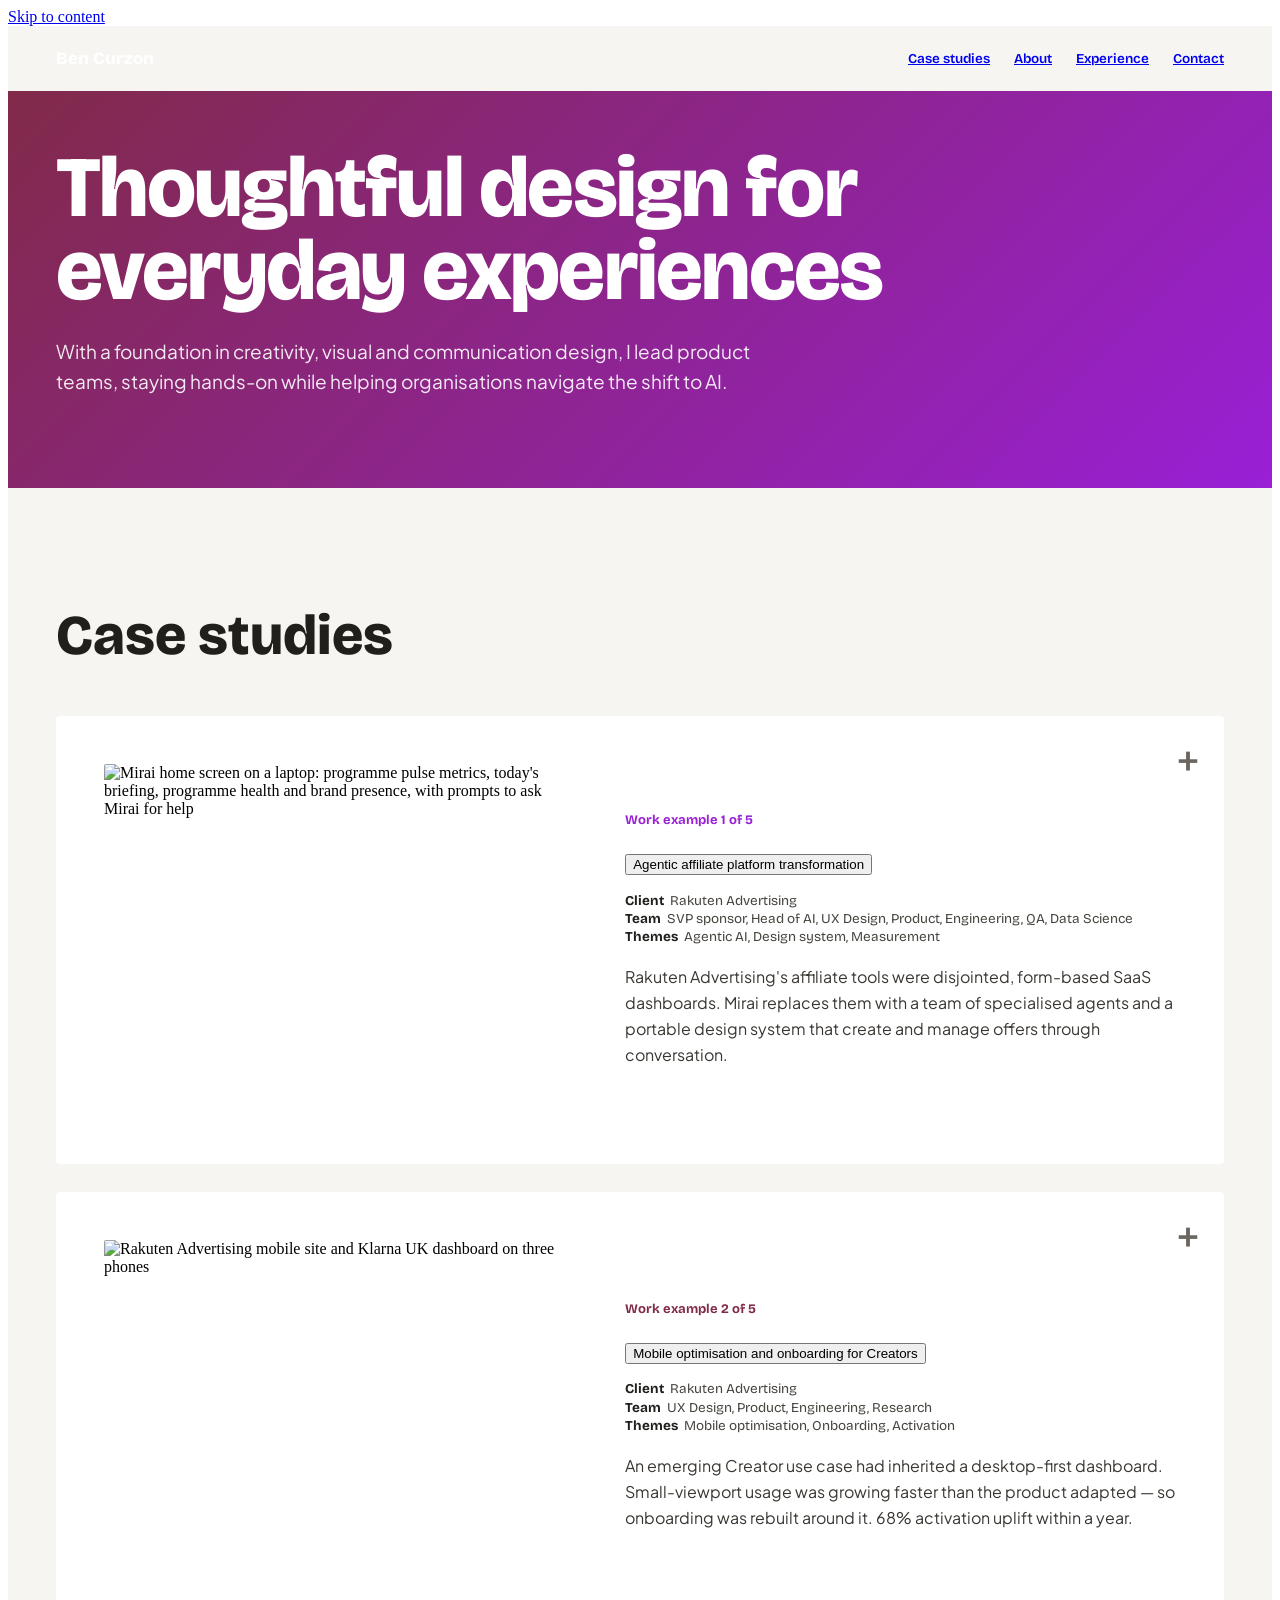
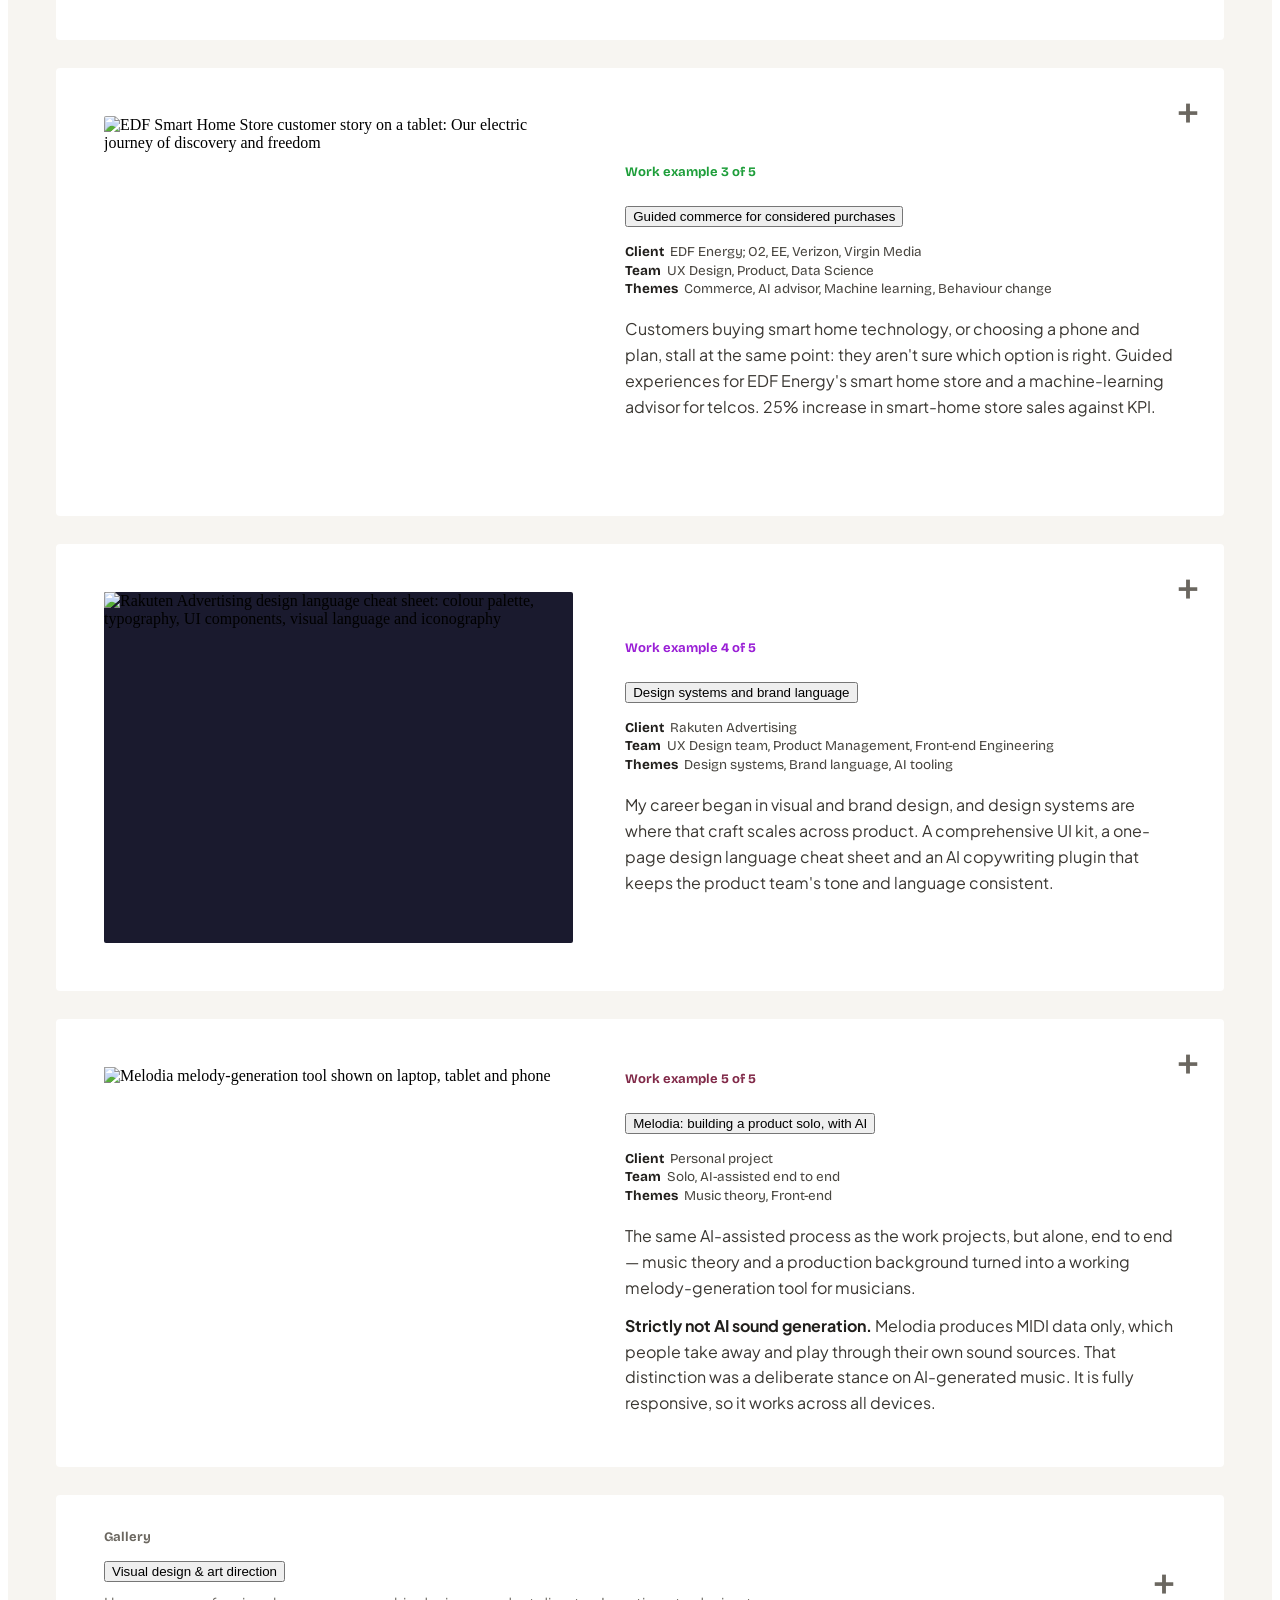
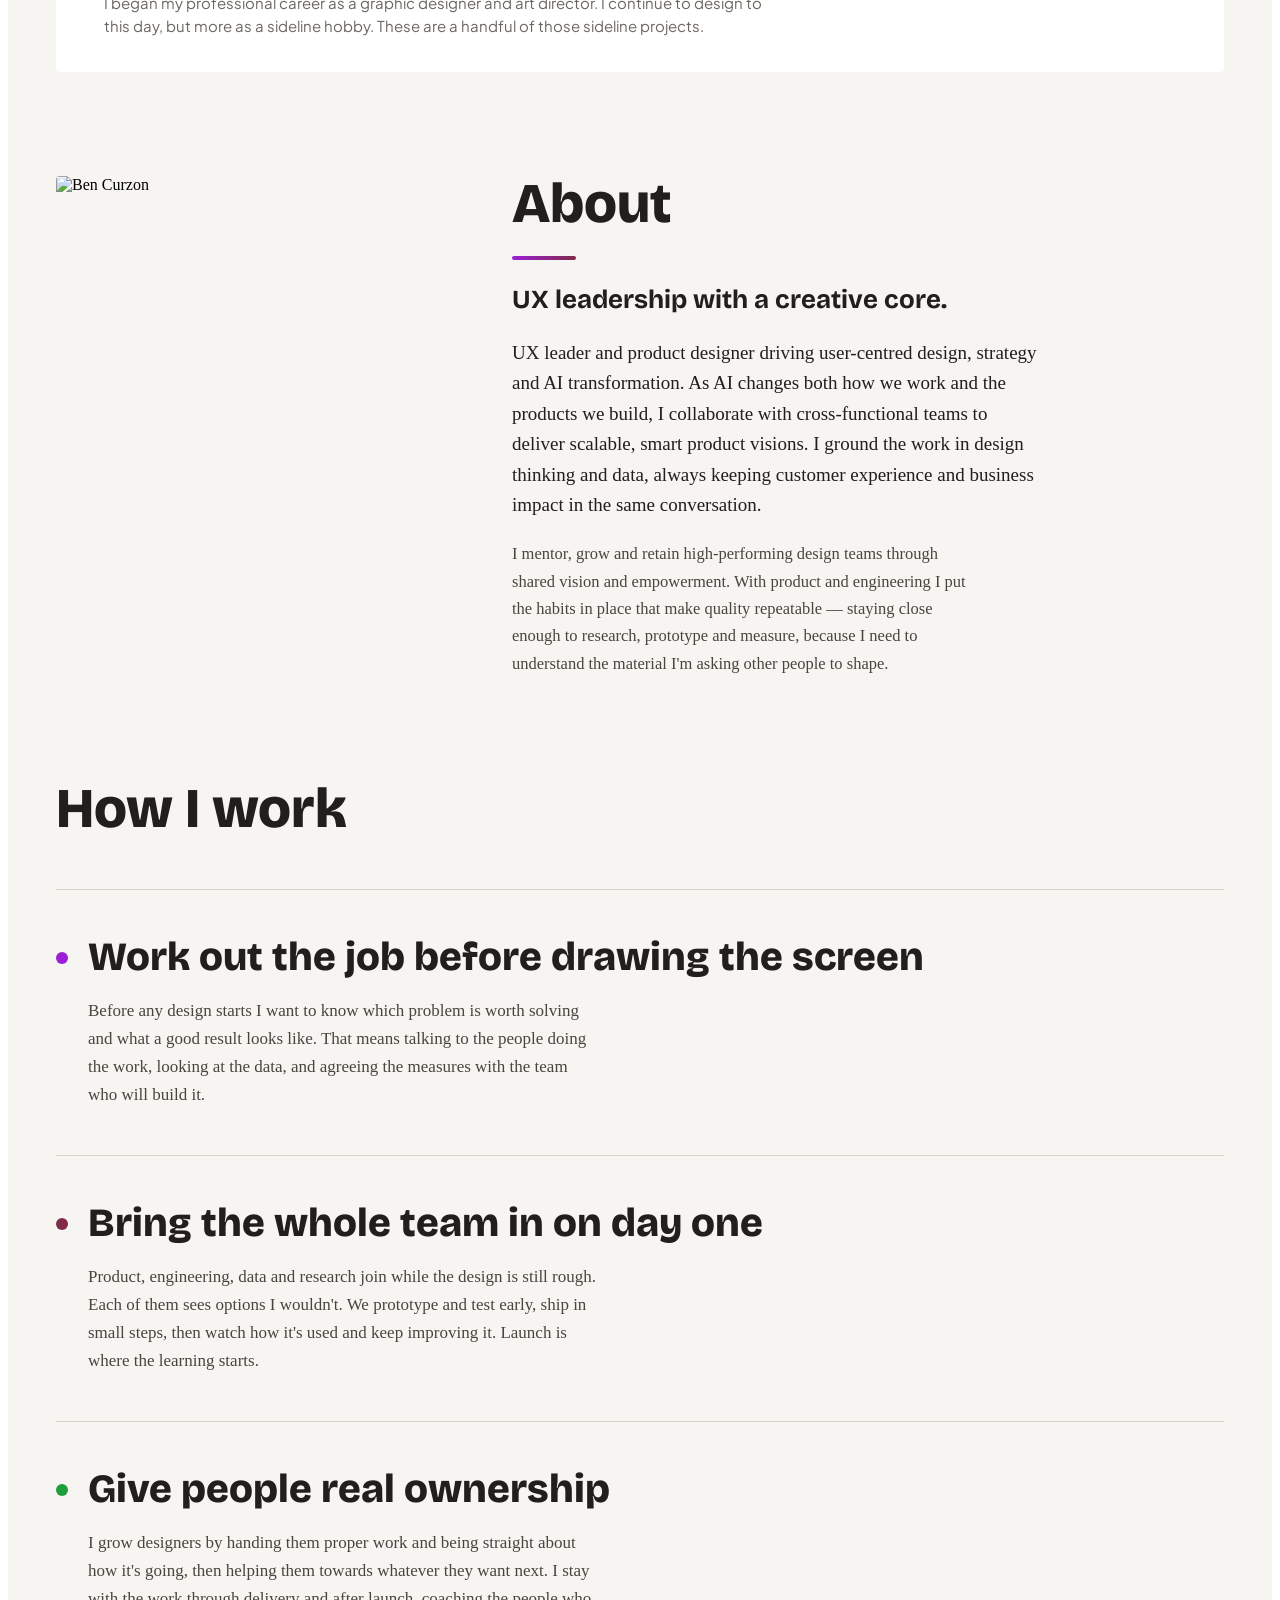
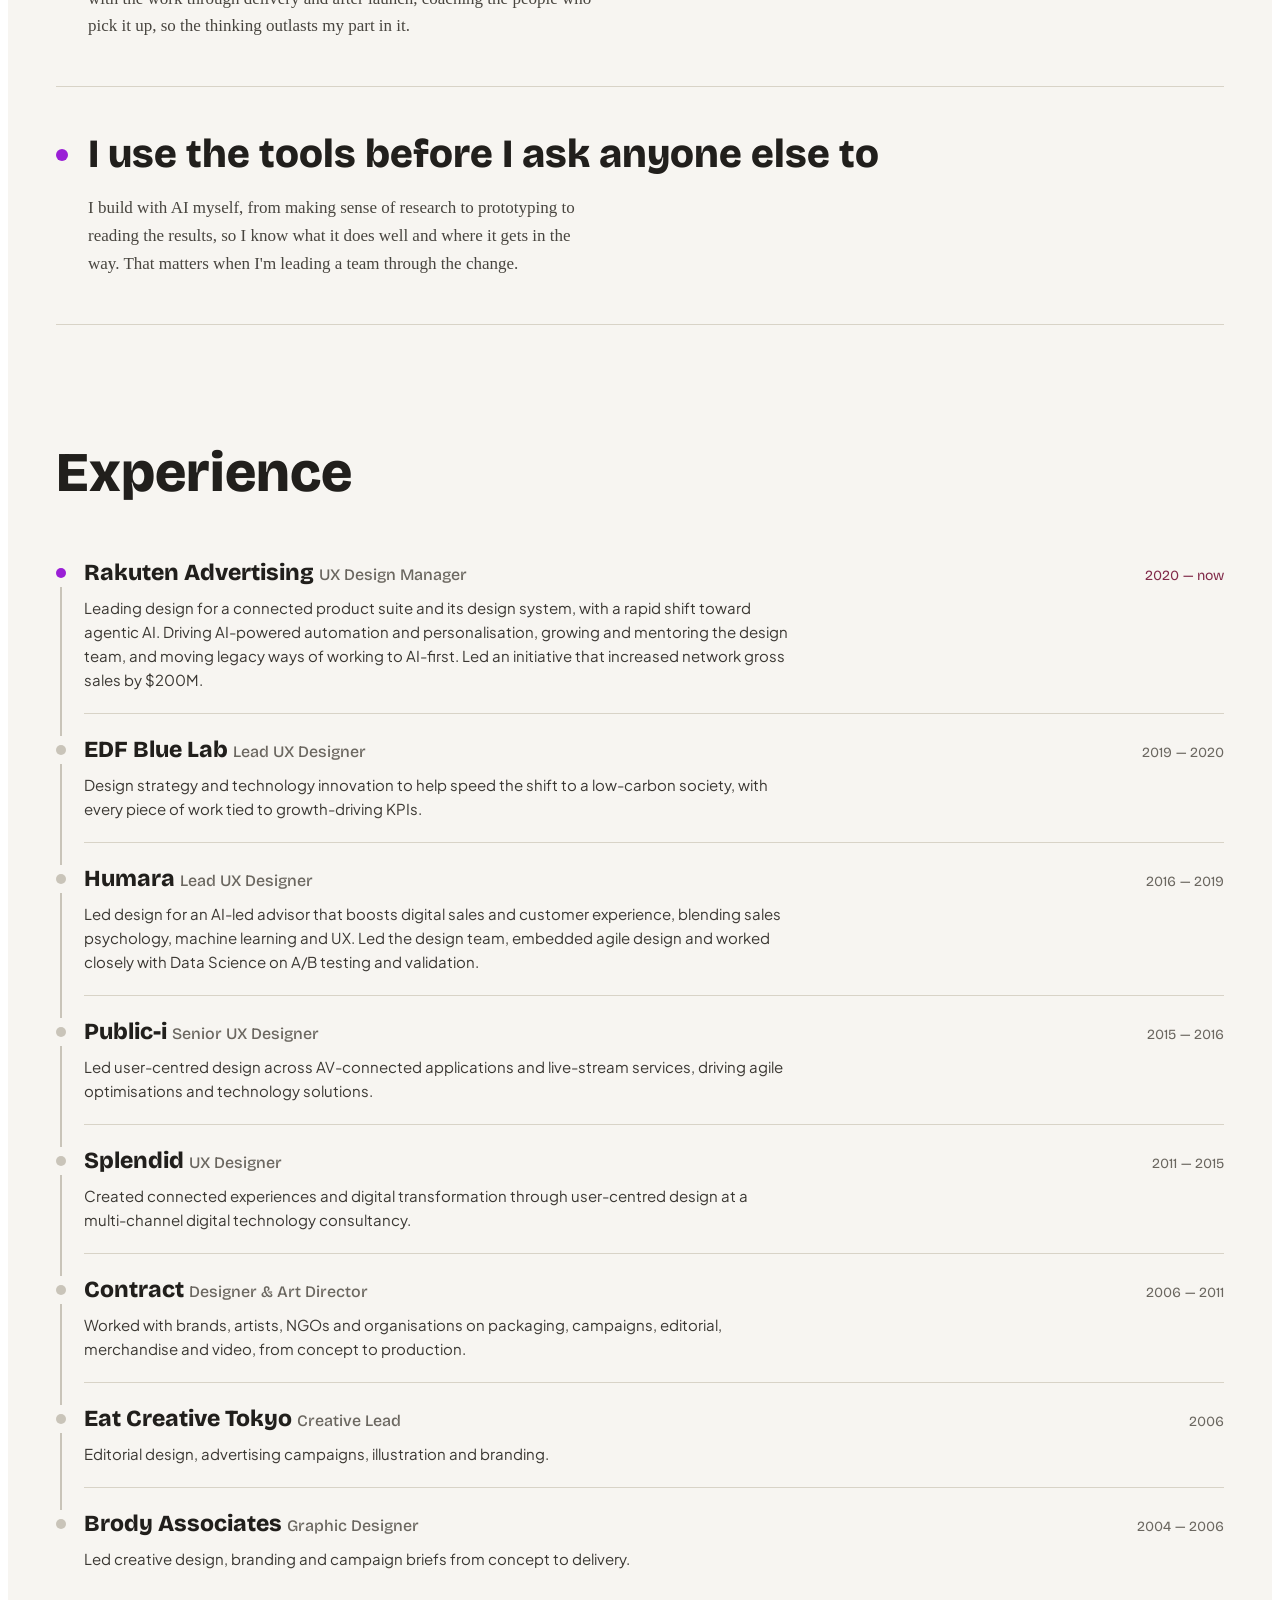
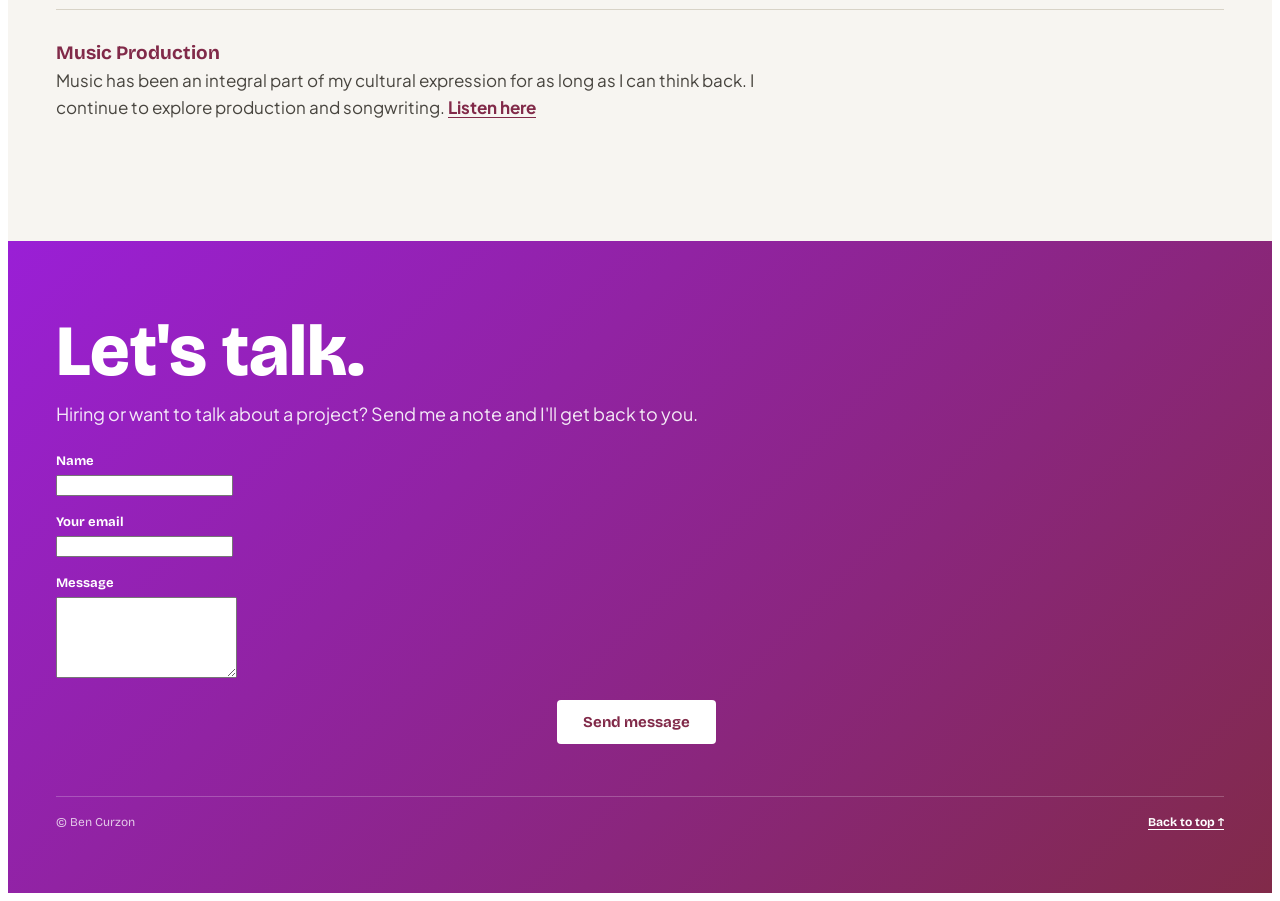
==== public/index.html @ 7ebad566 "Add Back to top link in footer Co-Authored-By: Claude Sonnet 5.5 <noreply@anthropic.com> Claude-Sess" ====
<!doctype html>
<html lang="en-GB">
<head>
<meta charset="utf-8">
<meta name="viewport" content="width=device-width, initial-scale=1">
<title>Ben Curzon | UX leadership and product design</title>
<meta name="description" content="Ben Curzon is a UX leader and product designer driving user-centred design, strategy and AI transformation. Case studies, experience and contact.">
<link rel="canonical" href="https://bencurzon.com/">
<meta name="theme-color" content="#812A49">
<meta property="og:type" content="website">
<meta property="og:title" content="Ben Curzon | UX leadership and product design">
<meta property="og:description" content="Ben Curzon is a UX leader and product designer driving user-centred design, strategy and AI transformation. Case studies, experience and contact.">
<meta property="og:url" content="https://bencurzon.com/">
<meta name="twitter:card" content="summary">
<link rel="icon" href="/favicon.svg" type="image/svg+xml">
<link rel="preconnect" href="https://fonts.googleapis.com">
<link rel="preconnect" href="https://fonts.gstatic.com" crossorigin>
<link rel="stylesheet" href="https://fonts.googleapis.com/css2?family=Bricolage+Grotesque:opsz,wght@12..96,500..800&amp;family=Plus+Jakarta+Sans:ital,wght@0,400..800;1,400..700&amp;display=swap">
<link rel="stylesheet" href="/css/site.css?v=20261026b">
<script src="/js/site.js?v=20261026b" defer></script>
</head>
<body id="top">
<a class="skip" href="#main">Skip to content</a>
<div style="background:#F7F5F1;">

  <!-- ============ HERO — saturated field ============ -->
  <div class="site-nav" id="site-nav">
    <div class="gx" style="display:flex; align-items:center; justify-content:space-between; gap:20px; padding:22px 48px; flex-wrap:wrap;">
      <a href="#top" class="brand" style="font-family:'Bricolage Grotesque',sans-serif; font-weight:800; font-size:17px; color:#FFFFFF; text-decoration:none;">Ben Curzon</a>
      <nav class="navlinks" aria-label="Primary" style="display:flex; gap:24px; font-family:'Bricolage Grotesque',sans-serif; font-weight:600; font-size:13.5px; color:rgba(255,255,255,0.82);">
        <a href="#case-studies">Case studies</a><a href="#about">About</a><a href="#experience">Experience</a><a href="#contact">Contact</a>
      </nav>
    </div>
  </div>
  <header class="hero" style="background:linear-gradient(135deg,#812A49 0%,#9A1FD6 100%); color:#F7F5F1;">
    <div class="gx hero-b" style="padding:56px 48px 72px;">
      <h1 class="h1r" style="font-family:'Bricolage Grotesque', sans-serif; font-weight:800; font-size:clamp(42px,7vw,86px); line-height:0.96; letter-spacing:-0.02em; margin:0; color:#FFFFFF; max-width:16ch;">Thoughtful design for everyday experiences</h1>
      <p style="font-family:'Plus Jakarta Sans', system-ui, sans-serif; font-size:19px; line-height:1.6; color:rgba(255,255,255,0.9); margin-top:24px; max-width:52ch;">With a foundation in creativity, visual and communication design, I lead product teams, staying hands-on while helping organisations navigate the shift to AI.</p>
    </div>
  </header>

  <main id="main">
  <!-- ============ WORK — image-led accordions ============ -->
  <div id="case-studies" class="gx sec" style="padding:120px 48px 0;">
    <div style="display:flex; align-items:baseline; justify-content:space-between; gap:20px; flex-wrap:wrap;">
      <h2 style="font-family:'Bricolage Grotesque',sans-serif; font-weight:800; font-size:clamp(32px,5vw,56px); margin:0; color:#211F1C; line-height:1;">Case studies</h2>
      
    </div>

    <div style="display:flex; flex-direction:column; gap:28px; margin-top:52px;">

      <!-- ===== 01 MIRAI (open) ===== -->
      <div style="background:#FFFFFF; border-radius:4px;">
        <div class="cs-head" style="padding:48px; display:grid; position:relative; grid-template-columns:minmax(0,0.92fr) minmax(0,1.08fr); gap:52px; align-items:center;">
          <div style="aspect-ratio:4/3; background:#FFFFFF; border-radius:2px; display:flex; align-items:center; justify-content:center; box-sizing:border-box; overflow:hidden;">
            <img src="/images/mirai-home-screen-on-a-laptop-programme-pulse-metrics-to.webp" width="2000" height="1429" loading="lazy" decoding="async" alt="Mirai home screen on a laptop: programme pulse metrics, today's briefing, programme health and brand presence, with prompts to ask Mirai for help" style="width:100%; height:100%; object-fit:contain; display:block;">
          </div>
          <div>
            <div class="cs-icon" aria-hidden="true" style="position:absolute; top:20px; right:24px; font-family:'Bricolage Grotesque',sans-serif; font-weight:400; font-size:48px; line-height:1; color:#6B6760;">+</div>
            <div style="font-family:'Bricolage Grotesque',sans-serif; font-weight:700; font-size:13px; color:#9A1FD6;">Work example 1 of 5</div>
            <h3 style="font-family:'Bricolage Grotesque',sans-serif; font-weight:800; font-size:clamp(24px,3vw,34px); line-height:1.05; margin:12px 0 0; color:#211F1C; max-width:22ch;"><button type="button" class="acc-btn" aria-expanded="false" aria-controls="cs-body-1">Agentic affiliate platform transformation</button></h3>
            <div style="margin-top:16px; font-family:'Bricolage Grotesque',sans-serif; font-size:13.5px; line-height:1.35; color:#48453F;">
              <div><span style="font-weight:700; color:#211F1C;">Client</span> &nbsp;Rakuten Advertising</div>
              <div><span style="font-weight:700; color:#211F1C;">Team</span> &nbsp;SVP sponsor, Head of AI, UX Design, Product, Engineering, QA, Data Science</div>
              <div><span style="font-weight:700; color:#211F1C;">Themes</span> &nbsp;Agentic AI, Design system, Measurement</div>
            </div>
            <p style="font-family:'Plus Jakarta Sans', system-ui, sans-serif; font-size:16px; line-height:1.62; color:#3A3732; margin:18px 0 0; max-width:52ch;">Rakuten Advertising's affiliate tools were disjointed, form-based SaaS dashboards. Mirai replaces them with a team of specialised agents and a portable design system that create and manage offers through conversation.</p>
          </div>
        </div>

        <div class="cs-panel" id="cs-body-1" hidden>
          <div class="cs-body" style="padding:0 48px 48px;">
            <div style="padding:32px 0; border-top:1px solid #E7E3DA;">
              <div class="cs-row" style="display:grid; grid-template-columns:minmax(0,0.92fr) minmax(0,1.08fr); gap:52px;">
                <div style="font-family:'Bricolage Grotesque',sans-serif; font-weight:700; font-size:13px; line-height:1.4; color:#9A1FD6;">Problem framing</div>
                <p style="font-family:'Plus Jakarta Sans', system-ui, sans-serif; font-size:16px; line-height:1.62; color:#3A3732; margin:0; max-width:56ch;">Disjointed SaaS dashboards built around static, form-based tasks and disparate data. The real work wasn't a chatbot — it was rethinking the tasks themselves.</p>
              </div>
            </div>
            <div style="padding:32px 0; border-top:1px solid #E7E3DA;">
              <div class="cs-row" style="display:grid; grid-template-columns:minmax(0,0.92fr) minmax(0,1.08fr); gap:52px;">
                <div style="font-family:'Bricolage Grotesque',sans-serif; font-weight:700; font-size:13px; line-height:1.4; color:#9A1FD6;">Role &amp; team</div>
                <p style="font-family:'Plus Jakarta Sans', system-ui, sans-serif; font-size:16px; line-height:1.62; color:#3A3732; margin:0; max-width:56ch;">UX Design Manager, leading vision and design direction with an SVP sponsor, Product, Engineering and QA — and Data Science on the MCP endpoints behind each agent.</p>
              </div>
            </div>
            <div style="padding:32px 0; border-top:1px solid #E7E3DA;">
              <div class="cs-row" style="display:grid; grid-template-columns:minmax(0,0.92fr) minmax(0,1.08fr); gap:52px;">
                <div style="font-family:'Bricolage Grotesque',sans-serif; font-weight:700; font-size:13px; line-height:1.4; color:#9A1FD6;">Approach</div>
                <p style="font-family:'Plus Jakarta Sans', system-ui, sans-serif; font-size:16px; line-height:1.62; color:#3A3732; margin:0; max-width:56ch;">Interviews and data defined the tasks worth automating. Agent endpoints were validated with Data Science before design. A portable, MCP-based design system was built alongside — now the test-bed for every AI application the business builds next.</p>
              </div>
            </div>
            <div style="padding:32px 0; border-top:1px solid #E7E3DA;">
              <div class="cs-row" style="display:grid; grid-template-columns:minmax(0,0.92fr) minmax(0,1.08fr); gap:52px;">
                <div style="font-family:'Bricolage Grotesque',sans-serif; font-weight:700; font-size:13px; line-height:1.4; color:#9A1FD6;">Mapping the conversation</div>
                <div>
                  <p style="font-family:'Plus Jakarta Sans', system-ui, sans-serif; font-size:16px; line-height:1.62; color:#3A3732; margin:0; max-width:56ch;">Before any screens, I mapped how a conversation with an agent should unfold: what it asks, the choices a person makes, and where an edit loops back. Early flows like these kept design, product and engineering aligned on the whole exchange.</p>
                  <div class="cs-pair" style="display:grid; grid-template-columns:1fr 1fr; gap:12px; margin-top:24px;">
                    <img data-zoom="41" role="button" tabindex="0" aria-haspopup="dialog" src="/images/early-conversation-flow-map-for-creating-an-offer-the-ag.webp" width="3200" height="1360" loading="lazy" decoding="async" alt="Early conversation flow map for creating an offer: the agent's questions, the person's responses, branching choices and an edit loop, ending in launch" style="cursor:zoom-in; width:100%; height:auto; display:block; border-radius:2px; border:1px solid #E7E3DA;">
                    <img data-zoom="42" role="button" tabindex="0" aria-haspopup="dialog" src="/images/early-flow-map-for-assigning-an-offer-with-two-scenarios.webp" width="3200" height="1385" loading="lazy" decoding="async" alt="Early flow map for assigning an offer, with two scenarios, the agent's follow-up questions, offer preview cards and edit paths" style="cursor:zoom-in; width:100%; height:auto; display:block; border-radius:2px; border:1px solid #E7E3DA;">
                  </div>
                  <div style="font-family:'Plus Jakarta Sans', system-ui, sans-serif; font-size:12.5px; line-height:1.5; color:#6B6760; margin-top:8px;">Early conversation flow maps. Click to enlarge.</div>
                </div>
              </div>
            </div>
            <div style="padding:32px 0; border-top:1px solid #E7E3DA;">
              <div class="cs-row" style="display:grid; grid-template-columns:minmax(0,0.92fr) minmax(0,1.08fr); gap:52px;">
                <div style="font-family:'Bricolage Grotesque',sans-serif; font-weight:700; font-size:13px; line-height:1.4; color:#9A1FD6;">Beyond the text reply</div>
                <div>
                  <p style="font-family:'Plus Jakarta Sans', system-ui, sans-serif; font-size:16px; line-height:1.62; color:#3A3732; margin:0; max-width:56ch;">A key design question was what an agent's answer looks like when words aren't enough. Alongside text, agents can return small interactive cards inside the conversation — a performance chart, or an offer preview with action buttons — so people can act on an answer, not just read it.</p>
                  <svg class="flow-h" viewBox="0 0 600 96" role="img" aria-label="Flow: you ask in plain language, a specialist agent picks up the task, it returns an interactive card, and you act on it in the chat" style="display:block; width:100%; height:auto; margin-top:28px;">
                    <defs>
                      <marker id="mArrow" viewBox="0 0 10 10" refX="9" refY="5" markerWidth="7" markerHeight="7" orient="auto-start-reverse"><path d="M 0 0 L 10 5 L 0 10 z" fill="#6B6760"/></marker>
                    </defs>
                    <rect x="2" y="16" width="120" height="56" rx="8" fill="#FFFFFF" stroke="#812A49" stroke-width="2"/>
                    <text x="62" y="42" text-anchor="middle" font-family="Bricolage Grotesque, sans-serif" font-weight="700" font-size="14" fill="#812A49">You ask</text>
                    <text x="62" y="60" text-anchor="middle" font-family="Plus Jakarta Sans, sans-serif" font-size="11.5" fill="#5E5A53">in plain language</text>
                    <line x1="124" y1="44" x2="156" y2="44" stroke="#6B6760" stroke-width="2" marker-end="url(#mArrow)"/>
                    <rect x="158" y="16" width="136" height="56" rx="8" fill="#FFFFFF" stroke="#9A1FD6" stroke-width="2"/>
                    <text x="226" y="42" text-anchor="middle" font-family="Bricolage Grotesque, sans-serif" font-weight="700" font-size="14" fill="#9A1FD6">Specialist agent</text>
                    <text x="226" y="60" text-anchor="middle" font-family="Plus Jakarta Sans, sans-serif" font-size="11.5" fill="#5E5A53">picks up the task</text>
                    <line x1="296" y1="44" x2="328" y2="44" stroke="#6B6760" stroke-width="2" marker-end="url(#mArrow)"/>
                    <rect x="330" y="16" width="136" height="56" rx="8" fill="#FFFFFF" stroke="#9A1FD6" stroke-width="2"/>
                    <text x="398" y="42" text-anchor="middle" font-family="Bricolage Grotesque, sans-serif" font-weight="700" font-size="14" fill="#9A1FD6">Interactive card</text>
                    <text x="398" y="60" text-anchor="middle" font-family="Plus Jakarta Sans, sans-serif" font-size="11.5" fill="#5E5A53">chart, preview, buttons</text>
                    <line x1="468" y1="44" x2="500" y2="44" stroke="#6B6760" stroke-width="2" marker-end="url(#mArrow)"/>
                    <rect x="502" y="16" width="96" height="56" rx="28" fill="#FFFFFF" stroke="#1E9E3A" stroke-width="2"/>
                    <text x="550" y="42" text-anchor="middle" font-family="Bricolage Grotesque, sans-serif" font-weight="700" font-size="14" fill="#177A2D">You act</text>
                    <text x="550" y="60" text-anchor="middle" font-family="Plus Jakarta Sans, sans-serif" font-size="11.5" fill="#5E5A53">in the chat</text>
                  </svg>
                  <svg class="flow-v" viewBox="0 0 280 322" role="img" aria-label="Flow: you ask in plain language, a specialist agent picks up the task, it returns an interactive card, and you act on it in the chat" style="width:100%; max-width:320px; height:auto; margin-top:28px;">
                    <defs>
                      <marker id="mArrow2" viewBox="0 0 10 10" refX="9" refY="5" markerWidth="7" markerHeight="7" orient="auto-start-reverse"><path d="M 0 0 L 10 5 L 0 10 z" fill="#6B6760"/></marker>
                    </defs>
                    <rect x="20" y="2" width="240" height="56" rx="8" fill="#FFFFFF" stroke="#812A49" stroke-width="2"/>
                    <text x="140" y="28" text-anchor="middle" font-family="Bricolage Grotesque, sans-serif" font-weight="700" font-size="14" fill="#812A49">You ask</text>
                    <text x="140" y="46" text-anchor="middle" font-family="Plus Jakarta Sans, sans-serif" font-size="12" fill="#5E5A53">in plain language</text>
                    <line x1="140" y1="60" x2="140" y2="86" stroke="#6B6760" stroke-width="2" marker-end="url(#mArrow2)"/>
                    <rect x="20" y="88" width="240" height="56" rx="8" fill="#FFFFFF" stroke="#9A1FD6" stroke-width="2"/>
                    <text x="140" y="114" text-anchor="middle" font-family="Bricolage Grotesque, sans-serif" font-weight="700" font-size="14" fill="#9A1FD6">Specialist agent</text>
                    <text x="140" y="132" text-anchor="middle" font-family="Plus Jakarta Sans, sans-serif" font-size="12" fill="#5E5A53">picks up the task</text>
                    <line x1="140" y1="146" x2="140" y2="172" stroke="#6B6760" stroke-width="2" marker-end="url(#mArrow2)"/>
                    <rect x="20" y="174" width="240" height="56" rx="8" fill="#FFFFFF" stroke="#9A1FD6" stroke-width="2"/>
                    <text x="140" y="200" text-anchor="middle" font-family="Bricolage Grotesque, sans-serif" font-weight="700" font-size="14" fill="#9A1FD6">Interactive card</text>
                    <text x="140" y="218" text-anchor="middle" font-family="Plus Jakarta Sans, sans-serif" font-size="12" fill="#5E5A53">chart, preview, buttons</text>
                    <line x1="140" y1="232" x2="140" y2="258" stroke="#6B6760" stroke-width="2" marker-end="url(#mArrow2)"/>
                    <rect x="20" y="260" width="240" height="56" rx="28" fill="#FFFFFF" stroke="#1E9E3A" stroke-width="2"/>
                    <text x="140" y="286" text-anchor="middle" font-family="Bricolage Grotesque, sans-serif" font-weight="700" font-size="14" fill="#177A2D">You act</text>
                    <text x="140" y="304" text-anchor="middle" font-family="Plus Jakarta Sans, sans-serif" font-size="12" fill="#5E5A53">in the chat</text>
                  </svg>
                  <div style="display:grid; grid-template-columns:repeat(auto-fit,minmax(170px,1fr)); gap:20px; margin-top:28px;">
                    <div style="border-top:2px solid #9A1FD6; padding-top:12px;">
                      <div style="font-family:'Bricolage Grotesque',sans-serif; font-weight:700; font-size:15px; line-height:1.25; color:#211F1C;">Text isn't always the answer</div>
                      <p style="font-family:'Plus Jakarta Sans', system-ui, sans-serif; font-size:14px; line-height:1.55; color:#48453F; margin:6px 0 0;">Some answers are clearer as a chart or a preview than as a paragraph.</p>
                    </div>
                    <div style="border-top:2px solid #9A1FD6; padding-top:12px;">
                      <div style="font-family:'Bricolage Grotesque',sans-serif; font-weight:700; font-size:15px; line-height:1.25; color:#211F1C;">Designed once, used anywhere</div>
                      <p style="font-family:'Plus Jakarta Sans', system-ui, sans-serif; font-size:14px; line-height:1.55; color:#48453F; margin:6px 0 0;">Built on an open standard, so a card works wherever the conversation happens.</p>
                    </div>
                    <div style="border-top:2px solid #9A1FD6; padding-top:12px;">
                      <div style="font-family:'Bricolage Grotesque',sans-serif; font-weight:700; font-size:15px; line-height:1.25; color:#211F1C;">Chat and dashboards are different jobs</div>
                      <p style="font-family:'Plus Jakarta Sans', system-ui, sans-serif; font-size:14px; line-height:1.55; color:#48453F; margin:6px 0 0;">Conversation serves the moment; always-on views are a separate surface.</p>
                    </div>
                  </div>
                </div>
              </div>
            </div>
            <div style="padding:32px 0; border-top:1px solid #E7E3DA;">
              <div class="cs-row" style="display:grid; grid-template-columns:minmax(0,0.92fr) minmax(0,1.08fr); gap:52px;">
                <div style="font-family:'Bricolage Grotesque',sans-serif; font-weight:700; font-size:13px; line-height:1.4; color:#9A1FD6;">Result</div>
                <div>
                  <div class="stats" style="display:flex; gap:32px; flex-wrap:wrap; max-width:56ch;">
                    <div><div style="font-family:'Bricolage Grotesque',sans-serif; font-weight:800; font-size:clamp(28px,3.4vw,40px); color:#9A1FD6; line-height:1;">$200M</div><div style="font-family:'Bricolage Grotesque',sans-serif; font-size:13.5px; color:#48453F; margin-top:6px;">gross-sales initiative led</div></div>
                    <div class="vdiv" style="width:1px; background:#E7E3DA;"></div>
                    <div><div style="font-family:'Bricolage Grotesque',sans-serif; font-weight:800; font-size:clamp(28px,3.4vw,40px); color:#9A1FD6; line-height:1;">93%</div><div style="font-family:'Bricolage Grotesque',sans-serif; font-size:13.5px; color:#48453F; margin-top:6px;">task time improvement</div></div>
                    <div class="vdiv" style="width:1px; background:#E7E3DA;"></div>
                    <div><div style="font-family:'Bricolage Grotesque',sans-serif; font-weight:800; font-size:clamp(28px,3.4vw,40px); color:#9A1FD6; line-height:1;">68%</div><div style="font-family:'Bricolage Grotesque',sans-serif; font-size:13.5px; color:#48453F; margin-top:6px;">activation uplift</div></div>
                  </div>
                  <p style="font-family:'Plus Jakarta Sans', system-ui, sans-serif; font-size:16px; line-height:1.62; color:#3A3732; margin:24px 0 0; max-width:56ch;">93% faster offer creation. The design system is now the shared foundation for AI across the business, and the wider initiative contributed to a $200M increase in network gross sales.</p>
                </div>
              </div>
            </div>
            <div style="padding:32px 0 0; border-top:1px solid #E7E3DA;">
              <div class="cs-pair" style="display:grid; grid-template-columns:1fr 1fr; gap:16px;">
                <div style="aspect-ratio:16/10; background:#F4F5F8; border:1px solid #E7E3DA; border-radius:2px; overflow:hidden;">
                  <img data-zoom="45" role="button" tabindex="0" aria-haspopup="dialog" src="/images/mirai-clickthrough.gif" width="1000" height="625" loading="lazy" decoding="async" alt="Looping screen recording of Mirai: reviewing pending partner applications with approve and decline actions, then asking for creator recommendations and inviting them from interactive cards in the chat" style="cursor:zoom-in; width:100%; height:100%; object-fit:contain; display:block;">
                </div>
                <div style="aspect-ratio:16/10; background:#FFFFFF; border:1px solid #E7E3DA; border-radius:2px; overflow:hidden;">
                  <img data-zoom="46" role="button" tabindex="0" aria-haspopup="dialog" src="/images/mirai-on-a-laptop-five-pending-partner-applications-show.webp" width="2000" height="1429" loading="lazy" decoding="async" alt="Mirai on a laptop: five pending partner applications shown as cards, each with an assessment, commission control and approve or decline buttons" style="cursor:zoom-in; width:100%; height:100%; object-fit:contain; display:block;">
                </div>
              </div>
            </div>
          </div>
        </div>
      </div>

      <!-- ===== 02 CREATORS (collapsed) ===== -->
      <div style="background:#FFFFFF; border-radius:4px;">
        <div class="cs-head" style="padding:48px; display:grid; position:relative; grid-template-columns:minmax(0,0.92fr) minmax(0,1.08fr); gap:52px; align-items:center;">
          <div style="aspect-ratio:4/3; background:#FFFFFF; border-radius:2px; display:flex; align-items:center; justify-content:center; box-sizing:border-box; overflow:hidden;">
            <img src="/images/rakuten-advertising-mobile-site-and-klarna-uk-dashboard.webp" width="2000" height="1418" loading="lazy" decoding="async" alt="Rakuten Advertising mobile site and Klarna UK dashboard on three phones" style="width:100%; height:100%; object-fit:contain; display:block;">
          </div>
          <div>
            <div class="cs-icon" aria-hidden="true" style="position:absolute; top:20px; right:24px; font-family:'Bricolage Grotesque',sans-serif; font-weight:400; font-size:48px; line-height:1; color:#6B6760;">+</div>
            <div style="font-family:'Bricolage Grotesque',sans-serif; font-weight:700; font-size:13px; color:#812A49;">Work example 2 of 5</div>
            <h3 style="font-family:'Bricolage Grotesque',sans-serif; font-weight:800; font-size:clamp(24px,3vw,34px); line-height:1.05; margin:12px 0 0; color:#211F1C; max-width:24ch;"><button type="button" class="acc-btn" aria-expanded="false" aria-controls="cs-body-2">Mobile optimisation and onboarding for Creators</button></h3>
            <div style="margin-top:16px; font-family:'Bricolage Grotesque',sans-serif; font-size:13.5px; line-height:1.35; color:#48453F;">
              <div><span style="font-weight:700; color:#211F1C;">Client</span> &nbsp;Rakuten Advertising</div>
              <div><span style="font-weight:700; color:#211F1C;">Team</span> &nbsp;UX Design, Product, Engineering, Research</div>
              <div><span style="font-weight:700; color:#211F1C;">Themes</span> &nbsp;Mobile optimisation, Onboarding, Activation</div>
            </div>
            <p style="font-family:'Plus Jakarta Sans', system-ui, sans-serif; font-size:16px; line-height:1.62; color:#3A3732; margin:18px 0 0; max-width:52ch;">An emerging Creator use case had inherited a desktop-first dashboard. Small-viewport usage was growing faster than the product adapted — so onboarding was rebuilt around it. 68% activation uplift within a year.</p>
          </div>
        </div>
        <div class="cs-panel" id="cs-body-2" hidden>
          <div class="cs-body" style="padding:0 48px 48px;">
            <div style="padding:32px 0; border-top:1px solid #E7E3DA;">
              <div class="cs-row" style="display:grid; grid-template-columns:minmax(0,0.92fr) minmax(0,1.08fr); gap:52px;">
                <div style="font-family:'Bricolage Grotesque',sans-serif; font-weight:700; font-size:13px; line-height:1.4; color:#812A49;">Approach</div>
                <p style="font-family:'Plus Jakarta Sans', system-ui, sans-serif; font-size:16px; line-height:1.62; color:#3A3732; margin:0; max-width:56ch;">Generative research with the Creator segment, data analysis and journey mapping; technical validation alongside design so the journey was buildable; hands-on flows, prototyping and usability testing as requirements evolved.</p>
              </div>
            </div>
            <div style="padding:32px 0; border-top:1px solid #E7E3DA;">
              <div class="cs-row" style="display:grid; grid-template-columns:minmax(0,0.92fr) minmax(0,1.08fr); gap:52px;">
                <div style="font-family:'Bricolage Grotesque',sans-serif; font-weight:700; font-size:13px; line-height:1.4; color:#812A49;">Result</div>
                <p style="font-family:'Plus Jakarta Sans', system-ui, sans-serif; font-size:16px; line-height:1.62; color:#3A3732; margin:0; max-width:56ch;">68% activation uplift within a year of launch. As features kept evolving I stayed on as knowledge guardian, coaching other designers so the approach held up past launch.</p>
              </div>
            </div>
            <div style="padding:32px 0; border-top:1px solid #E7E3DA;">
              <div class="cs-row" style="display:grid; grid-template-columns:minmax(0,0.92fr) minmax(0,1.08fr); gap:52px;">
                <div style="font-family:'Bricolage Grotesque',sans-serif; font-weight:700; font-size:13px; line-height:1.4; color:#812A49;">The dashboard, rebuilt for small screens</div>
                <p style="font-family:'Plus Jakarta Sans', system-ui, sans-serif; font-size:16px; line-height:1.62; color:#3A3732; margin:0; max-width:56ch;">A growing Influencer and Creator user base was reaching the platform on their phones, but the dashboard had been designed desktop-first. I reworked it for compact viewports so the numbers a Creator checks most, such as sales, commission and campaign performance, lead each screen. Cards, charts and lists were redesigned to fit a narrow screen rather than simply shrunk to it.</p>
              </div>
              <div style="margin-top:28px;">
                <img data-zoom="28" role="button" tabindex="0" aria-haspopup="dialog" src="/images/the-platform-dashboard-redesigned-for-a-compact-mobile-v.webp" width="2200" height="870" loading="lazy" decoding="async" alt="The platform dashboard redesigned for a compact mobile viewport: performance metrics, charts, advertiser lists and campaign programmes" style="cursor:zoom-in; width:100%; height:auto; display:block; border-radius:2px; border:1px solid #E7E3DA;">
              </div>
            </div>
            <div style="padding:32px 0; border-top:1px solid #E7E3DA;">
              <div class="cs-row" style="display:grid; grid-template-columns:minmax(0,0.92fr) minmax(0,1.08fr); gap:52px;">
                <div style="font-family:'Bricolage Grotesque',sans-serif; font-weight:700; font-size:13px; line-height:1.4; color:#812A49;">Onboarding, rebuilt to match</div>
                <div style="max-width:56ch;">
                  <p style="font-family:'Plus Jakarta Sans', system-ui, sans-serif; font-size:16px; line-height:1.62; color:#3A3732; margin:0; max-width:none;">New Creators now start on the same mobile-first footing, with a short step-by-step flow for business set-up, business model and social channels.</p>
                  <img data-zoom="27" role="button" tabindex="0" aria-haspopup="dialog" src="/images/redesigned-onboarding-flow-business-set-up-business-mode.webp" width="2000" height="1324" loading="lazy" decoding="async" alt="Redesigned onboarding flow: business set-up, business model and social channels screens on mobile" style="cursor:zoom-in; width:100%; height:auto; display:block; margin-top:24px; border-radius:2px; border:1px solid #E7E3DA;">
                  <div style="font-family:'Bricolage Grotesque',sans-serif; font-weight:700; font-size:13px; line-height:1.4; color:#812A49; margin-top:32px;">Planning the journey</div>
                  <p style="font-family:'Plus Jakarta Sans', system-ui, sans-serif; font-size:16px; line-height:1.62; color:#3A3732; margin:8px 0 0; max-width:none;">Before any screens were polished, I mapped how onboarding would connect with an Influencer Marketing Platform: from an advertiser inviting an influencer, through registration and verification, to the first offer and a shared link. Flows like this kept design, product and engineering aligned on the whole journey.</p>
                  <img data-zoom="40" role="button" tabindex="0" aria-haspopup="dialog" src="/images/work-in-progress-user-flow-an-advertiser-invites-an-infl.webp" width="2200" height="960" loading="lazy" decoding="async" alt="Work-in-progress user flow: an advertiser invites an influencer, who registers, verifies, accepts an offer, completes onboarding and posts a link" style="cursor:zoom-in; width:100%; height:auto; display:block; margin-top:24px; border-radius:2px; border:1px solid #E7E3DA;">
                  <div style="font-family:'Plus Jakarta Sans', system-ui, sans-serif; font-size:12.5px; line-height:1.5; color:#6B6760; margin-top:8px;">Influencer invite flow, work in progress. Click to enlarge.</div>
                </div>
              </div>
            </div>
          </div>
        </div>
      </div>

      <!-- ===== 03 GUIDED (collapsed) ===== -->
      <div style="background:#FFFFFF; border-radius:4px;">
        <div class="cs-head" style="padding:48px; display:grid; position:relative; grid-template-columns:minmax(0,0.92fr) minmax(0,1.08fr); gap:52px; align-items:center;">
          <div style="aspect-ratio:4/3; background:#FFFFFF; border-radius:2px; display:flex; align-items:center; justify-content:center; box-sizing:border-box; overflow:hidden;">
            <img src="/images/edf-smart-home-store-customer-story-on-a-tablet-our-elec.webp" width="2200" height="1854" loading="lazy" decoding="async" alt="EDF Smart Home Store customer story on a tablet: Our electric journey of discovery and freedom" style="width:100%; height:100%; object-fit:contain; display:block;">
          </div>
          <div>
            <div class="cs-icon" aria-hidden="true" style="position:absolute; top:20px; right:24px; font-family:'Bricolage Grotesque',sans-serif; font-weight:400; font-size:48px; line-height:1; color:#6B6760;">+</div>
            <div style="font-family:'Bricolage Grotesque',sans-serif; font-weight:700; font-size:13px; color:#1E9E3A;">Work example 3 of 5</div>
            <h3 style="font-family:'Bricolage Grotesque',sans-serif; font-weight:800; font-size:clamp(24px,3vw,34px); line-height:1.05; margin:12px 0 0; color:#211F1C; max-width:24ch;"><button type="button" class="acc-btn" aria-expanded="false" aria-controls="cs-body-3">Guided commerce for considered purchases</button></h3>
            <div style="margin-top:16px; font-family:'Bricolage Grotesque',sans-serif; font-size:13.5px; line-height:1.35; color:#48453F;">
              <div><span style="font-weight:700; color:#211F1C;">Client</span> &nbsp;EDF Energy; O2, EE, Verizon, Virgin Media</div>
              <div><span style="font-weight:700; color:#211F1C;">Team</span> &nbsp;UX Design, Product, Data Science</div>
              <div><span style="font-weight:700; color:#211F1C;">Themes</span> &nbsp;Commerce, AI advisor, Machine learning, Behaviour change</div>
            </div>
            <p style="font-family:'Plus Jakarta Sans', system-ui, sans-serif; font-size:16px; line-height:1.62; color:#3A3732; margin:18px 0 0; max-width:52ch;">Customers buying smart home technology, or choosing a phone and plan, stall at the same point: they aren't sure which option is right. Guided experiences for EDF Energy's smart home store and a machine-learning advisor for telcos. 25% increase in smart-home store sales against KPI.</p>
          </div>
        </div>
        <div class="cs-panel" id="cs-body-3" hidden>
          <div class="cs-body" style="padding:0 48px 48px;">
            <div style="padding:32px 0; border-top:1px solid #E7E3DA;">
              <div class="cs-row" style="display:grid; grid-template-columns:minmax(0,0.92fr) minmax(0,1.08fr); gap:52px;">
                <div style="font-family:'Bricolage Grotesque',sans-serif; font-weight:700; font-size:13px; line-height:1.4; color:#1E9E3A;">The challenge</div>
                <p style="font-family:'Plus Jakarta Sans', system-ui, sans-serif; font-size:16px; line-height:1.62; color:#3A3732; margin:0; max-width:56ch;">Considered purchases stall at the same point: the customer isn't sure which option is right for them, and a product grid or a page of generic advice doesn't resolve that. Two commerce platforms in two markets, one approach: guide people to a confident choice.</p>
              </div>
            </div>
            <div style="padding:32px 0; border-top:1px solid #E7E3DA;">
              <div class="cs-row" style="display:grid; grid-template-columns:minmax(0,0.92fr) minmax(0,1.08fr); gap:52px;">
                <div style="font-family:'Bricolage Grotesque',sans-serif; font-weight:700; font-size:13px; line-height:1.4; color:#1E9E3A;">EDF Energy: smart home store</div>
                <p style="font-family:'Plus Jakarta Sans', system-ui, sans-serif; font-size:16px; line-height:1.62; color:#3A3732; margin:0; max-width:56ch;">The goal was to increase sales of smart home technology, helping energy customers use energy more economically and take steps towards a low-carbon future. The barrier to heat pumps and smart thermostats wasn't awareness; generic advice doesn't change habits. I mapped real user needs and barriers with the PM throughout, designed modular tips and product recommendations tailored by usage and context, and prototyped and tested behaviour nudges and savings insights directly with users. The result was a 25% increase in smart-home store sales against KPI.</p>
              </div>
              <div style="margin-top:28px;">
                <div class="cs-row" style="display:grid; grid-template-columns:minmax(0,0.92fr) minmax(0,1.08fr); gap:52px;">
                <div></div>
                <div>
                <div style="display:grid; grid-template-columns:1fr 1fr; gap:12px; max-width:56ch; font-family:'Plus Jakarta Sans', system-ui, sans-serif; font-size:16px;">
                  <img data-zoom="43" role="button" tabindex="0" aria-haspopup="dialog" src="/images/value-proposition-canvas-workshop-edf-smart-home-store-v.webp" width="1250" height="703" loading="lazy" decoding="async" alt="Value proposition canvas workshop: EDF Smart Home Store value proposition mapped against the Energy Savers customer segment" style="cursor:zoom-in; grid-column:1 / -1; width:100%; height:auto; aspect-ratio:16/9; object-fit:contain; background:#F4F2EC; display:block; border-radius:2px; border:1px solid #E7E3DA;">
                  <img data-zoom="31" role="button" tabindex="0" aria-haspopup="dialog" src="/images/edf-smart-home-store-research-analytics-review-hypothesi.webp" width="1800" height="1350" loading="lazy" decoding="async" alt="EDF smart home store research: analytics review, hypothesis and blockers to energy efficiency" style="cursor:zoom-in; width:100%; height:auto; aspect-ratio:4/3; object-fit:contain; background:#F4F2EC; display:block; border-radius:2px; border:1px solid #E7E3DA;">
                  <img data-zoom="32" role="button" tabindex="0" aria-haspopup="dialog" src="/images/workshop-whiteboards-store-audit-concept-ideas-and-compe.webp" width="1800" height="1350" loading="lazy" decoding="async" alt="Workshop whiteboards: store audit, concept ideas and competitor analysis" style="cursor:zoom-in; width:100%; height:auto; aspect-ratio:4/3; object-fit:contain; background:#F4F2EC; display:block; border-radius:2px; border:1px solid #E7E3DA;">
                  <img data-zoom="33" role="button" tabindex="0" aria-haspopup="dialog" src="/images/concept-ideas-and-header-copy-with-early-store-wireframe.webp" width="1800" height="1350" loading="lazy" decoding="async" alt="Concept ideas and header copy, with early store wireframes" style="cursor:zoom-in; width:100%; height:auto; aspect-ratio:4/3; object-fit:contain; background:#F4F2EC; display:block; border-radius:2px; border:1px solid #E7E3DA;">
                  <img data-zoom="34" role="button" tabindex="0" aria-haspopup="dialog" src="/images/the-conversations-modular-mobile-and-a-b-optimised-conte.webp" width="1800" height="2399" loading="lazy" decoding="async" alt="The conversations: modular, mobile and A/B optimised content" style="cursor:zoom-in; width:100%; height:auto; aspect-ratio:4/3; object-fit:contain; background:#F4F2EC; display:block; border-radius:2px; border:1px solid #E7E3DA;">
                </div>
                <div style="font-family:'Plus Jakarta Sans', system-ui, sans-serif; font-size:13px; line-height:1.5; color:#6B6760; margin:12px 0 0;">Research, hypotheses and concept workshops</div>
                </div>
                </div>
                <div class="cs-row" style="display:grid; grid-template-columns:minmax(0,0.92fr) minmax(0,1.08fr); gap:52px; margin-top:32px;">
                  <div></div>
                  <div style="max-width:56ch; font-family:'Plus Jakarta Sans', system-ui, sans-serif; font-size:16px;">
                    <img data-zoom="44" role="button" tabindex="0" aria-haspopup="dialog" src="/images/full-edf-smart-home-store-page-on-a-tablet-customer-stor.webp" width="1305" height="3583" loading="lazy" decoding="async" alt="Full EDF Smart Home Store page on a tablet: customer story, related products, and savings by category with before and after costs" style="cursor:zoom-in; width:100%; height:auto; display:block;">
                    <div style="font-family:'Plus Jakarta Sans', system-ui, sans-serif; font-size:13px; line-height:1.5; color:#6B6760; margin:12px 0 0;">The full page: customer story, related products and savings by category</div>
                  </div>
                </div>
              </div>
            </div>
            <div style="padding:32px 0; border-top:1px solid #E7E3DA;">
              <div class="cs-row" style="display:grid; grid-template-columns:minmax(0,0.92fr) minmax(0,1.08fr); gap:52px;">
                <div style="font-family:'Bricolage Grotesque',sans-serif; font-weight:700; font-size:13px; line-height:1.4; color:#1E9E3A;">AI Advisor for telcos</div>
                <p style="font-family:'Plus Jakarta Sans', system-ui, sans-serif; font-size:16px; line-height:1.62; color:#3A3732; margin:0; max-width:56ch;">For telco companies including O2, EE, Verizon and Virgin Media, I designed an AI advisor that helps customers choose the best phone and plan for their needs, using machine learning to improve its recommendations. The work ran from research, workshops, ideation and usability testing through to technical validation, in close partnership with Data Science on A/B tests that challenged the design hypotheses. I introduced agile design while managing a small team, with the assistant supported across native and web.</p>
              </div>
              <div style="margin-top:28px;">
                <div class="cs-row" style="display:grid; grid-template-columns:minmax(0,0.92fr) minmax(0,1.08fr); gap:52px;">
                  <div></div>
                  <div style="max-width:56ch; font-family:'Plus Jakarta Sans', system-ui, sans-serif; font-size:16px;">
                    <img data-zoom="29" role="button" tabindex="0" aria-haspopup="dialog" src="/images/early-sketches-of-the-ai-advisor-conversational-flow-on.webp" width="1440" height="590" loading="lazy" decoding="async" alt="Early sketches of the AI advisor conversational flow on mobile" style="cursor:zoom-in; width:100%; height:auto; display:block; border-radius:2px; border:1px solid #E7E3DA;">
                    <div style="font-family:'Plus Jakarta Sans', system-ui, sans-serif; font-size:13px; line-height:1.5; color:#6B6760; margin:12px 0 0;">Early sketches of the conversational flow</div>
                  </div>
                </div>
                <div style="display:grid; grid-template-columns:1fr; gap:16px; margin-top:32px;">
                  <img data-zoom="30" role="button" tabindex="0" aria-haspopup="dialog" src="/images/help-me-choose-the-guided-phone-and-plan-journey-for-tel.webp" width="1440" height="810" loading="lazy" decoding="async" alt="Help me choose: the guided phone and plan journey for telco retail" style="cursor:zoom-in; width:100%; height:auto; display:block;">
                </div>
                <div style="font-family:'Plus Jakarta Sans', system-ui, sans-serif; font-size:13px; line-height:1.5; color:#6B6760; margin:12px 0 0;">The Help me choose guided journey</div>
              </div>
            </div>
          </div>
        </div>
      </div>

      <!-- ===== 04 DESIGN (collapsed) ===== -->
      <div style="background:#FFFFFF; border-radius:4px;">
        <div class="cs-head" style="padding:48px; display:grid; position:relative; grid-template-columns:minmax(0,0.92fr) minmax(0,1.08fr); gap:52px; align-items:center;">
          <div style="aspect-ratio:4/3; background:#1A1A2E; border-radius:2px; overflow:hidden; box-sizing:border-box;">
            <img src="/images/rakuten-advertising-design-language-cheat-sheet-colour-p.webp" width="1600" height="1200" loading="lazy" decoding="async" alt="Rakuten Advertising design language cheat sheet: colour palette, typography, UI components, visual language and iconography" style="width:100%; height:100%; object-fit:cover; object-position:top; display:block;">
          </div>
          <div>
            <div class="cs-icon" aria-hidden="true" style="position:absolute; top:20px; right:24px; font-family:'Bricolage Grotesque',sans-serif; font-weight:400; font-size:48px; line-height:1; color:#6B6760;">+</div>
            <div style="font-family:'Bricolage Grotesque',sans-serif; font-weight:700; font-size:13px; color:#9A1FD6;">Work example 4 of 5</div>
            <h3 style="font-family:'Bricolage Grotesque',sans-serif; font-weight:800; font-size:clamp(24px,3vw,34px); line-height:1.05; margin:12px 0 0; color:#211F1C; max-width:24ch;"><button type="button" class="acc-btn" aria-expanded="false" aria-controls="cs-body-4">Design systems and brand language</button></h3>
            <div style="margin-top:16px; font-family:'Bricolage Grotesque',sans-serif; font-size:13.5px; line-height:1.35; color:#48453F;">
              <div><span style="font-weight:700; color:#211F1C;">Client</span> &nbsp;Rakuten Advertising</div>
              <div><span style="font-weight:700; color:#211F1C;">Team</span> &nbsp;UX Design team, Product Management, Front-end Engineering</div>
              <div><span style="font-weight:700; color:#211F1C;">Themes</span> &nbsp;Design systems, Brand language, AI tooling</div>
            </div>
            <p style="font-family:'Plus Jakarta Sans', system-ui, sans-serif; font-size:16px; line-height:1.62; color:#3A3732; margin:18px 0 0; max-width:52ch;">My career began in visual and brand design, and design systems are where that craft scales across product. A comprehensive UI kit, a one-page design language cheat sheet and an AI copywriting plugin that keeps the product team's tone and language consistent.</p>
          </div>
        </div>
        <div class="cs-panel" id="cs-body-4" hidden>
          <div class="cs-body" style="padding:0 48px 48px;">
            <div style="padding:32px 0; border-top:1px solid #E7E3DA;">
              <div class="cs-row" style="display:grid; grid-template-columns:minmax(0,0.92fr) minmax(0,1.08fr); gap:52px;">
                <div style="font-family:'Bricolage Grotesque',sans-serif; font-weight:700; font-size:13px; line-height:1.4; color:#9A1FD6;">The design system</div>
                <p style="font-family:'Plus Jakarta Sans', system-ui, sans-serif; font-size:16px; line-height:1.62; color:#3A3732; margin:0; max-width:56ch;">The Blueprints UI kit is a comprehensive library: typography, colour and icons, form inputs, buttons and cards, application headers and footers, modals, tables and list views, alerts and status tags, and a responsive grid with breakpoints from 360px to 1920px. It underpins both Blueprints Web and Blueprints Agentic. I inherited it as a single-product library. Working with and guiding a team of designers and engineers, we scaled it into the enterprise source of truth, in code and in design. One source of truth. My Product team own the governance, the React and Figma parity and the accessibility standards, plus the contribution process that lets teams extend it without fragmenting it.</p>
              </div>
              <div style="margin-top:28px;">
                <img data-zoom="37" role="button" tabindex="0" aria-haspopup="dialog" src="/images/rakuten-blueprints-ui-kit-typography-colour-icons-form-i.webp" width="2200" height="1323" loading="lazy" decoding="async" alt="Rakuten Blueprints UI kit: typography, colour, icons, form inputs, buttons, cards, headers, modals, tables, alerts and grid breakpoints" style="cursor:zoom-in; width:100%; height:auto; display:block; border-radius:2px; border:1px solid #E7E3DA;">
              </div>
            </div>
            <div style="padding:32px 0; border-top:1px solid #E7E3DA;">
              <div class="cs-row" style="display:grid; grid-template-columns:minmax(0,0.92fr) minmax(0,1.08fr); gap:52px;">
                <div style="font-family:'Bricolage Grotesque',sans-serif; font-weight:700; font-size:13px; line-height:1.4; color:#9A1FD6;">Brand language</div>
                <p style="font-family:'Plus Jakarta Sans', system-ui, sans-serif; font-size:16px; line-height:1.62; color:#3A3732; margin:0; max-width:56ch;">A reduced, one-page cheat sheet distils the system to its essentials: colour palette, typography, core components, visual language and iconography, anchored in three words: Bold. Dimensional. Direct. It gives teams a quick reference without opening the full library.</p>
              </div>
              <div style="margin-top:28px;">
                <div class="cs-row" style="display:grid; grid-template-columns:minmax(0,0.92fr) minmax(0,1.08fr); gap:52px;">
                  <div class="cs-spacer"></div>
                  <img data-zoom="38" role="button" tabindex="0" aria-haspopup="dialog" src="/images/rakuten-advertising-design-language-cheat-sheet-colour-p-2.webp" width="1800" height="2074" loading="lazy" decoding="async" alt="Rakuten Advertising design language cheat sheet: colour palette, typography, UI components, visual language and iconography" style="cursor:zoom-in; width:100%; height:auto; display:block; border-radius:2px; border:1px solid #E7E3DA;">
                </div>
              </div>
            </div>
            <div style="padding:32px 0; border-top:1px solid #E7E3DA;">
              <div class="cs-row" style="display:grid; grid-template-columns:minmax(0,0.92fr) minmax(0,1.08fr); gap:52px;">
                <div style="font-family:'Bricolage Grotesque',sans-serif; font-weight:700; font-size:13px; line-height:1.4; color:#9A1FD6;">Copywriting Assistant</div>
                <p style="font-family:'Plus Jakarta Sans', system-ui, sans-serif; font-size:16px; line-height:1.62; color:#3A3732; margin:0; max-width:56ch;">An AI-powered Figma plugin I created for the product team, to keep tone and language consistent across the product. A Generate tab produces multiple copy options from a short description; a Scrutinise tab rewrites existing copy for tone, length and clarity, trained on Rakuten copy style. Any option can be applied straight to a text layer.</p>
              </div>
              <div style="margin-top:28px;">
                <img data-zoom="39" role="button" tabindex="0" aria-haspopup="dialog" src="/images/copywriting-assistant-figma-plugin-community-listing-and.webp" width="2200" height="978" loading="lazy" decoding="async" alt="Copywriting Assistant Figma plugin: community listing and the Generate and Scrutinise tabs" style="cursor:zoom-in; width:100%; height:auto; display:block; border-radius:2px; border:1px solid #E7E3DA;">
              </div>
            </div>
            <div style="padding:32px 0; border-top:1px solid #E7E3DA;">
              <div class="cs-row" style="display:grid; grid-template-columns:minmax(0,0.92fr) minmax(0,1.08fr); gap:52px;">
                <div style="font-family:'Bricolage Grotesque',sans-serif; font-weight:700; font-size:13px; line-height:1.4; color:#9A1FD6;">Result</div>
                <p style="font-family:'Plus Jakarta Sans', system-ui, sans-serif; font-size:16px; line-height:1.62; color:#3A3732; margin:0; max-width:56ch;">Met the Product team’s annual objective to unify content across the product.</p>
              </div>
            </div>
          </div>
        </div>
      </div>

<!-- ===== 05 MELODIA (collapsed) ===== -->
      <div style="background:#FFFFFF; border-radius:4px;">
        <div class="cs-head" style="padding:48px; display:grid; position:relative; grid-template-columns:minmax(0,0.92fr) minmax(0,1.08fr); gap:52px; align-items:center;">
          <div style="aspect-ratio:4/3; background:#FFFFFF; border-radius:2px; display:flex; align-items:center; justify-content:center; box-sizing:border-box;">
            <img src="/images/melodia-melody-generation-tool-shown-on-laptop-tablet-an.webp" width="2000" height="1294" loading="lazy" decoding="async" alt="Melodia melody-generation tool shown on laptop, tablet and phone" style="width:100%; height:100%; object-fit:contain; display:block;">
          </div>
          <div>
            <div class="cs-icon" aria-hidden="true" style="position:absolute; top:20px; right:24px; font-family:'Bricolage Grotesque',sans-serif; font-weight:400; font-size:48px; line-height:1; color:#6B6760;">+</div>
            <div style="font-family:'Bricolage Grotesque',sans-serif; font-weight:700; font-size:13px; color:#812A49;">Work example 5 of 5</div>
            <h3 style="font-family:'Bricolage Grotesque',sans-serif; font-weight:800; font-size:clamp(24px,3vw,34px); line-height:1.05; margin:12px 0 0; color:#211F1C; max-width:24ch;"><button type="button" class="acc-btn" aria-expanded="false" aria-controls="cs-body-5">Melodia: building a product solo, with AI</button></h3>
            <div style="margin-top:16px; font-family:'Bricolage Grotesque',sans-serif; font-size:13.5px; line-height:1.35; color:#48453F;">
              <div><span style="font-weight:700; color:#211F1C;">Client</span> &nbsp;Personal project</div>
              <div><span style="font-weight:700; color:#211F1C;">Team</span> &nbsp;Solo, AI-assisted end to end</div>
              <div><span style="font-weight:700; color:#211F1C;">Themes</span> &nbsp;Music theory, Front-end</div>
            </div>
            <p style="font-family:'Plus Jakarta Sans', system-ui, sans-serif; font-size:16px; line-height:1.62; color:#3A3732; margin:18px 0 0; max-width:52ch;">The same AI-assisted process as the work projects, but alone, end to end — music theory and a production background turned into a working melody-generation tool for musicians.</p>
            <p style="font-family:'Plus Jakarta Sans', system-ui, sans-serif; font-size:16px; line-height:1.62; color:#3A3732; margin:12px 0 0; max-width:52ch;"><strong style="font-weight:700; color:#211F1C;">Strictly not AI sound generation.</strong> Melodia produces MIDI data only, which people take away and play through their own sound sources. That distinction was a deliberate stance on AI-generated music. It is fully responsive, so it works across all devices.</p>
          </div>
        </div>
        <div class="cs-panel" id="cs-body-5" hidden>
          <div class="cs-body" style="padding:0 48px 48px;">
            <div style="padding:32px 0; border-top:1px solid #E7E3DA;">
              <div class="cs-row" style="display:grid; grid-template-columns:minmax(0,0.92fr) minmax(0,1.08fr); gap:52px;">
                <div style="font-family:'Bricolage Grotesque',sans-serif; font-weight:700; font-size:13px; line-height:1.4; color:#812A49;">How it's built</div>
                <p style="font-family:'Plus Jakarta Sans', system-ui, sans-serif; font-size:16px; line-height:1.62; color:#3A3732; margin:0; max-width:56ch;">MVP hardcoded against real music-theory rules plus a pool of AI-generated reference motifs. The output is purely MIDI data to use alongside the musician's own sound sources; no audio is generated, by AI or otherwise. Works fully offline, no server dependencies, fully responsive. Stack: React, TypeScript, Vite, Tailwind, Tone.js. Roadmap: AI motif generation, a payment gateway and affiliate links to sound sources.</p>
              </div>
              <div style="margin-top:28px;">
                <div style="display:grid; grid-template-columns:1fr 1fr; gap:16px;">
                  <img data-zoom="23" role="button" tabindex="0" aria-haspopup="dialog" src="/images/melodia-start-screen.webp" width="1728" height="1117" loading="lazy" decoding="async" alt="Melodia — start screen" style="cursor:zoom-in; width:100%; height:auto; display:block; border-radius:2px; border:1px solid #E7E3DA;">
                  <img data-zoom="26" role="button" tabindex="0" aria-haspopup="dialog" src="/images/melodia-midi-download.webp" width="1728" height="1117" loading="lazy" decoding="async" alt="Melodia — MIDI download" style="cursor:zoom-in; width:100%; height:auto; display:block; border-radius:2px; border:1px solid #E7E3DA;">
                  <img data-zoom="24" role="button" tabindex="0" aria-haspopup="dialog" src="/images/melodia-piano-roll-single-melody.webp" width="1728" height="1117" loading="lazy" decoding="async" alt="Melodia — piano-roll, single melody" style="cursor:zoom-in; width:100%; height:auto; display:block; border-radius:2px; border:1px solid #E7E3DA;">
                  <img data-zoom="25" role="button" tabindex="0" aria-haspopup="dialog" src="/images/melodia-counter-melody-voice.webp" width="1728" height="1117" loading="lazy" decoding="async" alt="Melodia — counter-melody voice" style="cursor:zoom-in; width:100%; height:auto; display:block; border-radius:2px; border:1px solid #E7E3DA;">
                </div>
              </div>
            </div>
          </div>
        </div>
      </div>

      <!-- ===== 06 VISUAL DESIGN GALLERY (secondary) ===== -->
      <div style="background:#FFFFFF; border-radius:4px;">
        <div class="cs-ghead" style="padding:34px 48px; display:flex; align-items:center; justify-content:space-between; gap:24px;">
          <div style="min-width:0;">
            <div style="font-family:'Bricolage Grotesque',sans-serif; font-weight:700; font-size:13px; color:#6B6760;">Gallery</div>
            <h3 style="font-family:'Bricolage Grotesque',sans-serif; font-weight:800; font-size:clamp(20px,2.4vw,27px); line-height:1.1; margin:8px 0 0; color:#211F1C;"><button type="button" class="acc-btn" aria-expanded="false" aria-controls="cs-body-6">Visual design &amp; art direction</button></h3>
            <p style="font-family:'Plus Jakarta Sans', system-ui, sans-serif; font-size:15px; line-height:1.55; color:#6B6760; margin:8px 0 0; max-width:62ch;">I began my professional career as a graphic designer and art director. I continue to design to this day, but more as a sideline hobby. These are a handful of those sideline projects.</p>
          </div>
          <div class="cs-gicon" aria-hidden="true" style="flex-shrink:0; font-family:'Bricolage Grotesque',sans-serif; font-weight:400; font-size:48px; line-height:1; color:#6B6760;">+</div>
        </div>
        <div class="cs-panel" id="cs-body-6" hidden>
          <div class="cs-body" style="padding:0 48px 48px;">
            <div style="display:flex; flex-wrap:wrap; gap:16px; align-items:flex-start;">
              <img data-zoom="6" role="button" tabindex="0" aria-haspopup="dialog" src="/images/muse-haarp-box-set.webp" width="1000" height="639" loading="lazy" decoding="async" alt="Muse — HAARP box set" class="gal-img" style="cursor:zoom-in; height:150px; width:auto; display:block; border-radius:2px;">
              <img data-zoom="7" role="button" tabindex="0" aria-haspopup="dialog" src="/images/muse-matt-dvd-sleeve.webp" width="1000" height="493" loading="lazy" decoding="async" alt="Muse — Matt DVD sleeve" class="gal-img" style="cursor:zoom-in; height:150px; width:auto; display:block; border-radius:2px;">
              <img data-zoom="3" role="button" tabindex="0" aria-haspopup="dialog" src="/images/muse-haarp-artwork-spread-chris.webp" width="1000" height="496" loading="lazy" decoding="async" alt="Muse — HAARP artwork spread, Chris" class="gal-img" style="cursor:zoom-in; height:150px; width:auto; display:block; border-radius:2px;">
              <img data-zoom="5" role="button" tabindex="0" aria-haspopup="dialog" src="/images/muse-dom-dvd-sleeve.webp" width="1000" height="494" loading="lazy" decoding="async" alt="Muse — Dom DVD sleeve" class="gal-img" style="cursor:zoom-in; height:150px; width:auto; display:block; border-radius:2px;">
              <img data-zoom="8" role="button" tabindex="0" aria-haspopup="dialog" src="/images/muse-live-at-rome-olympic-stadium-cover-mock.webp" width="1000" height="750" loading="lazy" decoding="async" alt="Muse — Live at Rome Olympic Stadium, cover mock" class="gal-img" style="cursor:zoom-in; height:150px; width:auto; display:block; border-radius:2px;">
              <img data-zoom="9" role="button" tabindex="0" aria-haspopup="dialog" src="/images/muse-the-resistance-tour-tickets-posters.webp" width="1000" height="551" loading="lazy" decoding="async" alt="Muse — The Resistance Tour, tickets &amp; posters" class="gal-img" style="cursor:zoom-in; height:150px; width:auto; display:block; border-radius:2px;">
              <img data-zoom="10" role="button" tabindex="0" aria-haspopup="dialog" src="/images/muse-the-resistance-tour-logo-treatment.webp" width="1000" height="770" loading="lazy" decoding="async" alt="Muse — The Resistance Tour, logo treatment" class="gal-img" style="cursor:zoom-in; height:150px; width:auto; display:block; border-radius:2px;">
              <img data-zoom="12" role="button" tabindex="0" aria-haspopup="dialog" src="/images/one-the-data-report-2010-press-conference.webp" width="610" height="279" loading="lazy" decoding="async" alt="ONE — The Data Report 2010, press conference" class="gal-img" style="cursor:zoom-in; height:150px; width:auto; display:block; border-radius:2px;">
              <img data-zoom="13" role="button" tabindex="0" aria-haspopup="dialog" src="/images/one-data-report-trade-investment-spread.webp" width="1000" height="354" loading="lazy" decoding="async" alt="ONE — Data Report, Trade &amp; Investment spread" class="gal-img" style="cursor:zoom-in; height:150px; width:auto; display:block; border-radius:2px;">
              <img data-zoom="14" role="button" tabindex="0" aria-haspopup="dialog" src="/images/one-data-report-health-spread.webp" width="1000" height="354" loading="lazy" decoding="async" alt="ONE — Data Report, Health spread" class="gal-img" style="cursor:zoom-in; height:150px; width:auto; display:block; border-radius:2px;">
              <img data-zoom="15" role="button" tabindex="0" aria-haspopup="dialog" src="/images/one-the-data-report-2010-cover.webp" width="1000" height="607" loading="lazy" decoding="async" alt="ONE — The Data Report 2010, cover" class="gal-img" style="cursor:zoom-in; height:150px; width:auto; display:block; border-radius:2px;">
              <img data-zoom="16" role="button" tabindex="0" aria-haspopup="dialog" src="/images/one-data-report-2010-cover-detail.webp" width="1000" height="780" loading="lazy" decoding="async" alt="ONE — Data Report 2010, cover detail" class="gal-img" style="cursor:zoom-in; height:150px; width:auto; display:block; border-radius:2px;">
              <img data-zoom="17" role="button" tabindex="0" aria-haspopup="dialog" src="/images/one-the-data-report-2009-press-conference.webp" width="735" height="560" loading="lazy" decoding="async" alt="ONE — The Data Report 2009, press conference" class="gal-img" style="cursor:zoom-in; height:150px; width:auto; display:block; border-radius:2px;">
              <img data-zoom="18" role="button" tabindex="0" aria-haspopup="dialog" src="/images/one-campaign-t-shirt.webp" width="735" height="560" loading="lazy" decoding="async" alt="ONE — campaign t-shirt" class="gal-img" style="cursor:zoom-in; height:150px; width:auto; display:block; border-radius:2px;">
              <img data-zoom="19" role="button" tabindex="0" aria-haspopup="dialog" src="/images/planet-mu-presents-club-night-posters.webp" width="1000" height="720" loading="lazy" decoding="async" alt="Planet Mu Presents — club night posters" class="gal-img" style="cursor:zoom-in; height:150px; width:auto; display:block; border-radius:2px;">
              <img data-zoom="20" role="button" tabindex="0" aria-haspopup="dialog" src="/images/planet-mu-20th-anniversary-tote-bags.webp" width="1000" height="742" loading="lazy" decoding="async" alt="Planet Mu — 20th anniversary tote bags" class="gal-img" style="cursor:zoom-in; height:150px; width:auto; display:block; border-radius:2px;">
              <img data-zoom="21" role="button" tabindex="0" aria-haspopup="dialog" src="/images/starkey-knob-twiddler-serato-pressing.webp" width="1000" height="600" loading="lazy" decoding="async" alt="Starkey — Knob Twiddler, Serato pressing" class="gal-img" style="cursor:zoom-in; height:150px; width:auto; display:block; border-radius:2px;">
              <img data-zoom="11" role="button" tabindex="0" aria-haspopup="dialog" src="/images/ziq-bilious-paths-vinyl.webp" width="1000" height="600" loading="lazy" decoding="async" alt="µ-Ziq — Bilious Paths, vinyl" class="gal-img" style="cursor:zoom-in; height:150px; width:auto; display:block; border-radius:2px;">
              <img data-zoom="1" role="button" tabindex="0" aria-haspopup="dialog" src="/images/ash-the-best-of-vinyl-package.webp" width="1000" height="600" loading="lazy" decoding="async" alt="Ash — The Best Of, vinyl package" class="gal-img" style="cursor:zoom-in; height:150px; width:auto; display:block; border-radius:2px;">
              <img data-zoom="2" role="button" tabindex="0" aria-haspopup="dialog" src="/images/ash-tour-t-shirt-designs.webp" width="1000" height="608" loading="lazy" decoding="async" alt="Ash — tour t-shirt designs" class="gal-img" style="cursor:zoom-in; height:150px; width:auto; display:block; border-radius:2px;">
              <img data-zoom="22" role="button" tabindex="0" aria-haspopup="dialog" src="/images/burned-as-witches-self-titled-vinyl-gatefold.webp" width="2200" height="1091" loading="lazy" decoding="async" alt="Burned As Witches — self-titled, vinyl gatefold" class="gal-img" style="cursor:zoom-in; height:150px; width:auto; display:block; border-radius:2px;">
            </div>
          </div>
        </div>
      </div>

    </div>
  </div>

  <!-- ============ ABOUT ============ -->
  <div id="about" class="gx sec" style="padding:104px 48px 0;">
    <div class="about-row" style="display:flex; gap:56px; align-items:flex-start; flex-wrap:wrap;">
      <div class="mw0" style="flex:1; min-width:240px; max-width:400px;">
        <img src="/images/ben-curzon-portrait.webp" width="966" height="1200" loading="lazy" decoding="async" alt="Ben Curzon" style="width:100%; height:auto; display:block; border-radius:4px;">
      </div>
      <div class="mw0" style="flex:1.5; min-width:320px;">
        <h2 style="font-family:'Bricolage Grotesque',sans-serif; font-weight:800; font-size:clamp(32px,5vw,56px); margin:0; color:#211F1C; line-height:1;">About</h2>
        <div style="height:4px; width:64px; border-radius:2px; background:linear-gradient(90deg,#9A1FD6,#812A49); margin-top:24px;"></div>
        <p style="font-family:'Bricolage Grotesque',sans-serif; font-weight:700; font-size:clamp(20px,2.4vw,26px); line-height:1.25; color:#211F1C; margin:24px 0 0; max-width:56ch;">UX leadership with a creative core.</p>
        <p style="font-size:19px; line-height:1.6; color:#211F1C; margin:22px 0 0; max-width:56ch;">UX leader and product designer driving user-centred design, strategy and AI transformation. As AI changes both how we work and the products we build, I collaborate with cross-functional teams to deliver scalable, smart product visions. I ground the work in design thinking and data, always keeping customer experience and business impact in the same conversation.</p>
        <p style="font-size:16.5px; line-height:1.66; color:#48453F; margin:20px 0 0; max-width:56ch;">I mentor, grow and retain high-performing design teams through shared vision and empowerment. With product and engineering I put the habits in place that make quality repeatable — staying close enough to research, prototype and measure, because I need to understand the material I'm asking other people to shape.</p>
      </div>
    </div>
  </div>

  <!-- ============ HOW I WORK — principles ============ -->
  <div class="gx sec" style="padding:104px 48px 0;">
    <h2 style="font-family:'Bricolage Grotesque',sans-serif; font-weight:800; font-size:clamp(32px,5vw,56px); margin:0; color:#211F1C; line-height:1;">How I work</h2>

    <div style="margin-top:52px;">
      <!-- principle 1 -->
      <div class="prow" style="padding:46px 0; border-top:1px solid #D8D3C7;">
        <div style="display:flex; gap:20px; align-items:flex-start;">
          <div style="width:12px; height:12px; border-radius:50%; background:#9A1FD6; flex-shrink:0; margin-top:16px;"></div>
          <p style="font-family:'Bricolage Grotesque',sans-serif; font-weight:800; font-size:clamp(24px,3.2vw,40px); line-height:1.08; color:#211F1C; margin:0;">Work out the job before drawing the screen</p>
        </div>
        <p style="font-size:17px; line-height:1.64; color:#48453F; margin:18px 0 0 32px; max-width:60ch;">Before any design starts I want to know which problem is worth solving and what a good result looks like. That means talking to the people doing the work, looking at the data, and agreeing the measures with the team who will build it.</p>
      </div>

      <!-- principle 2 -->
      <div class="prow" style="padding:46px 0; border-top:1px solid #D8D3C7;">
        <div style="display:flex; gap:20px; align-items:flex-start;">
          <div style="width:12px; height:12px; border-radius:50%; background:#812A49; flex-shrink:0; margin-top:16px;"></div>
          <p style="font-family:'Bricolage Grotesque',sans-serif; font-weight:800; font-size:clamp(24px,3.2vw,40px); line-height:1.08; color:#211F1C; margin:0;">Bring the whole team in on day one</p>
        </div>
        <p style="font-size:17px; line-height:1.64; color:#48453F; margin:18px 0 0 32px; max-width:60ch;">Product, engineering, data and research join while the design is still rough. Each of them sees options I wouldn't. We prototype and test early, ship in small steps, then watch how it's used and keep improving it. Launch is where the learning starts.</p>
      </div>

      <!-- principle 3 -->
      <div class="prow" style="padding:46px 0; border-top:1px solid #D8D3C7;">
        <div style="display:flex; gap:20px; align-items:flex-start;">
          <div style="width:12px; height:12px; border-radius:50%; background:#1E9E3A; flex-shrink:0; margin-top:16px;"></div>
          <p style="font-family:'Bricolage Grotesque',sans-serif; font-weight:800; font-size:clamp(24px,3.2vw,40px); line-height:1.08; color:#211F1C; margin:0;">Give people real ownership</p>
        </div>
        <p style="font-size:17px; line-height:1.64; color:#48453F; margin:18px 0 0 32px; max-width:60ch;">I grow designers by handing them proper work and being straight about how it's going, then helping them towards whatever they want next. I stay with the work through delivery and after launch, coaching the people who pick it up, so the thinking outlasts my part in it.</p>
      </div>

      <!-- principle 4 -->
      <div class="prow" style="padding:46px 0; border-top:1px solid #D8D3C7; border-bottom:1px solid #D8D3C7;">
        <div style="display:flex; gap:20px; align-items:flex-start;">
          <div style="width:12px; height:12px; border-radius:50%; background:#9A1FD6; flex-shrink:0; margin-top:16px;"></div>
          <p style="font-family:'Bricolage Grotesque',sans-serif; font-weight:800; font-size:clamp(24px,3.2vw,40px); line-height:1.08; color:#211F1C; margin:0;">I use the tools before I ask anyone else to</p>
        </div>
        <p style="font-size:17px; line-height:1.64; color:#48453F; margin:18px 0 0 32px; max-width:60ch;">I build with AI myself, from making sense of research to prototyping to reading the results, so I know what it does well and where it gets in the way. That matters when I'm leading a team through the change.</p>
      </div>
    </div>
  </div>

  <!-- ============ EXPERIENCE — bold rows ============ -->
  <div id="experience" class="gx sec" style="padding:120px 48px 0;">
    <h2 style="font-family:'Bricolage Grotesque',sans-serif; font-weight:800; font-size:clamp(32px,5vw,56px); margin:0 0 36px; color:#211F1C; line-height:1;">Experience</h2>
    <div style="position:relative; padding:22px 0;">
      <div aria-hidden="true" style="position:absolute; left:28px; right:0; bottom:0; height:1px; background:#D8D3C7;"></div>
      <div aria-hidden="true" style="position:absolute; left:4px; width:2px; background:#C9C4B9; top:50px; bottom:0;"></div>
      <div class="exp-head" style="display:flex; align-items:baseline; gap:18px; padding-left:28px;">
        <div style="position:absolute; left:0; top:31px; z-index:1; width:10px; height:10px; border-radius:50%; background:#9A1FD6;"></div>
        <div class="exp-title" style="font-family:'Bricolage Grotesque',sans-serif; font-weight:800; font-size:23px; color:#211F1C; flex:1;">Rakuten Advertising <span style="font-weight:500; font-size:16px; color:#6B6760;">UX Design Manager</span></div>
        <div style="font-family:'Bricolage Grotesque',sans-serif; font-size:14px; color:#812A49;">2020 — now</div>
      </div>
      <p style="font-family:'Plus Jakarta Sans', system-ui, sans-serif; font-size:15px; line-height:1.6; color:#3A3732; margin:10px 0 0 28px; max-width:64ch;">Leading design for a connected product suite and its design system, with a rapid shift toward agentic AI. Driving AI-powered automation and personalisation, growing and mentoring the design team, and moving legacy ways of working to AI-first. Led an initiative that increased network gross sales by $200M.</p>
    </div>
    <div style="position:relative; padding:22px 0;">
      <div aria-hidden="true" style="position:absolute; left:28px; right:0; bottom:0; height:1px; background:#D8D3C7;"></div>
      <div aria-hidden="true" style="position:absolute; left:4px; width:2px; background:#C9C4B9; top:0; height:22px;"></div>
      <div aria-hidden="true" style="position:absolute; left:4px; width:2px; background:#C9C4B9; top:50px; bottom:0;"></div>
      <div class="exp-head" style="display:flex; align-items:baseline; gap:18px; padding-left:28px;">
        <div style="position:absolute; left:0; top:31px; z-index:1; width:10px; height:10px; border-radius:50%; background:#C9C4B9;"></div>
        <div class="exp-title" style="font-family:'Bricolage Grotesque',sans-serif; font-weight:800; font-size:23px; color:#211F1C; flex:1;">EDF Blue Lab <span style="font-weight:500; font-size:16px; color:#6B6760;">Lead UX Designer</span></div>
        <div style="font-family:'Bricolage Grotesque',sans-serif; font-size:14px; color:#6B6760;">2019 — 2020</div>
      </div>
      <p style="font-family:'Plus Jakarta Sans', system-ui, sans-serif; font-size:15px; line-height:1.6; color:#3A3732; margin:10px 0 0 28px; max-width:64ch;">Design strategy and technology innovation to help speed the shift to a low-carbon society, with every piece of work tied to growth-driving KPIs.</p>
    </div>
    <div style="position:relative; padding:22px 0;">
      <div aria-hidden="true" style="position:absolute; left:28px; right:0; bottom:0; height:1px; background:#D8D3C7;"></div>
      <div aria-hidden="true" style="position:absolute; left:4px; width:2px; background:#C9C4B9; top:0; height:22px;"></div>
      <div aria-hidden="true" style="position:absolute; left:4px; width:2px; background:#C9C4B9; top:50px; bottom:0;"></div>
      <div class="exp-head" style="display:flex; align-items:baseline; gap:18px; padding-left:28px;">
        <div style="position:absolute; left:0; top:31px; z-index:1; width:10px; height:10px; border-radius:50%; background:#C9C4B9;"></div>
        <div class="exp-title" style="font-family:'Bricolage Grotesque',sans-serif; font-weight:800; font-size:23px; color:#211F1C; flex:1;">Humara <span style="font-weight:500; font-size:16px; color:#6B6760;">Lead UX Designer</span></div>
        <div style="font-family:'Bricolage Grotesque',sans-serif; font-size:14px; color:#6B6760;">2016 — 2019</div>
      </div>
      <p style="font-family:'Plus Jakarta Sans', system-ui, sans-serif; font-size:15px; line-height:1.6; color:#3A3732; margin:10px 0 0 28px; max-width:64ch;">Led design for an AI-led advisor that boosts digital sales and customer experience, blending sales psychology, machine learning and UX. Led the design team, embedded agile design and worked closely with Data Science on A/B testing and validation.</p>
    </div>
    <div style="position:relative; padding:22px 0;">
      <div aria-hidden="true" style="position:absolute; left:28px; right:0; bottom:0; height:1px; background:#D8D3C7;"></div>
      <div aria-hidden="true" style="position:absolute; left:4px; width:2px; background:#C9C4B9; top:0; height:22px;"></div>
      <div aria-hidden="true" style="position:absolute; left:4px; width:2px; background:#C9C4B9; top:50px; bottom:0;"></div>
      <div class="exp-head" style="display:flex; align-items:baseline; gap:18px; padding-left:28px;">
        <div style="position:absolute; left:0; top:31px; z-index:1; width:10px; height:10px; border-radius:50%; background:#C9C4B9;"></div>
        <div class="exp-title" style="font-family:'Bricolage Grotesque',sans-serif; font-weight:800; font-size:23px; color:#211F1C; flex:1;">Public-i <span style="font-weight:500; font-size:16px; color:#6B6760;">Senior UX Designer</span></div>
        <div style="font-family:'Bricolage Grotesque',sans-serif; font-size:14px; color:#6B6760;">2015 — 2016</div>
      </div>
      <p style="font-family:'Plus Jakarta Sans', system-ui, sans-serif; font-size:15px; line-height:1.6; color:#3A3732; margin:10px 0 0 28px; max-width:64ch;">Led user-centred design across AV-connected applications and live-stream services, driving agile optimisations and technology solutions.</p>
    </div>
    <div style="position:relative; padding:22px 0;">
      <div aria-hidden="true" style="position:absolute; left:28px; right:0; bottom:0; height:1px; background:#D8D3C7;"></div>
      <div aria-hidden="true" style="position:absolute; left:4px; width:2px; background:#C9C4B9; top:0; height:22px;"></div>
      <div aria-hidden="true" style="position:absolute; left:4px; width:2px; background:#C9C4B9; top:50px; bottom:0;"></div>
      <div class="exp-head" style="display:flex; align-items:baseline; gap:18px; padding-left:28px;">
        <div style="position:absolute; left:0; top:31px; z-index:1; width:10px; height:10px; border-radius:50%; background:#C9C4B9;"></div>
        <div class="exp-title" style="font-family:'Bricolage Grotesque',sans-serif; font-weight:800; font-size:23px; color:#211F1C; flex:1;">Splendid <span style="font-weight:500; font-size:16px; color:#6B6760;">UX Designer</span></div>
        <div style="font-family:'Bricolage Grotesque',sans-serif; font-size:14px; color:#6B6760;">2011 — 2015</div>
      </div>
      <p style="font-family:'Plus Jakarta Sans', system-ui, sans-serif; font-size:15px; line-height:1.6; color:#3A3732; margin:10px 0 0 28px; max-width:64ch;">Created connected experiences and digital transformation through user-centred design at a multi-channel digital technology consultancy.</p>
    </div>
    <div style="position:relative; padding:22px 0;">
      <div aria-hidden="true" style="position:absolute; left:28px; right:0; bottom:0; height:1px; background:#D8D3C7;"></div>
      <div aria-hidden="true" style="position:absolute; left:4px; width:2px; background:#C9C4B9; top:0; height:22px;"></div>
      <div aria-hidden="true" style="position:absolute; left:4px; width:2px; background:#C9C4B9; top:50px; bottom:0;"></div>
      <div class="exp-head" style="display:flex; align-items:baseline; gap:18px; padding-left:28px;">
        <div style="position:absolute; left:0; top:31px; z-index:1; width:10px; height:10px; border-radius:50%; background:#C9C4B9;"></div>
        <div class="exp-title" style="font-family:'Bricolage Grotesque',sans-serif; font-weight:800; font-size:23px; color:#211F1C; flex:1;">Contract <span style="font-weight:500; font-size:16px; color:#6B6760;">Designer &amp; Art Director</span></div>
        <div style="font-family:'Bricolage Grotesque',sans-serif; font-size:14px; color:#6B6760;">2006 — 2011</div>
      </div>
      <p style="font-family:'Plus Jakarta Sans', system-ui, sans-serif; font-size:15px; line-height:1.6; color:#3A3732; margin:10px 0 0 28px; max-width:64ch;">Worked with brands, artists, NGOs and organisations on packaging, campaigns, editorial, merchandise and video, from concept to production.</p>
    </div>
    <div style="position:relative; padding:22px 0;">
      <div aria-hidden="true" style="position:absolute; left:28px; right:0; bottom:0; height:1px; background:#D8D3C7;"></div>
      <div aria-hidden="true" style="position:absolute; left:4px; width:2px; background:#C9C4B9; top:0; height:22px;"></div>
      <div aria-hidden="true" style="position:absolute; left:4px; width:2px; background:#C9C4B9; top:50px; bottom:0;"></div>
      <div class="exp-head" style="display:flex; align-items:baseline; gap:18px; padding-left:28px;">
        <div style="position:absolute; left:0; top:31px; z-index:1; width:10px; height:10px; border-radius:50%; background:#C9C4B9;"></div>
        <div class="exp-title" style="font-family:'Bricolage Grotesque',sans-serif; font-weight:800; font-size:23px; color:#211F1C; flex:1;">Eat Creative Tokyo <span style="font-weight:500; font-size:16px; color:#6B6760;">Creative Lead</span></div>
        <div style="font-family:'Bricolage Grotesque',sans-serif; font-size:14px; color:#6B6760;">2006</div>
      </div>
      <p style="font-family:'Plus Jakarta Sans', system-ui, sans-serif; font-size:15px; line-height:1.6; color:#3A3732; margin:10px 0 0 28px; max-width:64ch;">Editorial design, advertising campaigns, illustration and branding.</p>
    </div>
    <div style="position:relative; padding:22px 0;">
      <div aria-hidden="true" style="position:absolute; left:4px; width:2px; background:#C9C4B9; top:0; height:22px;"></div>
      <div class="exp-head" style="display:flex; align-items:baseline; gap:18px; padding-left:28px;">
        <div style="position:absolute; left:0; top:31px; z-index:1; width:10px; height:10px; border-radius:50%; background:#C9C4B9;"></div>
        <div class="exp-title" style="font-family:'Bricolage Grotesque',sans-serif; font-weight:800; font-size:23px; color:#211F1C; flex:1;">Brody Associates <span style="font-weight:500; font-size:16px; color:#6B6760;">Graphic Designer</span></div>
        <div style="font-family:'Bricolage Grotesque',sans-serif; font-size:14px; color:#6B6760;">2004 — 2006</div>
      </div>
      <p style="font-family:'Plus Jakarta Sans', system-ui, sans-serif; font-size:15px; line-height:1.6; color:#3A3732; margin:10px 0 0 28px; max-width:64ch;">Led creative design, branding and campaign briefs from concept to delivery.</p>
    </div>
    <div style="margin-top:16px; padding-top:32px; border-top:1px solid #D8D3C7;">
      <div>
      <div style="font-family:'Bricolage Grotesque',sans-serif; font-weight:700; font-size:19px; line-height:1.2; color:#812A49;">Music Production</div>
      <p style="font-family:'Plus Jakarta Sans', system-ui, sans-serif; font-size:17px; line-height:1.6; color:#48453F; margin:2px 0 0; max-width:62ch;">Music has been an integral part of my cultural expression for as long as I can think back. I continue to explore production and songwriting. <button type="button" data-open-music aria-haspopup="dialog" style="cursor:pointer; background:none; border:0; padding:0; font:inherit; font-weight:700; color:#812A49; text-decoration:underline; text-underline-offset:3px;">Listen here</button></p>
      </div>
    </div>
  </div>

  <!-- ============ CONTACT — gradient ============ -->
  <section id="contact" style="margin-top:120px; background:linear-gradient(135deg,#9A1FD6 0%,#812A49 100%); color:#FFFFFF;">
    <div class="gx contact-p" style="padding:76px 48px 64px;">
      <h2 style="font-family:'Bricolage Grotesque',sans-serif; font-weight:800; font-size:clamp(40px,7vw,72px); margin:0; color:#FFFFFF; line-height:0.96;">Let's talk.</h2>
      <p style="font-family:'Plus Jakarta Sans', system-ui, sans-serif; font-size:18px; color:rgba(255,255,255,0.9); margin-top:16px; max-width:660px;">Hiring or want to talk about a project? Send me a note and I'll get back to you.</p>
      <div style="margin-top:28px; max-width:660px;">
        <div id="form-sent" role="status" tabindex="-1" hidden style="border:1px solid rgba(255,255,255,0.45); border-radius:4px; padding:22px 24px;">
          <div style="font-family:'Bricolage Grotesque',sans-serif; font-weight:800; font-size:22px; color:#FFFFFF;">Thanks.</div>
          <p style="font-family:'Plus Jakarta Sans', system-ui, sans-serif; font-size:16px; line-height:1.55; color:rgba(255,255,255,0.9); margin:8px 0 0;">I'll reply to the email address you supplied.</p>
          <button type="button" id="form-reset" style="cursor:pointer; background:none; border:0; padding:0; margin:16px 0 0; font-family:'Plus Jakarta Sans', system-ui, sans-serif; font-size:16px; font-weight:700; color:#FFFFFF; text-decoration:underline; text-underline-offset:3px;">Send another message</button>
        </div>
        <form id="contact-form" name="contact" method="POST" action="/thanks/" data-netlify="true" netlify-honeypot="bot-field" novalidate style="display:flex; flex-direction:column; gap:18px;">
          <input type="hidden" name="form-name" value="contact">
          <p hidden><label>Leave this empty: <input name="bot-field" tabindex="-1" autocomplete="off"></label></p>
          <div style="display:flex; flex-direction:column; gap:18px;">
            <div style="min-width:0;">
              <label for="cf-name" style="font-family:'Bricolage Grotesque',sans-serif; font-weight:700; font-size:13px; color:#FFFFFF; display:block; margin-bottom:6px;">Name</label>
              <input id="cf-name" name="name" class="cf-field" type="text" autocomplete="name">
            </div>
            <div style="min-width:0;">
              <label for="cf-email" style="font-family:'Bricolage Grotesque',sans-serif; font-weight:700; font-size:13px; color:#FFFFFF; display:block; margin-bottom:6px;">Your email</label>
              <input id="cf-email" name="email" class="cf-field" type="email" autocomplete="email" required aria-describedby="form-error">
            </div>
          </div>
          <div>
            <label for="cf-message" style="font-family:'Bricolage Grotesque',sans-serif; font-weight:700; font-size:13px; color:#FFFFFF; display:block; margin-bottom:6px;">Message</label>
            <textarea id="cf-message" name="message" class="cf-field" rows="5" required aria-describedby="form-error" style="resize:vertical;"></textarea>
          </div>
          <div id="form-error" role="alert" hidden style="font-family:'Bricolage Grotesque',sans-serif; font-weight:700; font-size:14px; color:#FFFFFF;"></div>
          <div style="display:flex; justify-content:flex-end;">
            <button type="submit" id="form-submit" style="font-family:'Bricolage Grotesque',sans-serif; font-weight:700; font-size:15px; color:#812A49; background:#FFFFFF; border:0; border-radius:4px; padding:13px 26px; cursor:pointer;">Send message</button>
          </div>
        </form>
      </div>
      <div style="margin-top:52px; padding-top:18px; border-top:1px solid rgba(255,255,255,0.22); display:flex; justify-content:space-between; font-family:'Bricolage Grotesque',sans-serif; font-size:12px; color:rgba(255,255,255,0.75);">
        <span>© Ben Curzon</span>
        <a href="#top" style="color:#FFFFFF; font-weight:700; text-decoration:underline; text-underline-offset:3px;">Back to top ↑</a>
      </div>
    </div>
  </section>

  </main>

  <!-- ============ LIGHTBOX / MUSIC ============ -->
  <!-- ============ LIGHTBOX ============ -->
  <div id="lightbox" role="dialog" aria-modal="true" aria-label="Image viewer" hidden>
    <div data-close-lightbox class="lb" style="position:fixed; inset:0; z-index:100; background:rgba(20,18,16,0.92); display:flex; align-items:center; justify-content:center; padding:40px; box-sizing:border-box; cursor:zoom-out;">
      <div style="max-width:1100px; max-height:92vh; width:100%; text-align:center;">
        <img class="lb-img" id="lb-img" src="" alt="" style="max-width:100%; max-height:76vh; width:auto; height:auto; display:block; margin:0 auto; border-radius:4px; box-shadow:0 20px 60px rgba(0,0,0,0.5);">
        <div id="lb-label" style="font-family:'Bricolage Grotesque',sans-serif; font-weight:700; font-size:13px; color:#FFFFFF; margin-top:18px;"></div>
        <div id="lb-hint" style="font-family:'Bricolage Grotesque',sans-serif; font-size:12px; color:rgba(255,255,255,0.65); margin-top:4px;"></div>
      </div>
      <button type="button" class="lb-btn lb-close" data-close-lightbox aria-label="Close image" style="position:absolute; top:16px; right:16px; width:48px; height:48px; border-radius:50%; border:1px solid rgba(255,255,255,0.45); background:rgba(20,18,16,0.65); color:#FFFFFF; cursor:pointer; display:flex; align-items:center; justify-content:center; padding:0;">
        <svg width="22" height="22" viewBox="0 0 24 24" fill="none" stroke="currentColor" stroke-width="2.2" stroke-linecap="round" stroke-linejoin="round" aria-hidden="true"><path d="M6 6l12 12M18 6L6 18"/></svg>
      </button>
      <div class="lb-nav" id="lb-nav" hidden>
        <button type="button" class="lb-btn lb-prev" data-lb-prev aria-label="Previous image" style="position:absolute; left:12px; top:50%; transform:translateY(-50%); width:48px; height:48px; border-radius:50%; border:1px solid rgba(255,255,255,0.45); background:rgba(20,18,16,0.65); color:#FFFFFF; cursor:pointer; display:flex; align-items:center; justify-content:center; padding:0;">
          <svg width="22" height="22" viewBox="0 0 24 24" fill="none" stroke="currentColor" stroke-width="2.2" stroke-linecap="round" stroke-linejoin="round" aria-hidden="true"><path d="M15 5l-7 7 7 7"/></svg>
        </button>
        <button type="button" class="lb-btn lb-next" data-lb-next aria-label="Next image" style="position:absolute; right:12px; top:50%; transform:translateY(-50%); width:48px; height:48px; border-radius:50%; border:1px solid rgba(255,255,255,0.45); background:rgba(20,18,16,0.65); color:#FFFFFF; cursor:pointer; display:flex; align-items:center; justify-content:center; padding:0;">
          <svg width="22" height="22" viewBox="0 0 24 24" fill="none" stroke="currentColor" stroke-width="2.2" stroke-linecap="round" stroke-linejoin="round" aria-hidden="true"><path d="M9 5l7 7-7 7"/></svg>
        </button>
      </div>
    </div>
  </div>

  <!-- ============ MUSIC LINKS MODAL ============ -->
  <div id="music-modal" hidden>
    <div style="position:fixed; inset:0; z-index:110; display:flex; align-items:center; justify-content:center; padding:24px; box-sizing:border-box;">
      <div data-close-music style="position:absolute; inset:0; background:rgba(20,18,16,0.72);"></div>
      <div role="dialog" aria-modal="true" aria-labelledby="music-title" style="position:relative; z-index:1; width:100%; max-width:380px; background:#FFFFFF; border-radius:10px; padding:26px; box-sizing:border-box;">
        <div style="display:flex; align-items:flex-start; justify-content:space-between; gap:12px;">
          <div>
            <div id="music-title" style="font-family:'Bricolage Grotesque',sans-serif; font-weight:800; font-size:20px; color:#211F1C;">Listen</div>
            <div style="font-family:'Plus Jakarta Sans', system-ui, sans-serif; font-size:13.5px; color:#6B6760; margin-top:2px;">Music by Theddra</div>
          </div>
          <button type="button" data-close-music aria-label="Close" style="cursor:pointer; background:none; border:0; padding:0; font-family:'Bricolage Grotesque',sans-serif; font-size:24px; line-height:1; color:#6B6760;">×</button>
        </div>
        <div style="display:flex; flex-direction:column; gap:10px; margin-top:20px;">
          <a href="https://open.spotify.com/artist/04xCJXpI3inkzNSU3noKIq" target="_blank" rel="noopener noreferrer" style="display:flex; align-items:center; justify-content:space-between; text-decoration:none; padding:14px 18px; border:1px solid #E3DFD6; border-radius:8px; font-family:'Bricolage Grotesque',sans-serif; font-weight:700; font-size:15px; color:#211F1C;"><span>Spotify</span><span style="color:#9A1FD6;">↗</span></a>
          <a href="https://music.apple.com/gb/artist/theddra/1700341918" target="_blank" rel="noopener noreferrer" style="display:flex; align-items:center; justify-content:space-between; text-decoration:none; padding:14px 18px; border:1px solid #E3DFD6; border-radius:8px; font-family:'Bricolage Grotesque',sans-serif; font-weight:700; font-size:15px; color:#211F1C;"><span>Apple Music</span><span style="color:#9A1FD6;">↗</span></a>
          <a href="https://music.youtube.com/@theddra-vw4eq" target="_blank" rel="noopener noreferrer" style="display:flex; align-items:center; justify-content:space-between; text-decoration:none; padding:14px 18px; border:1px solid #E3DFD6; border-radius:8px; font-family:'Bricolage Grotesque',sans-serif; font-weight:700; font-size:15px; color:#211F1C;"><span>YouTube Music</span><span style="color:#9A1FD6;">↗</span></a>
          <a href="https://tidal.com/artist/41052236/u" target="_blank" rel="noopener noreferrer" style="display:flex; align-items:center; justify-content:space-between; text-decoration:none; padding:14px 18px; border:1px solid #E3DFD6; border-radius:8px; font-family:'Bricolage Grotesque',sans-serif; font-weight:700; font-size:15px; color:#211F1C;"><span>Tidal</span><span style="color:#9A1FD6;">↗</span></a>
        </div>
      </div>
    </div>
  </div>

</body>
</html>
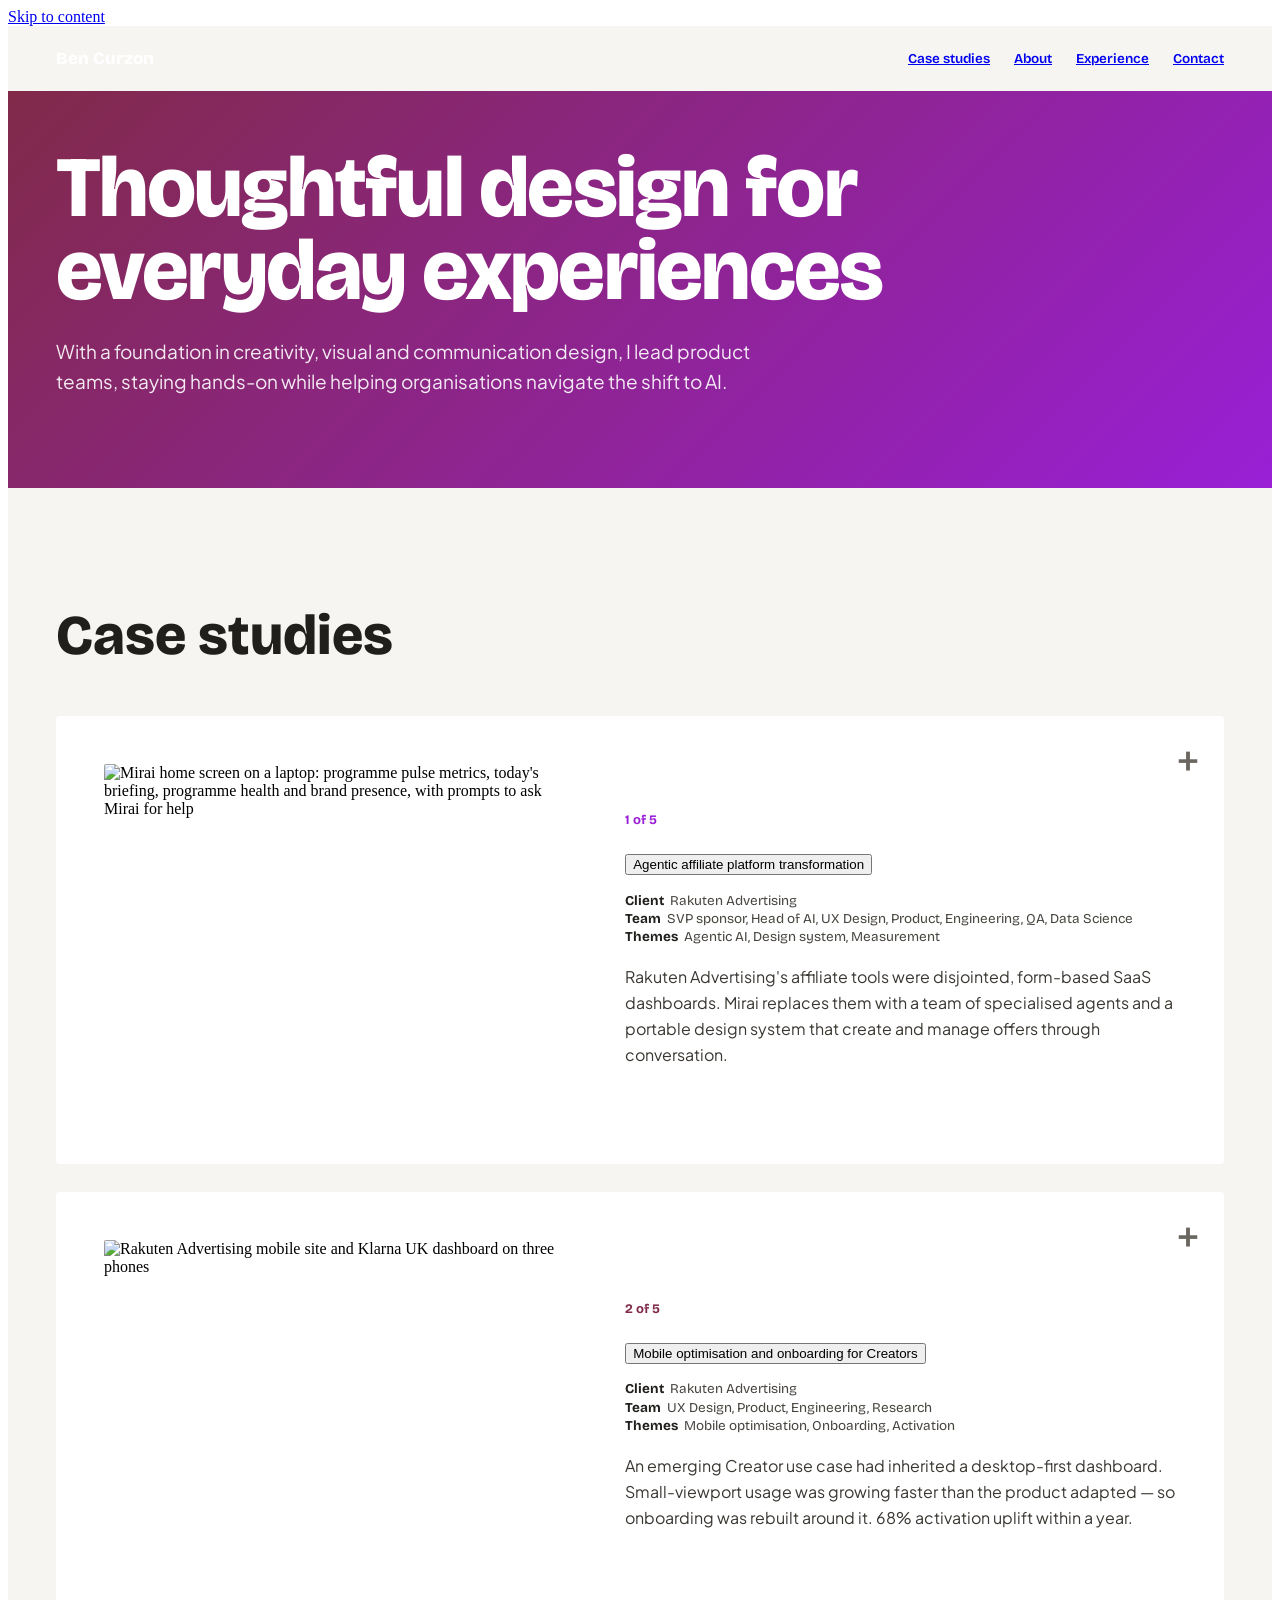
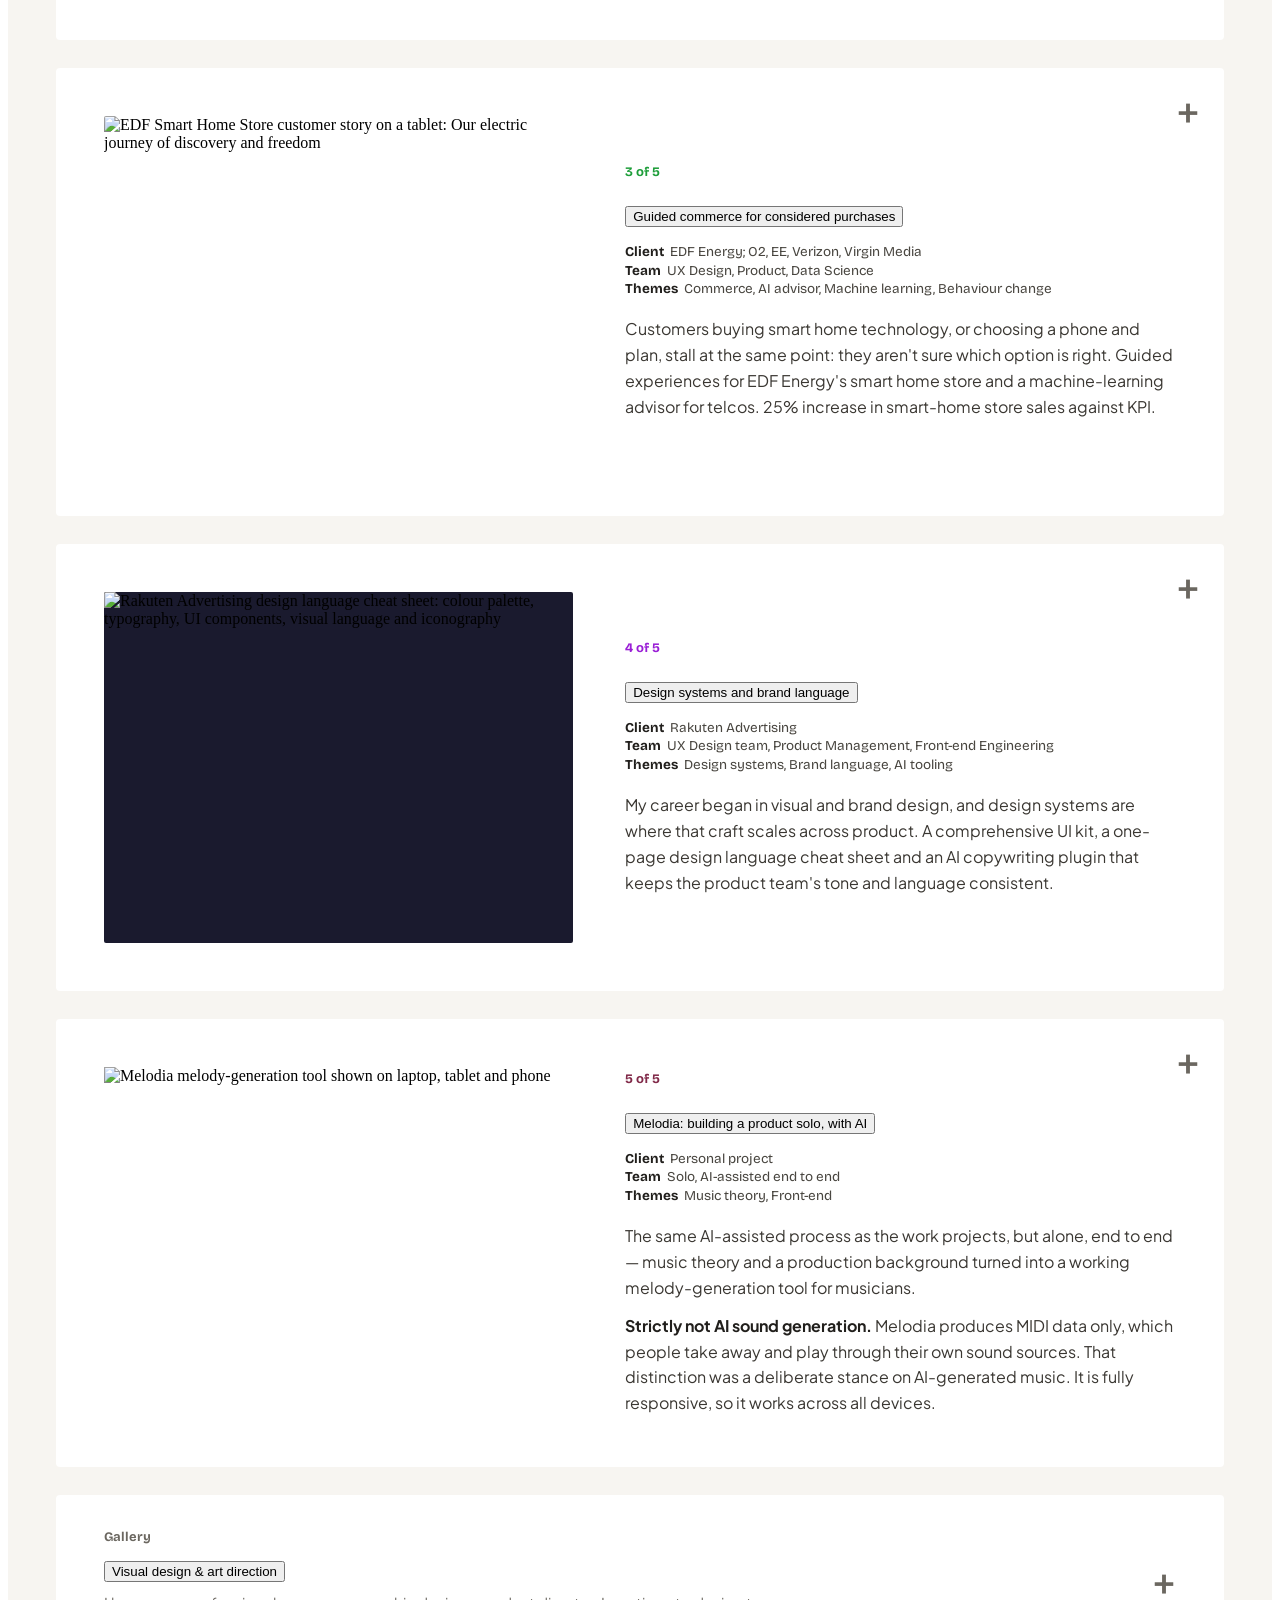
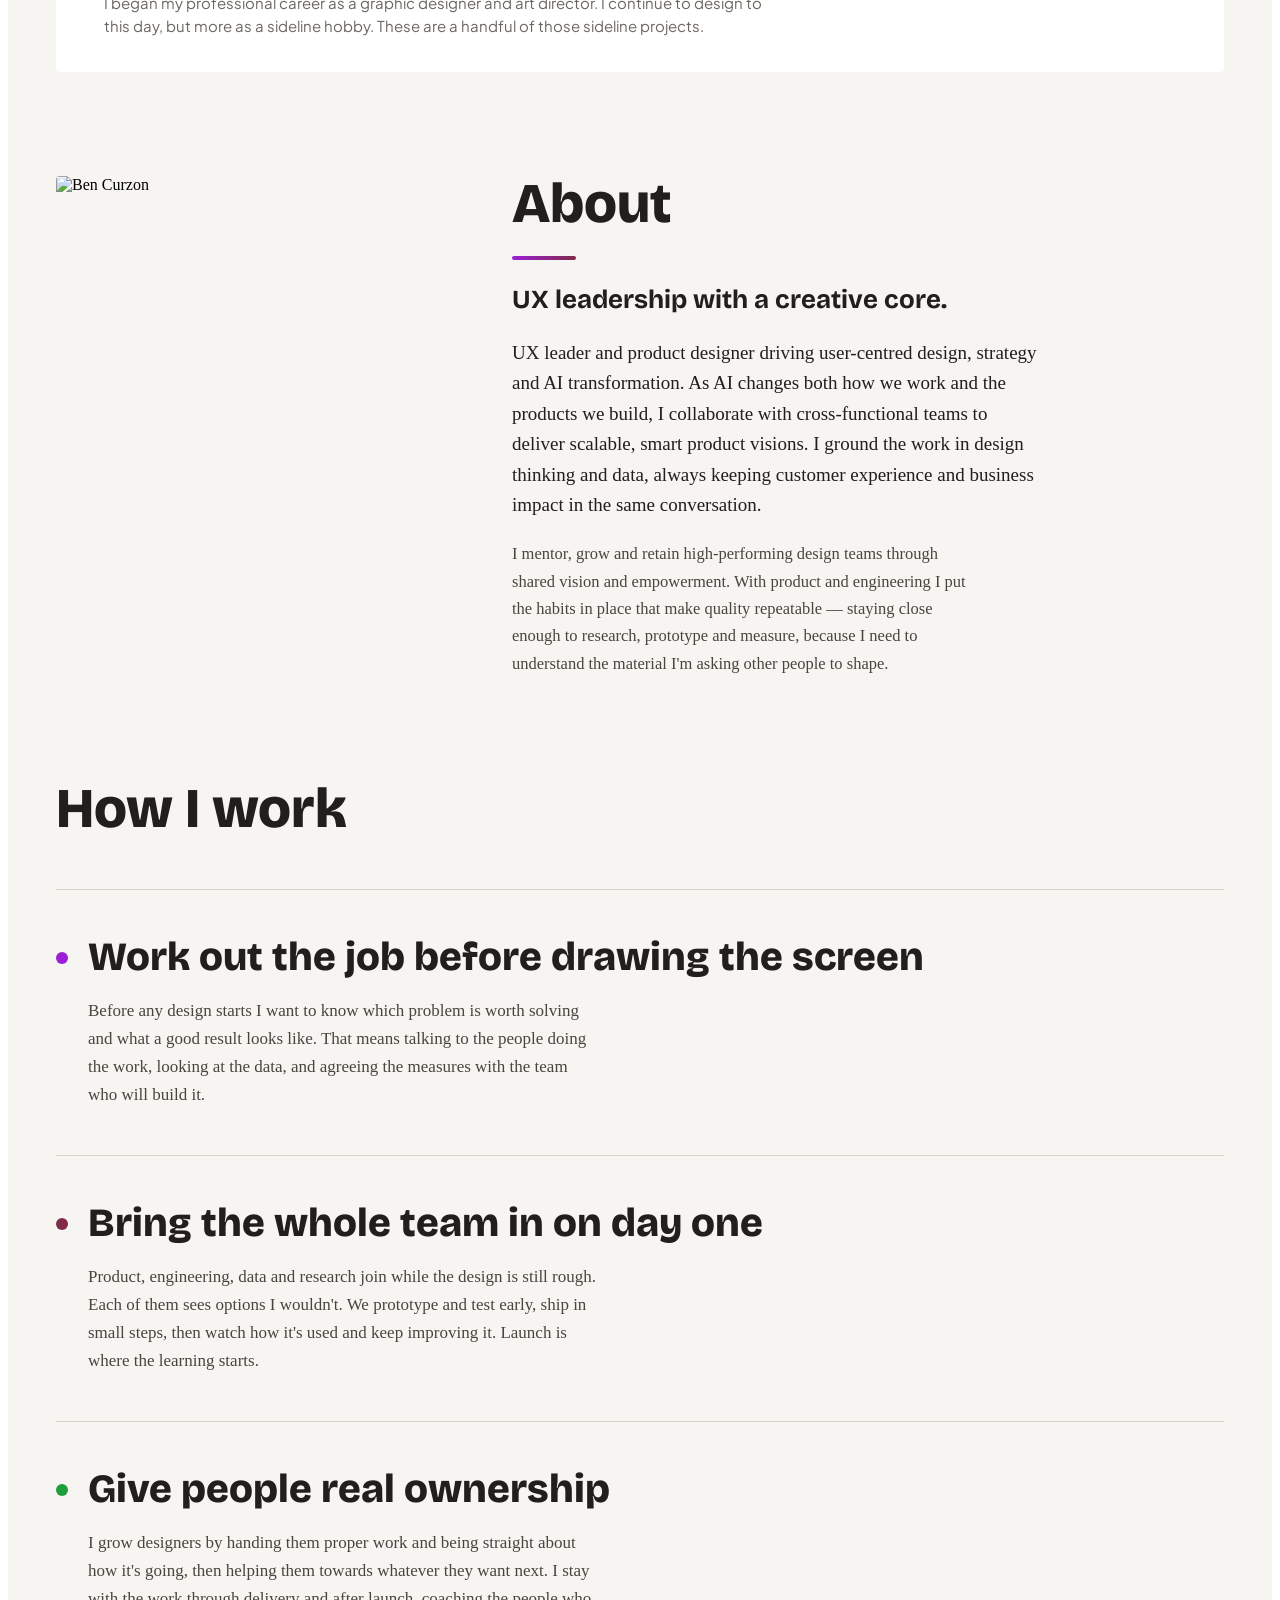
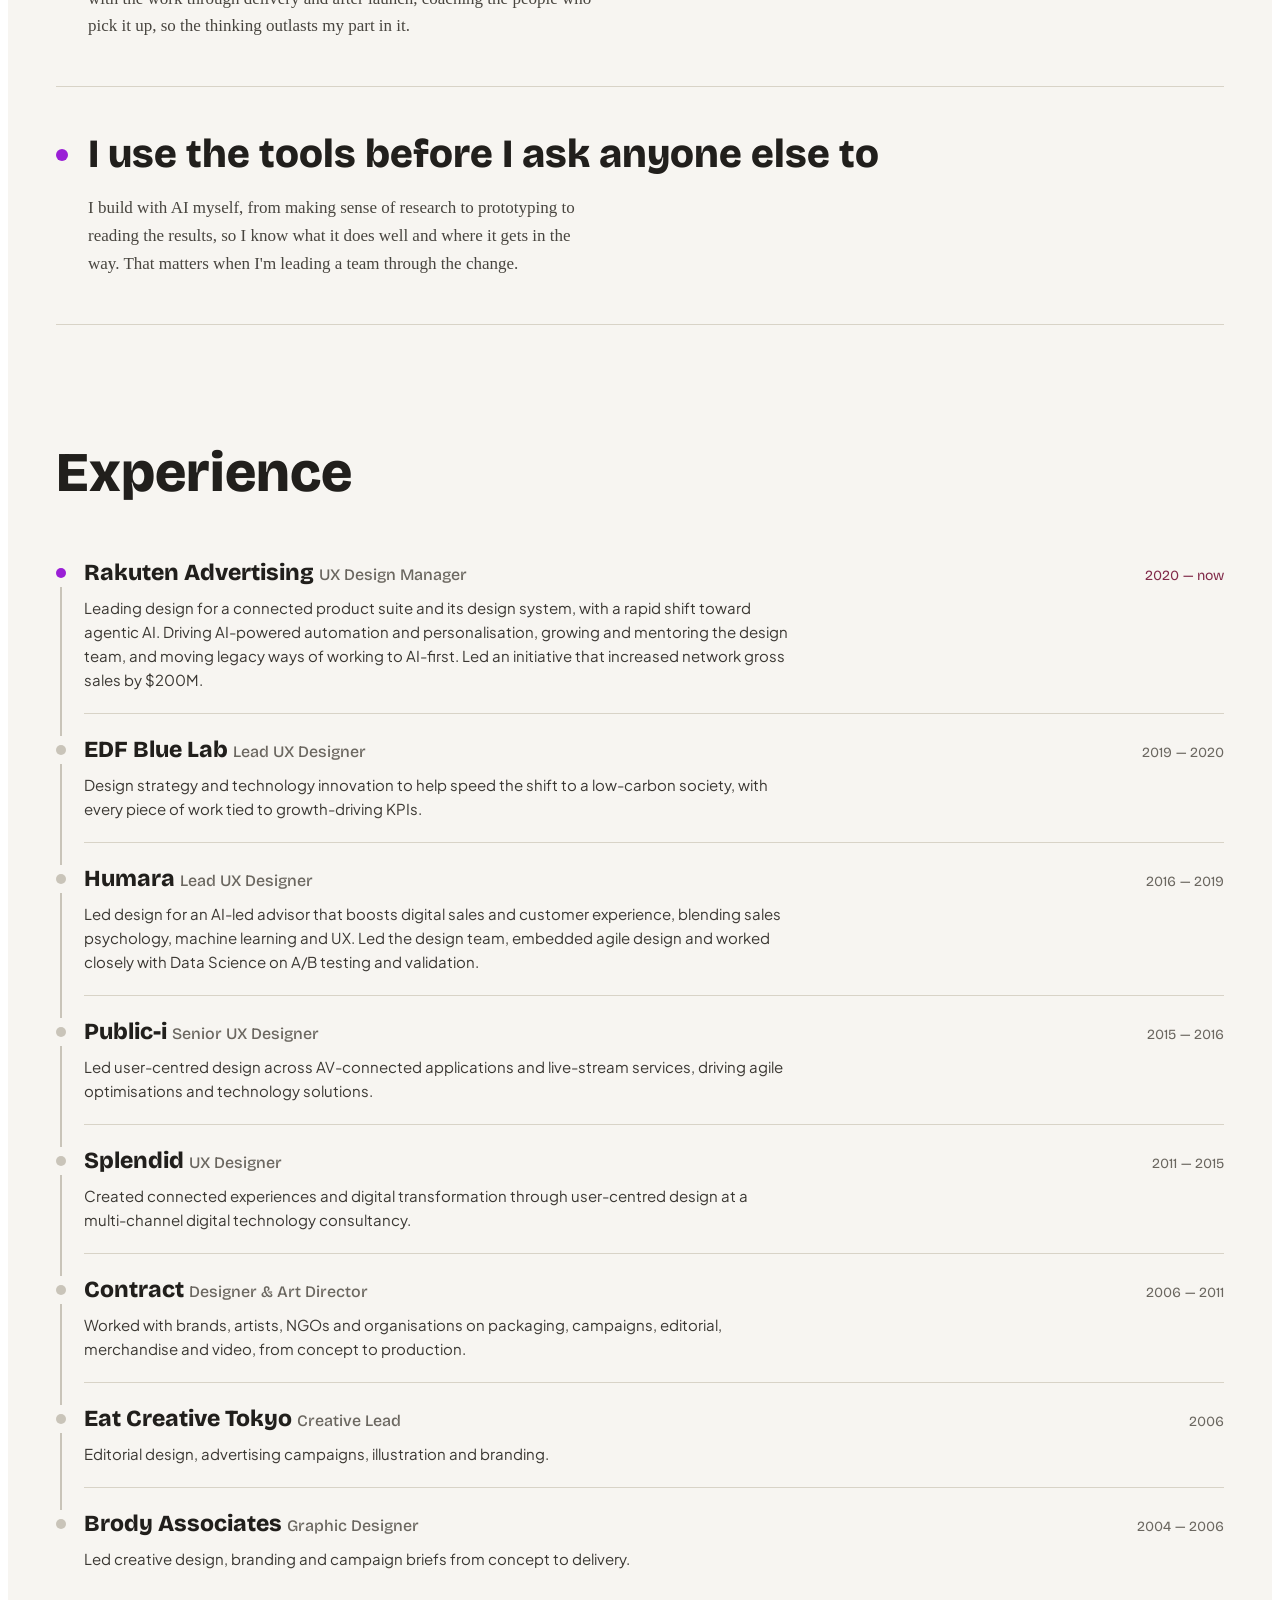
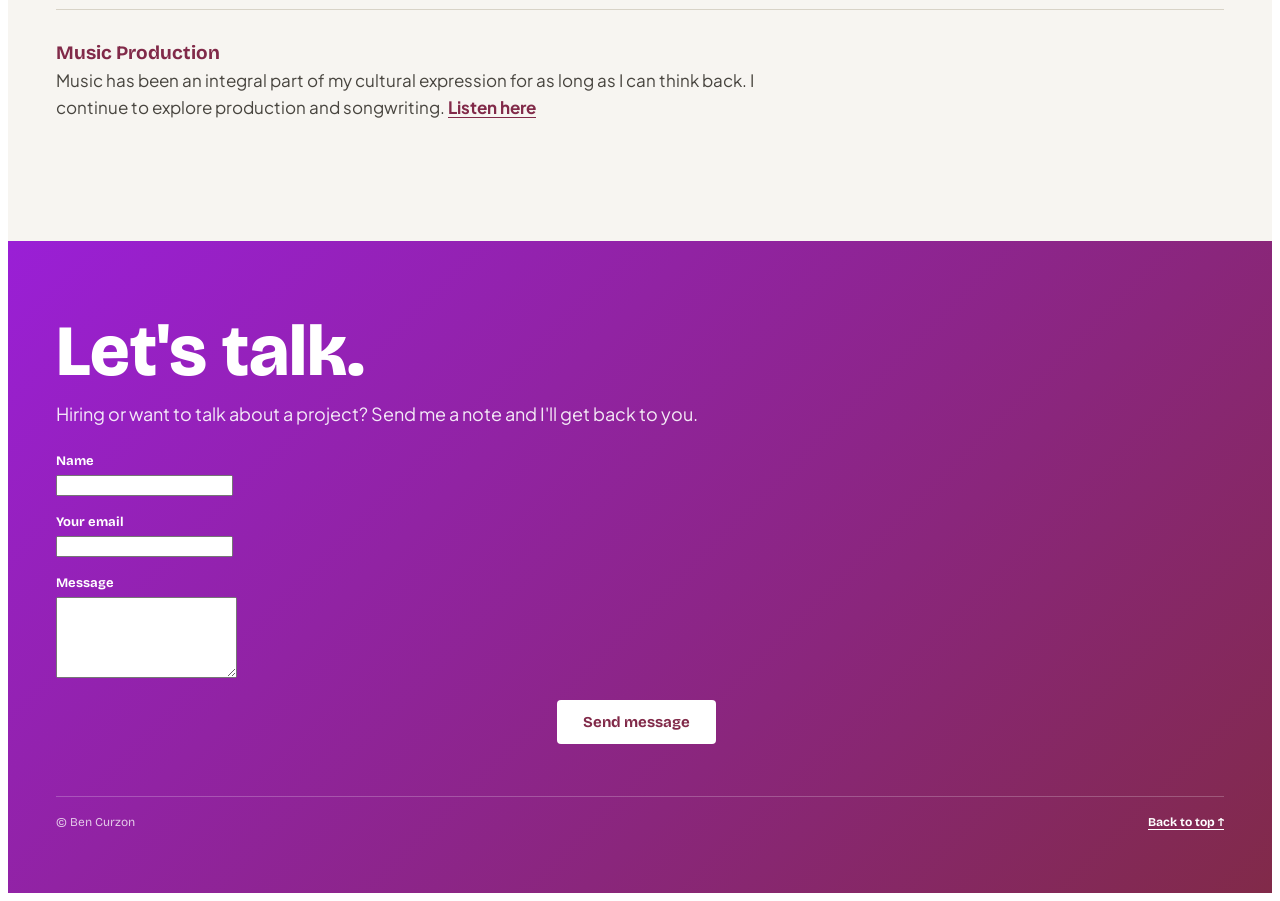
==== commit 579efec6: "Case studies: drop 'Work example' from the X of 5 labels Co-Authored-By: Claude Sonnet 5.5 <noreply@" ====
--- a/public/index.html
+++ b/public/index.html
@@ -57,7 +57,7 @@
           </div>
           <div>
             <div class="cs-icon" aria-hidden="true" style="position:absolute; top:20px; right:24px; font-family:'Bricolage Grotesque',sans-serif; font-weight:400; font-size:48px; line-height:1; color:#6B6760;">+</div>
-            <div style="font-family:'Bricolage Grotesque',sans-serif; font-weight:700; font-size:13px; color:#9A1FD6;">Work example 1 of 5</div>
+            <div style="font-family:'Bricolage Grotesque',sans-serif; font-weight:700; font-size:13px; color:#9A1FD6;">1 of 5</div>
             <h3 style="font-family:'Bricolage Grotesque',sans-serif; font-weight:800; font-size:clamp(24px,3vw,34px); line-height:1.05; margin:12px 0 0; color:#211F1C; max-width:22ch;"><button type="button" class="acc-btn" aria-expanded="false" aria-controls="cs-body-1">Agentic affiliate platform transformation</button></h3>
             <div style="margin-top:16px; font-family:'Bricolage Grotesque',sans-serif; font-size:13.5px; line-height:1.35; color:#48453F;">
               <div><span style="font-weight:700; color:#211F1C;">Client</span> &nbsp;Rakuten Advertising</div>
@@ -200,7 +200,7 @@
           </div>
           <div>
             <div class="cs-icon" aria-hidden="true" style="position:absolute; top:20px; right:24px; font-family:'Bricolage Grotesque',sans-serif; font-weight:400; font-size:48px; line-height:1; color:#6B6760;">+</div>
-            <div style="font-family:'Bricolage Grotesque',sans-serif; font-weight:700; font-size:13px; color:#812A49;">Work example 2 of 5</div>
+            <div style="font-family:'Bricolage Grotesque',sans-serif; font-weight:700; font-size:13px; color:#812A49;">2 of 5</div>
             <h3 style="font-family:'Bricolage Grotesque',sans-serif; font-weight:800; font-size:clamp(24px,3vw,34px); line-height:1.05; margin:12px 0 0; color:#211F1C; max-width:24ch;"><button type="button" class="acc-btn" aria-expanded="false" aria-controls="cs-body-2">Mobile optimisation and onboarding for Creators</button></h3>
             <div style="margin-top:16px; font-family:'Bricolage Grotesque',sans-serif; font-size:13.5px; line-height:1.35; color:#48453F;">
               <div><span style="font-weight:700; color:#211F1C;">Client</span> &nbsp;Rakuten Advertising</div>
@@ -258,7 +258,7 @@
           </div>
           <div>
             <div class="cs-icon" aria-hidden="true" style="position:absolute; top:20px; right:24px; font-family:'Bricolage Grotesque',sans-serif; font-weight:400; font-size:48px; line-height:1; color:#6B6760;">+</div>
-            <div style="font-family:'Bricolage Grotesque',sans-serif; font-weight:700; font-size:13px; color:#1E9E3A;">Work example 3 of 5</div>
+            <div style="font-family:'Bricolage Grotesque',sans-serif; font-weight:700; font-size:13px; color:#1E9E3A;">3 of 5</div>
             <h3 style="font-family:'Bricolage Grotesque',sans-serif; font-weight:800; font-size:clamp(24px,3vw,34px); line-height:1.05; margin:12px 0 0; color:#211F1C; max-width:24ch;"><button type="button" class="acc-btn" aria-expanded="false" aria-controls="cs-body-3">Guided commerce for considered purchases</button></h3>
             <div style="margin-top:16px; font-family:'Bricolage Grotesque',sans-serif; font-size:13.5px; line-height:1.35; color:#48453F;">
               <div><span style="font-weight:700; color:#211F1C;">Client</span> &nbsp;EDF Energy; O2, EE, Verizon, Virgin Media</div>
@@ -335,7 +335,7 @@
           </div>
           <div>
             <div class="cs-icon" aria-hidden="true" style="position:absolute; top:20px; right:24px; font-family:'Bricolage Grotesque',sans-serif; font-weight:400; font-size:48px; line-height:1; color:#6B6760;">+</div>
-            <div style="font-family:'Bricolage Grotesque',sans-serif; font-weight:700; font-size:13px; color:#9A1FD6;">Work example 4 of 5</div>
+            <div style="font-family:'Bricolage Grotesque',sans-serif; font-weight:700; font-size:13px; color:#9A1FD6;">4 of 5</div>
             <h3 style="font-family:'Bricolage Grotesque',sans-serif; font-weight:800; font-size:clamp(24px,3vw,34px); line-height:1.05; margin:12px 0 0; color:#211F1C; max-width:24ch;"><button type="button" class="acc-btn" aria-expanded="false" aria-controls="cs-body-4">Design systems and brand language</button></h3>
             <div style="margin-top:16px; font-family:'Bricolage Grotesque',sans-serif; font-size:13.5px; line-height:1.35; color:#48453F;">
               <div><span style="font-weight:700; color:#211F1C;">Client</span> &nbsp;Rakuten Advertising</div>
@@ -395,7 +395,7 @@
           </div>
           <div>
             <div class="cs-icon" aria-hidden="true" style="position:absolute; top:20px; right:24px; font-family:'Bricolage Grotesque',sans-serif; font-weight:400; font-size:48px; line-height:1; color:#6B6760;">+</div>
-            <div style="font-family:'Bricolage Grotesque',sans-serif; font-weight:700; font-size:13px; color:#812A49;">Work example 5 of 5</div>
+            <div style="font-family:'Bricolage Grotesque',sans-serif; font-weight:700; font-size:13px; color:#812A49;">5 of 5</div>
             <h3 style="font-family:'Bricolage Grotesque',sans-serif; font-weight:800; font-size:clamp(24px,3vw,34px); line-height:1.05; margin:12px 0 0; color:#211F1C; max-width:24ch;"><button type="button" class="acc-btn" aria-expanded="false" aria-controls="cs-body-5">Melodia: building a product solo, with AI</button></h3>
             <div style="margin-top:16px; font-family:'Bricolage Grotesque',sans-serif; font-size:13.5px; line-height:1.35; color:#48453F;">
               <div><span style="font-weight:700; color:#211F1C;">Client</span> &nbsp;Personal project</div>
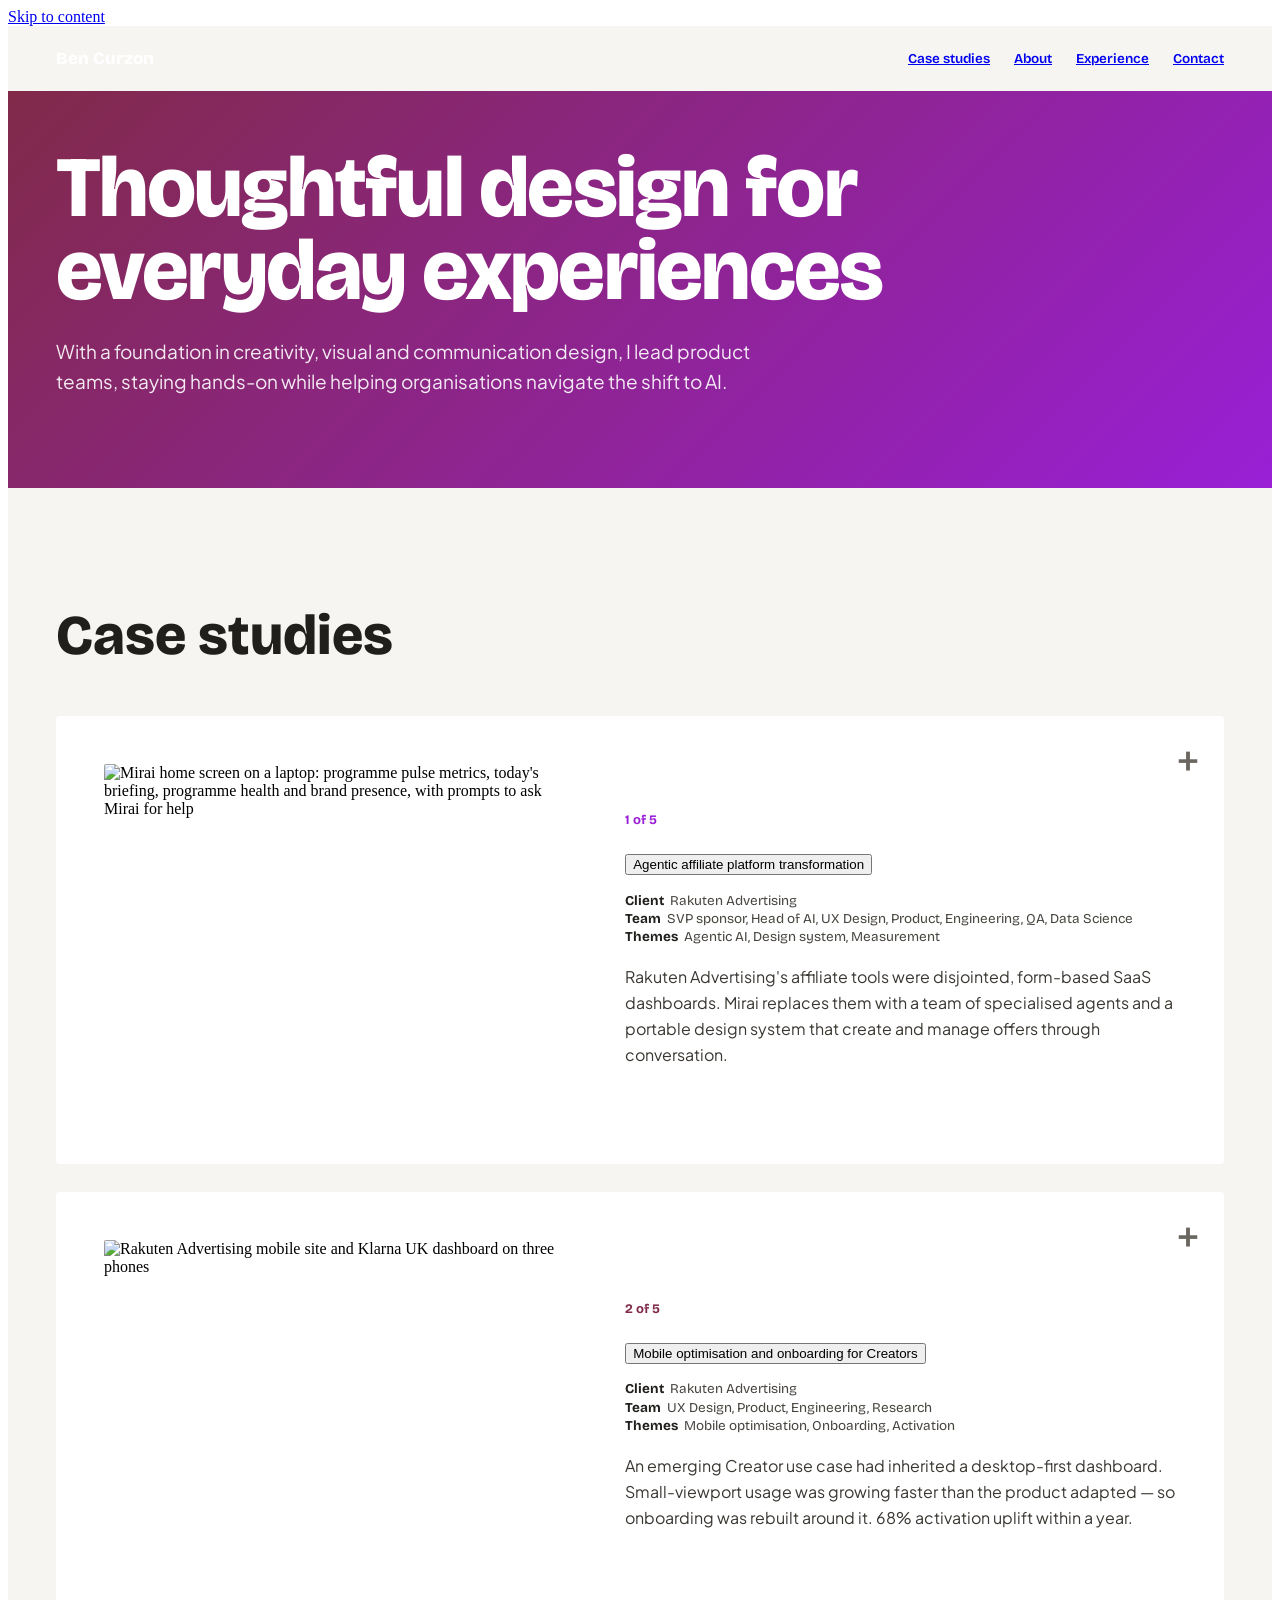
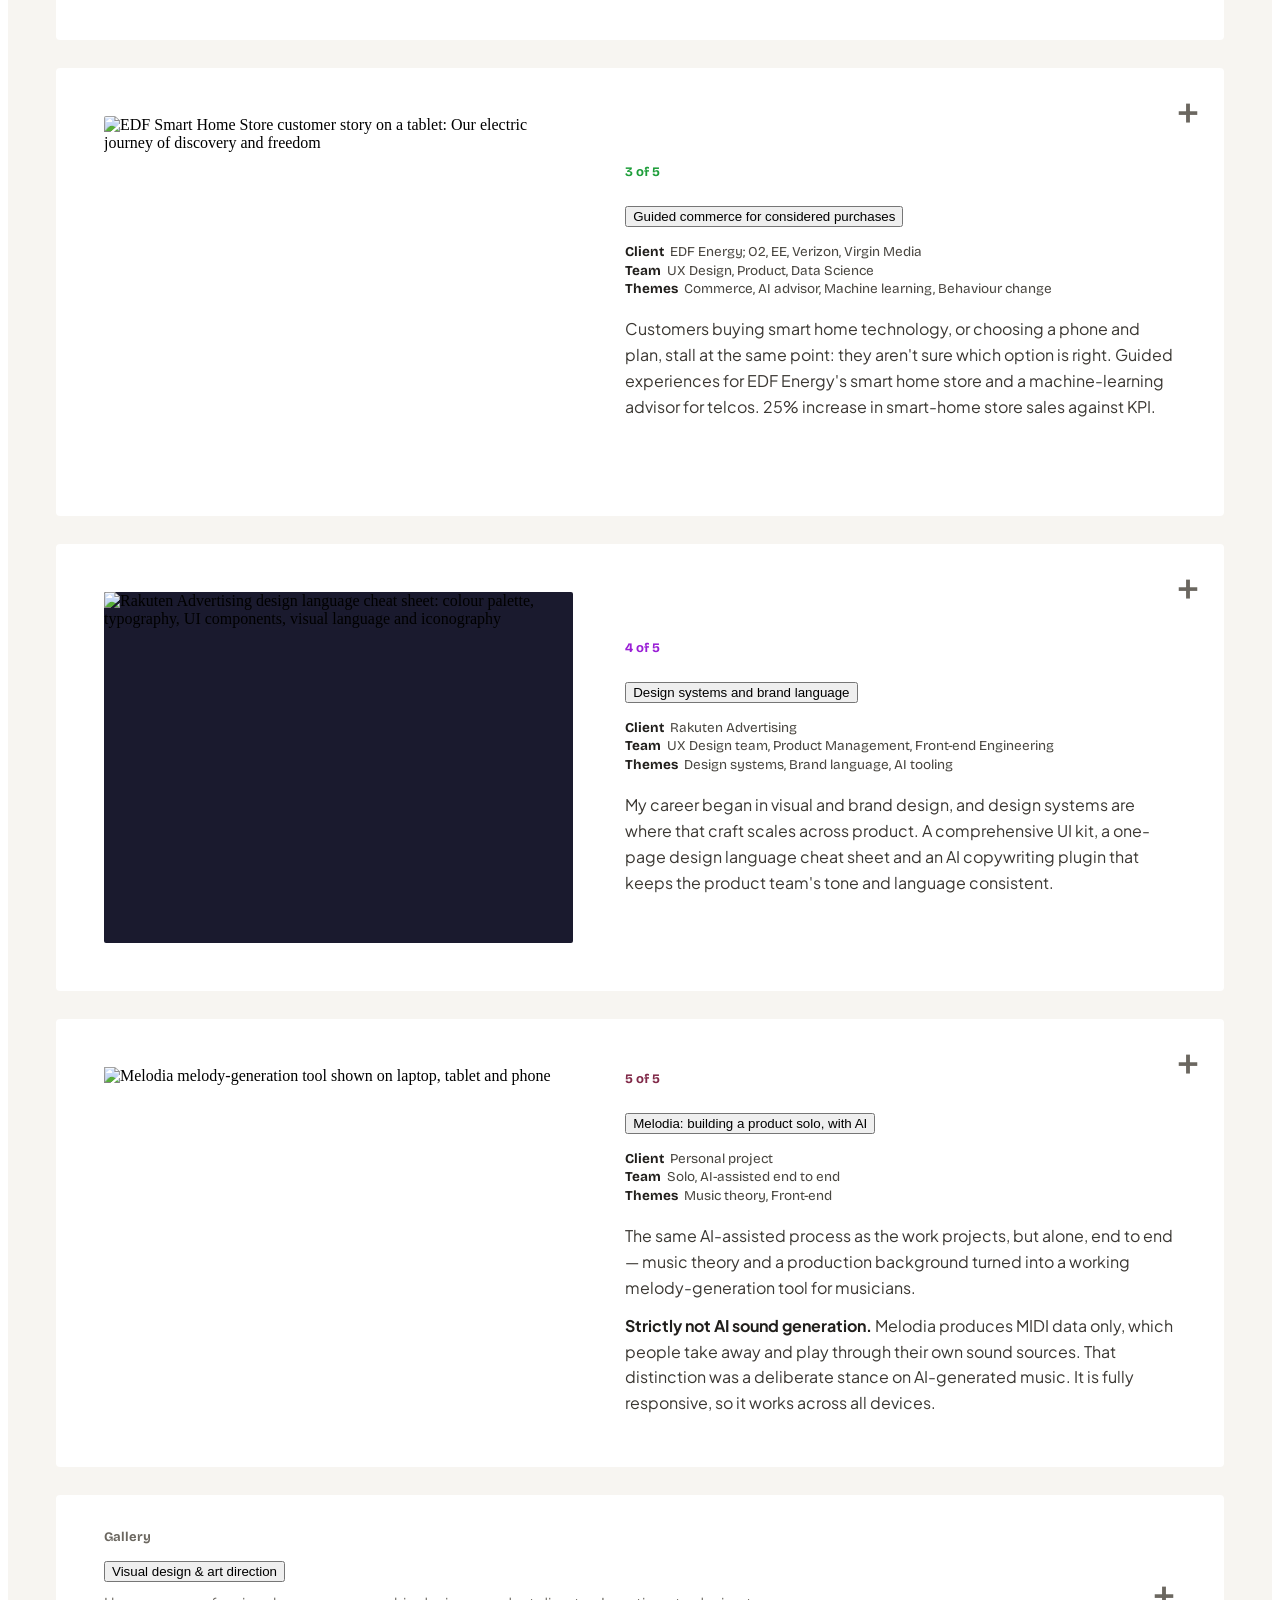
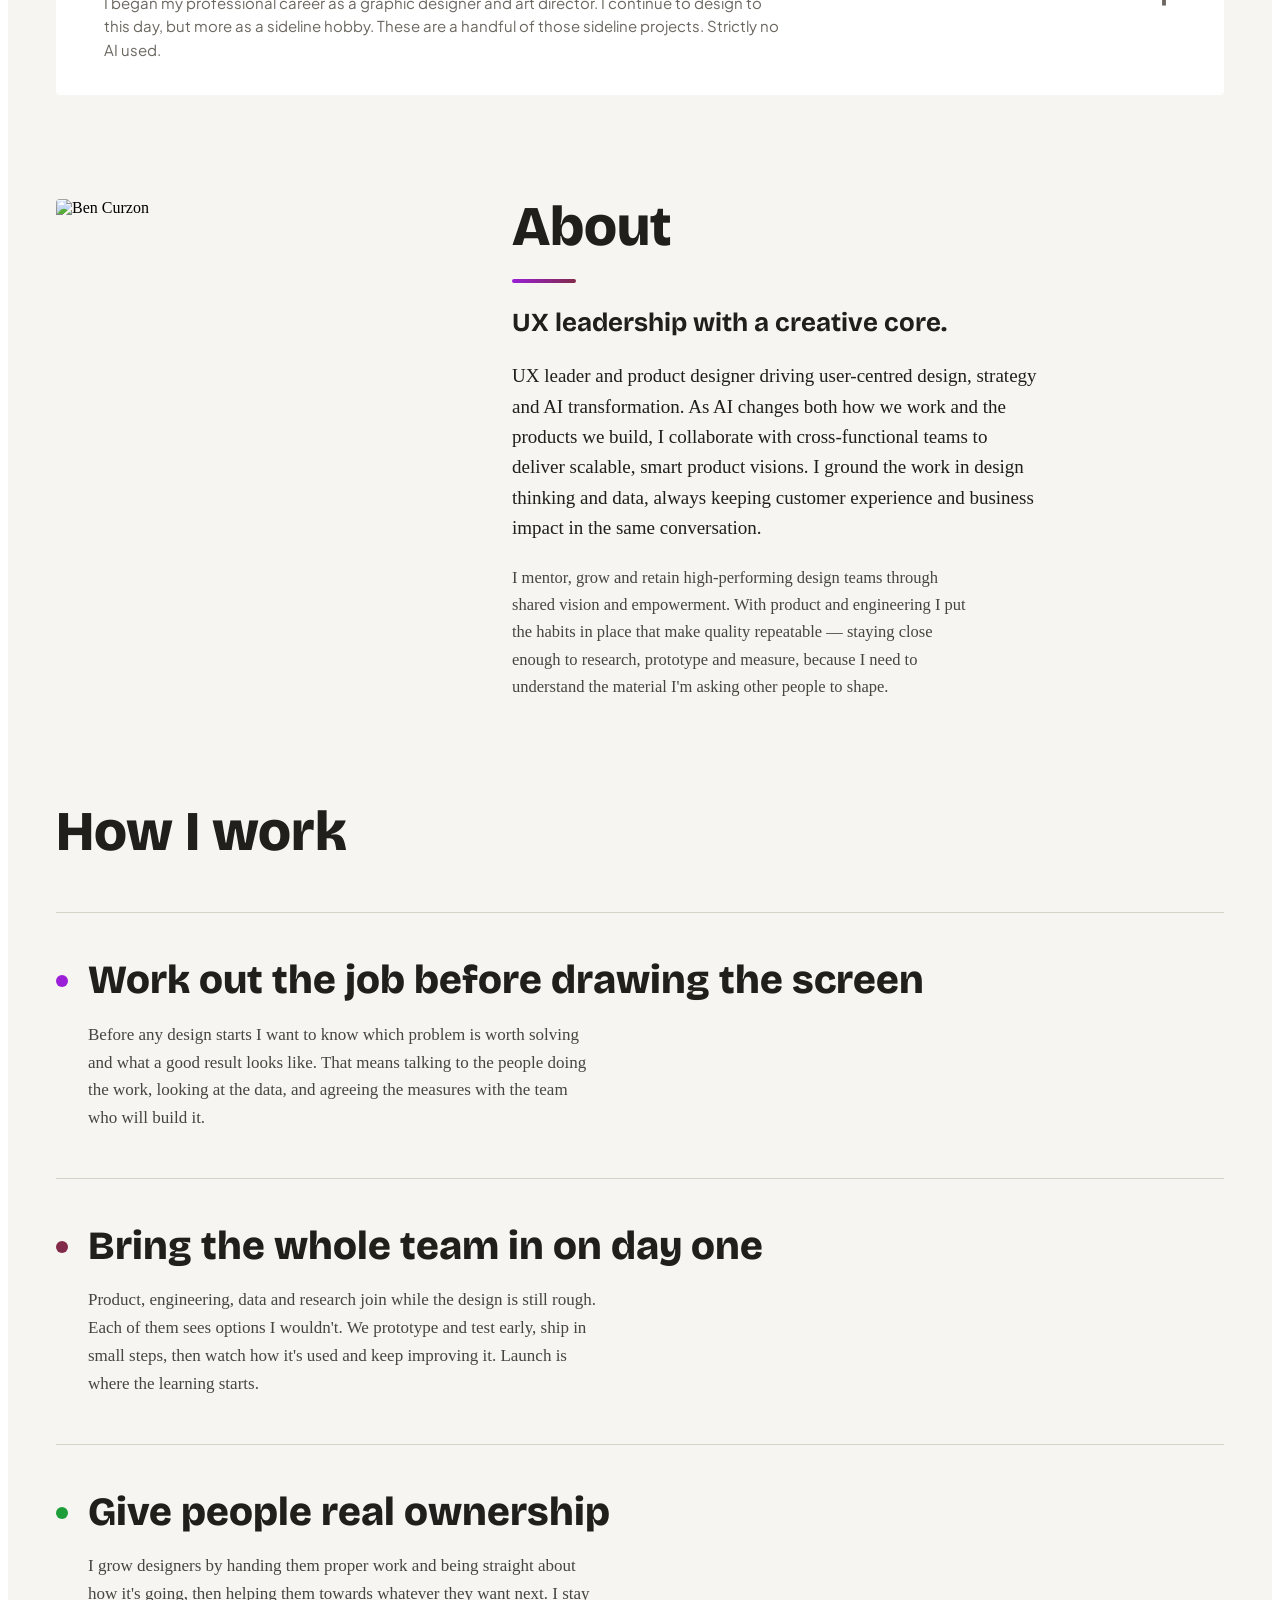
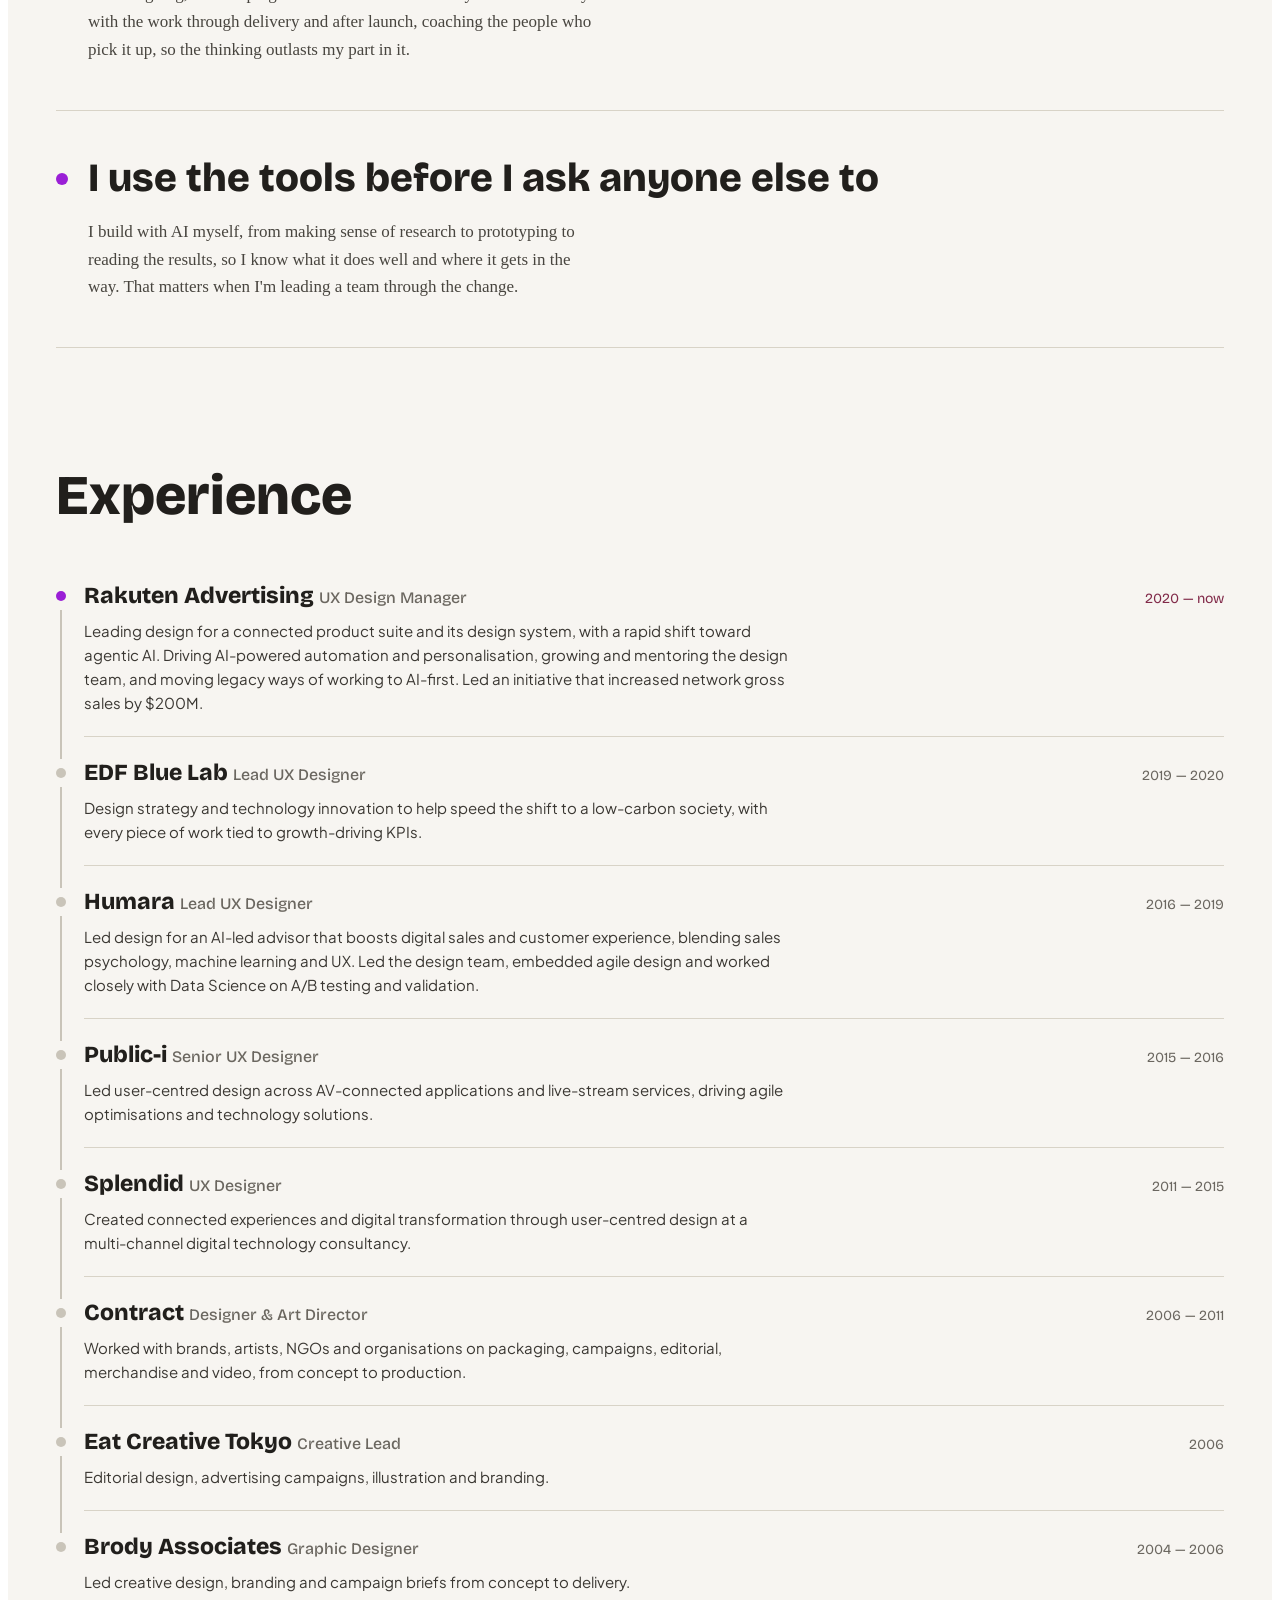
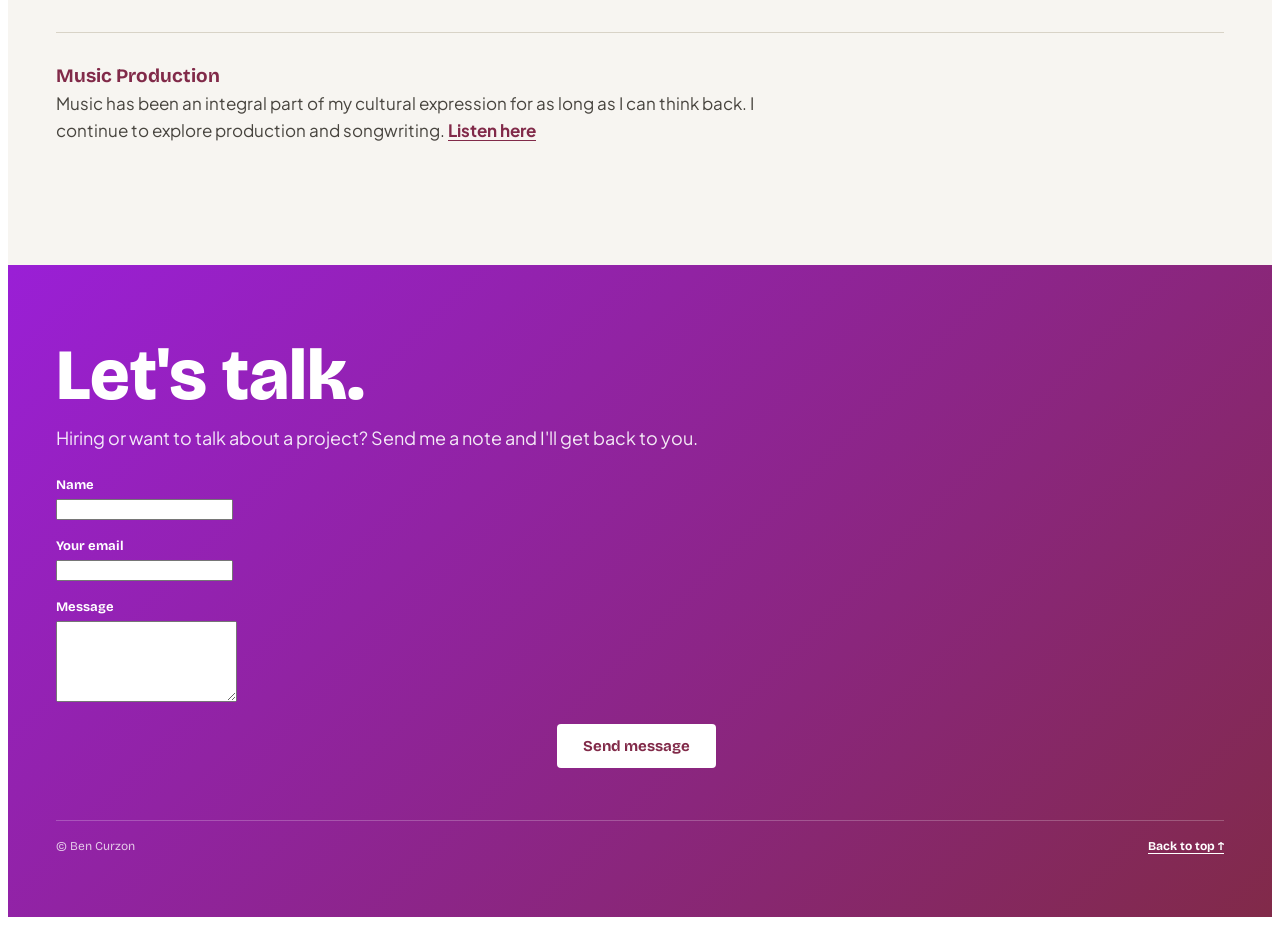
==== commit 7516834b: "Visual design gallery: add 'Strictly no AI used.' Co-Authored-By: Claude Sonnet 5.5 <noreply@anthrop" ====
--- a/public/index.html
+++ b/public/index.html
@@ -432,7 +432,7 @@
           <div style="min-width:0;">
             <div style="font-family:'Bricolage Grotesque',sans-serif; font-weight:700; font-size:13px; color:#6B6760;">Gallery</div>
             <h3 style="font-family:'Bricolage Grotesque',sans-serif; font-weight:800; font-size:clamp(20px,2.4vw,27px); line-height:1.1; margin:8px 0 0; color:#211F1C;"><button type="button" class="acc-btn" aria-expanded="false" aria-controls="cs-body-6">Visual design &amp; art direction</button></h3>
-            <p style="font-family:'Plus Jakarta Sans', system-ui, sans-serif; font-size:15px; line-height:1.55; color:#6B6760; margin:8px 0 0; max-width:62ch;">I began my professional career as a graphic designer and art director. I continue to design to this day, but more as a sideline hobby. These are a handful of those sideline projects.</p>
+            <p style="font-family:'Plus Jakarta Sans', system-ui, sans-serif; font-size:15px; line-height:1.55; color:#6B6760; margin:8px 0 0; max-width:62ch;">I began my professional career as a graphic designer and art director. I continue to design to this day, but more as a sideline hobby. These are a handful of those sideline projects. Strictly no AI used.</p>
           </div>
           <div class="cs-gicon" aria-hidden="true" style="flex-shrink:0; font-family:'Bricolage Grotesque',sans-serif; font-weight:400; font-size:48px; line-height:1; color:#6B6760;">+</div>
         </div>
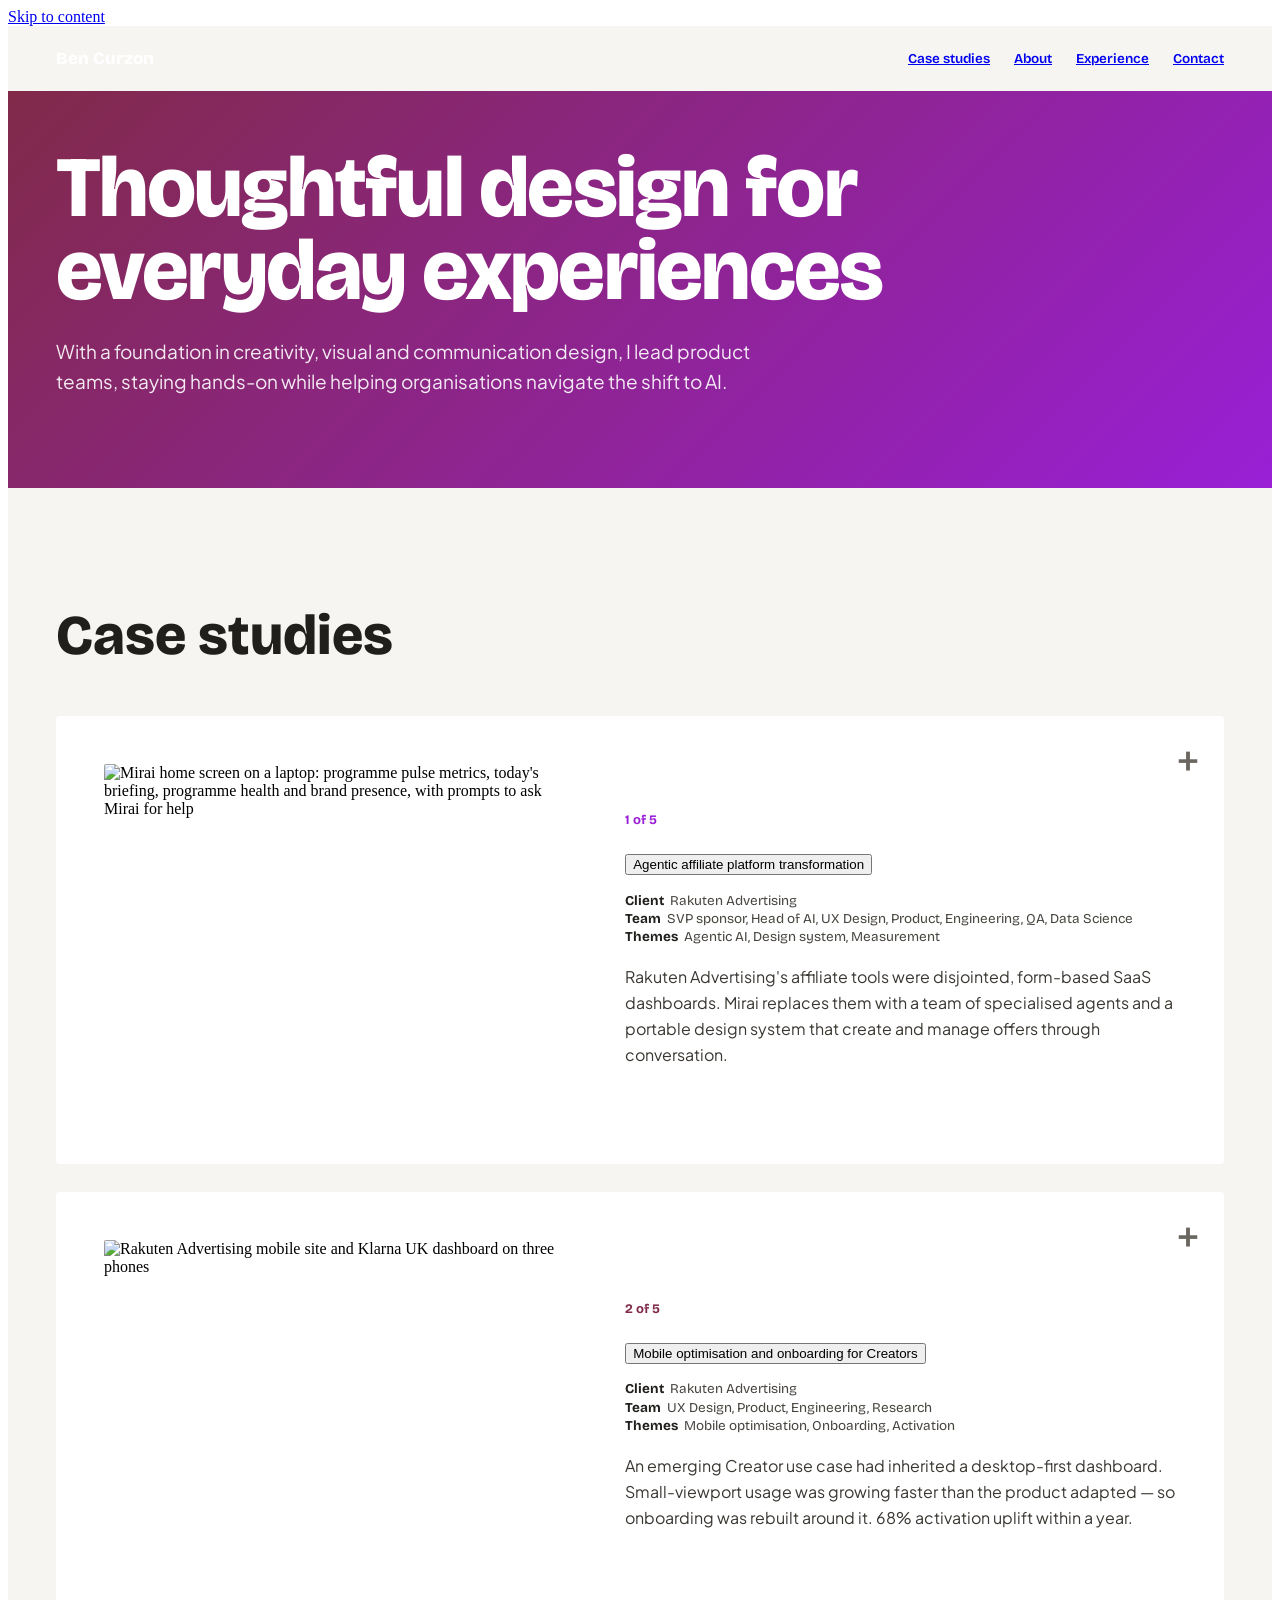
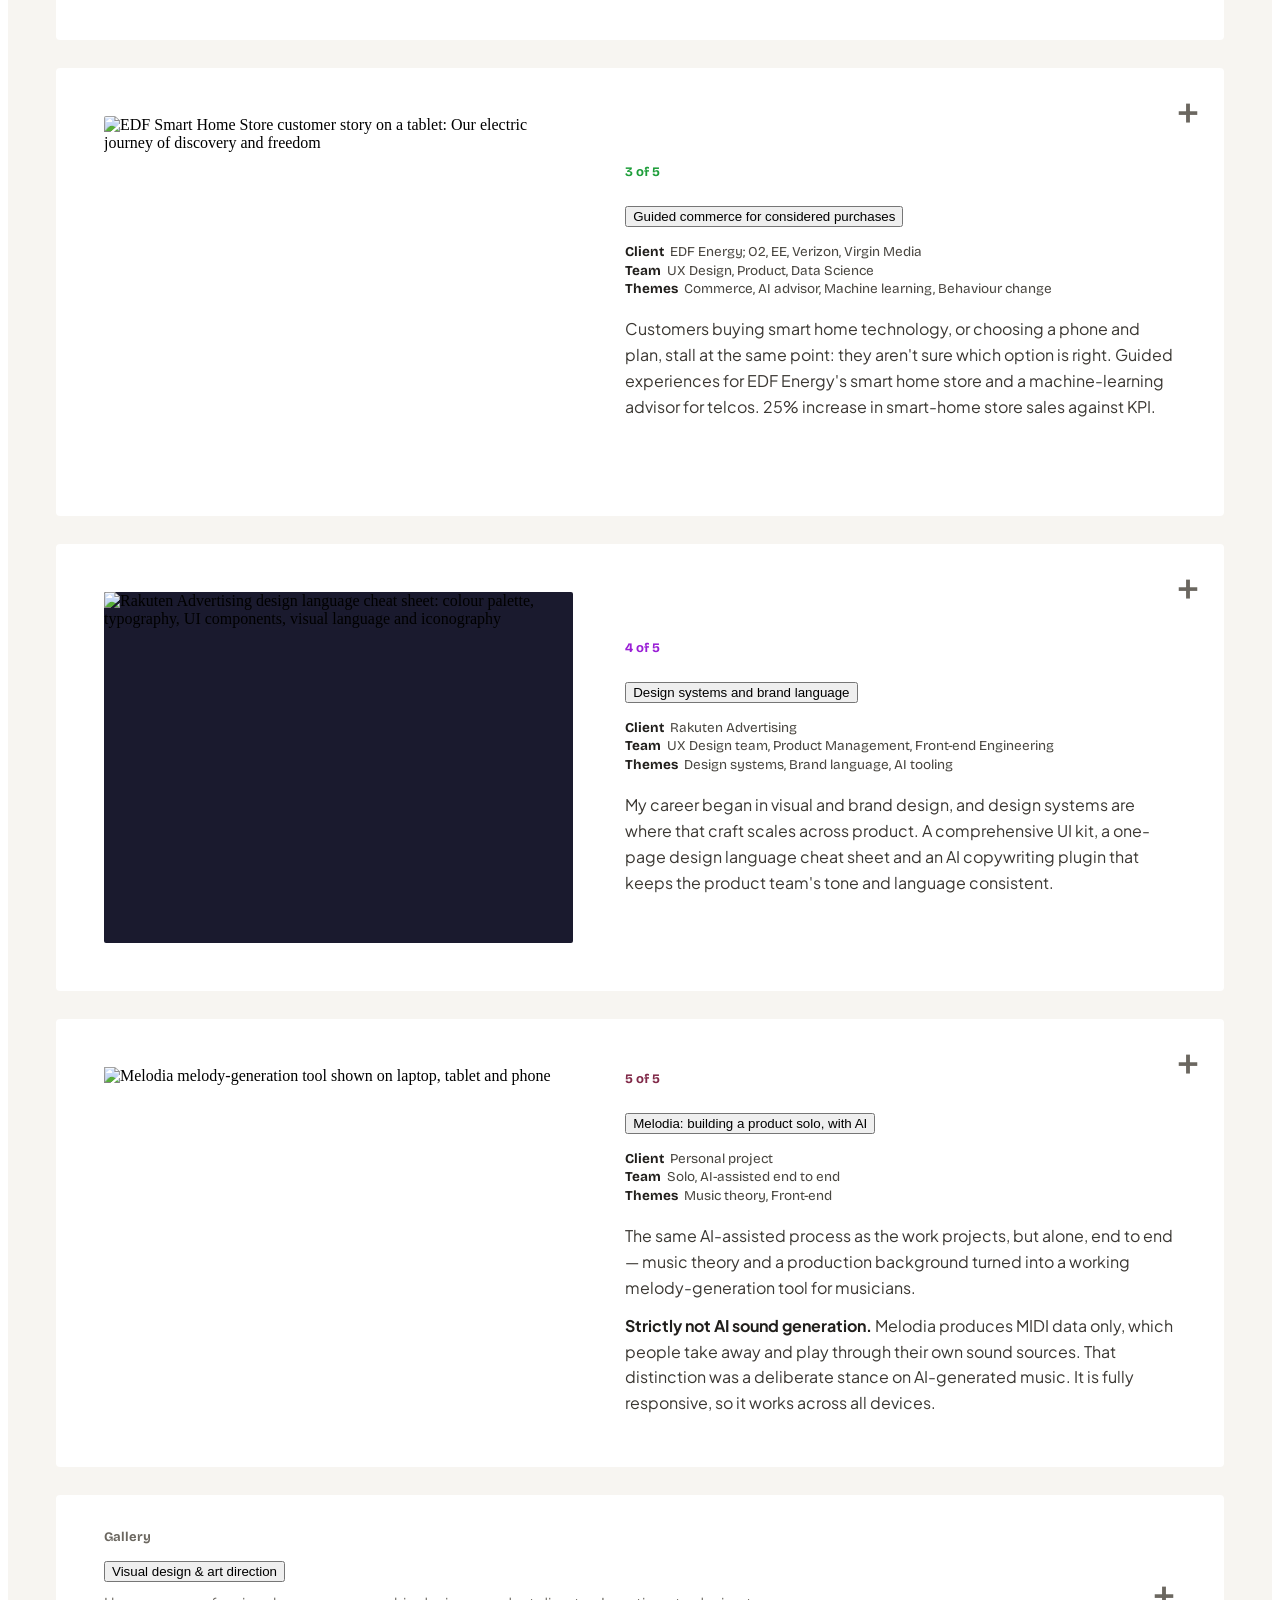
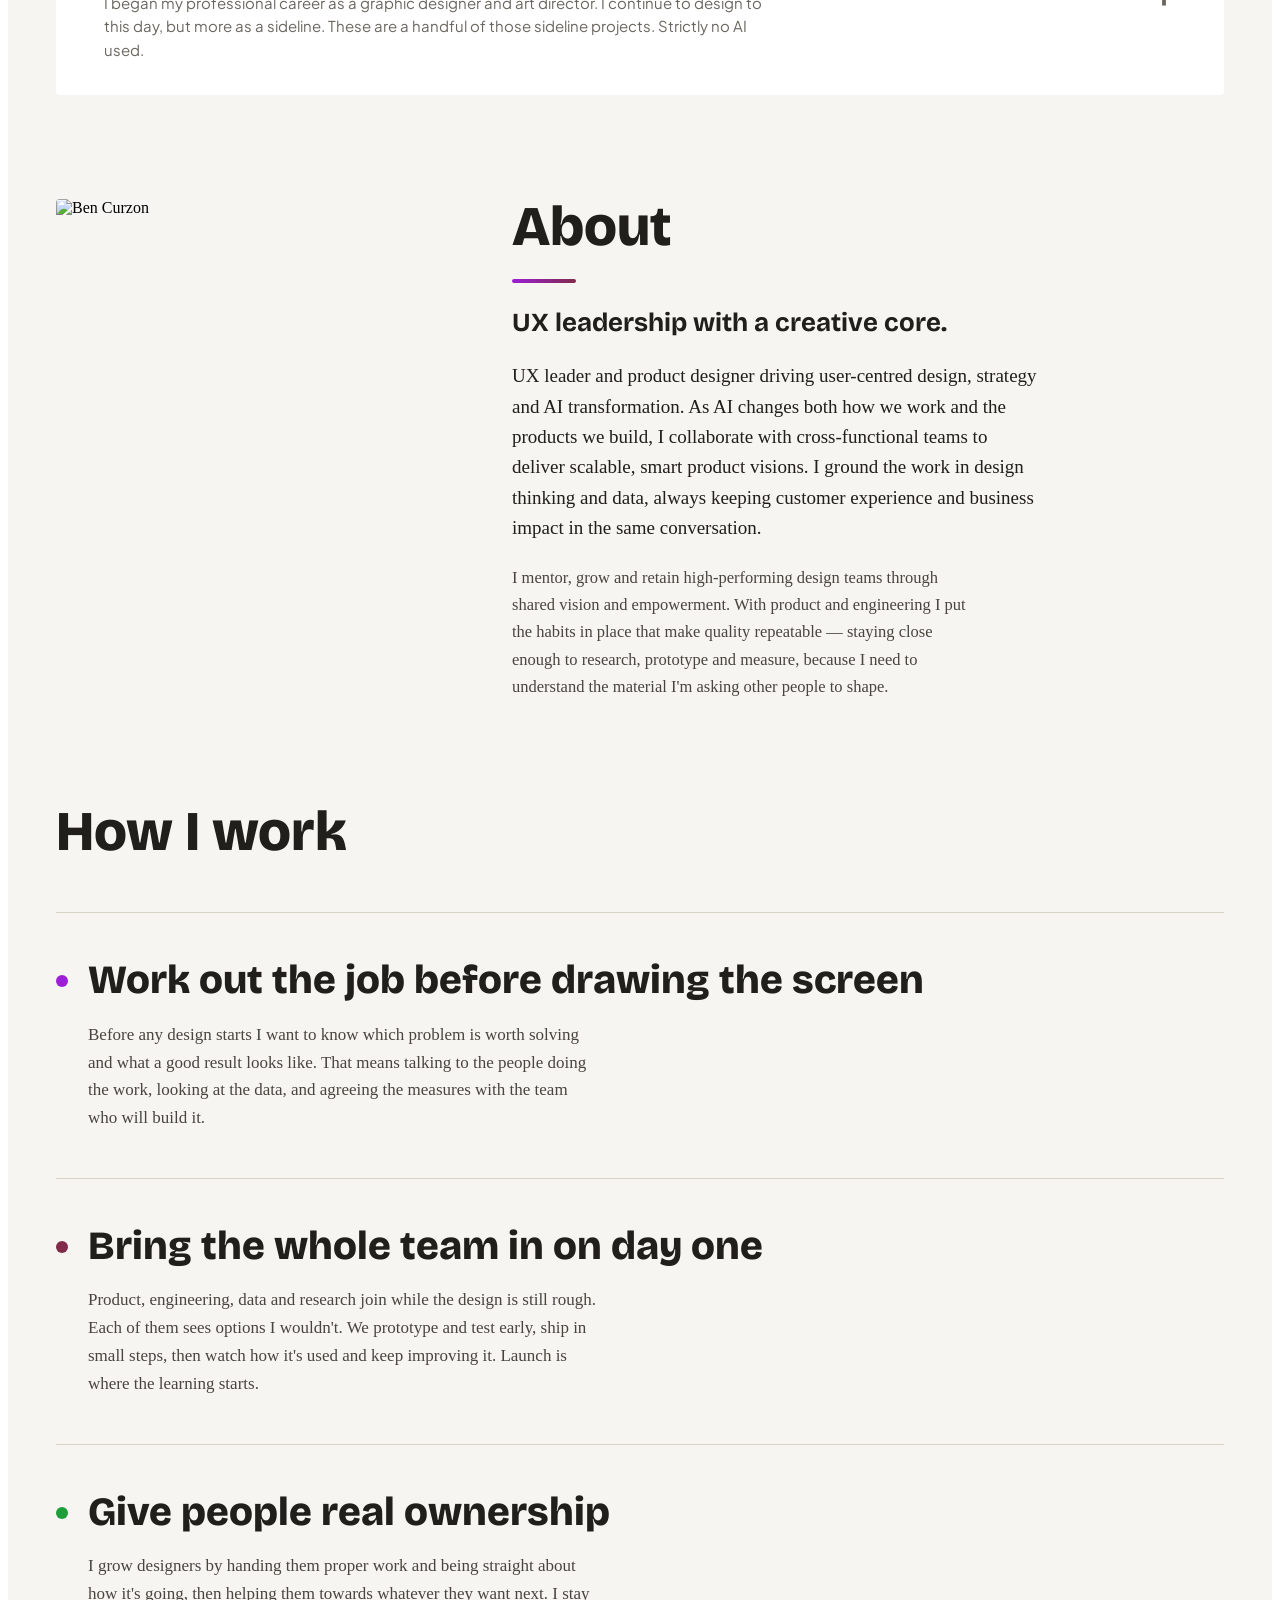
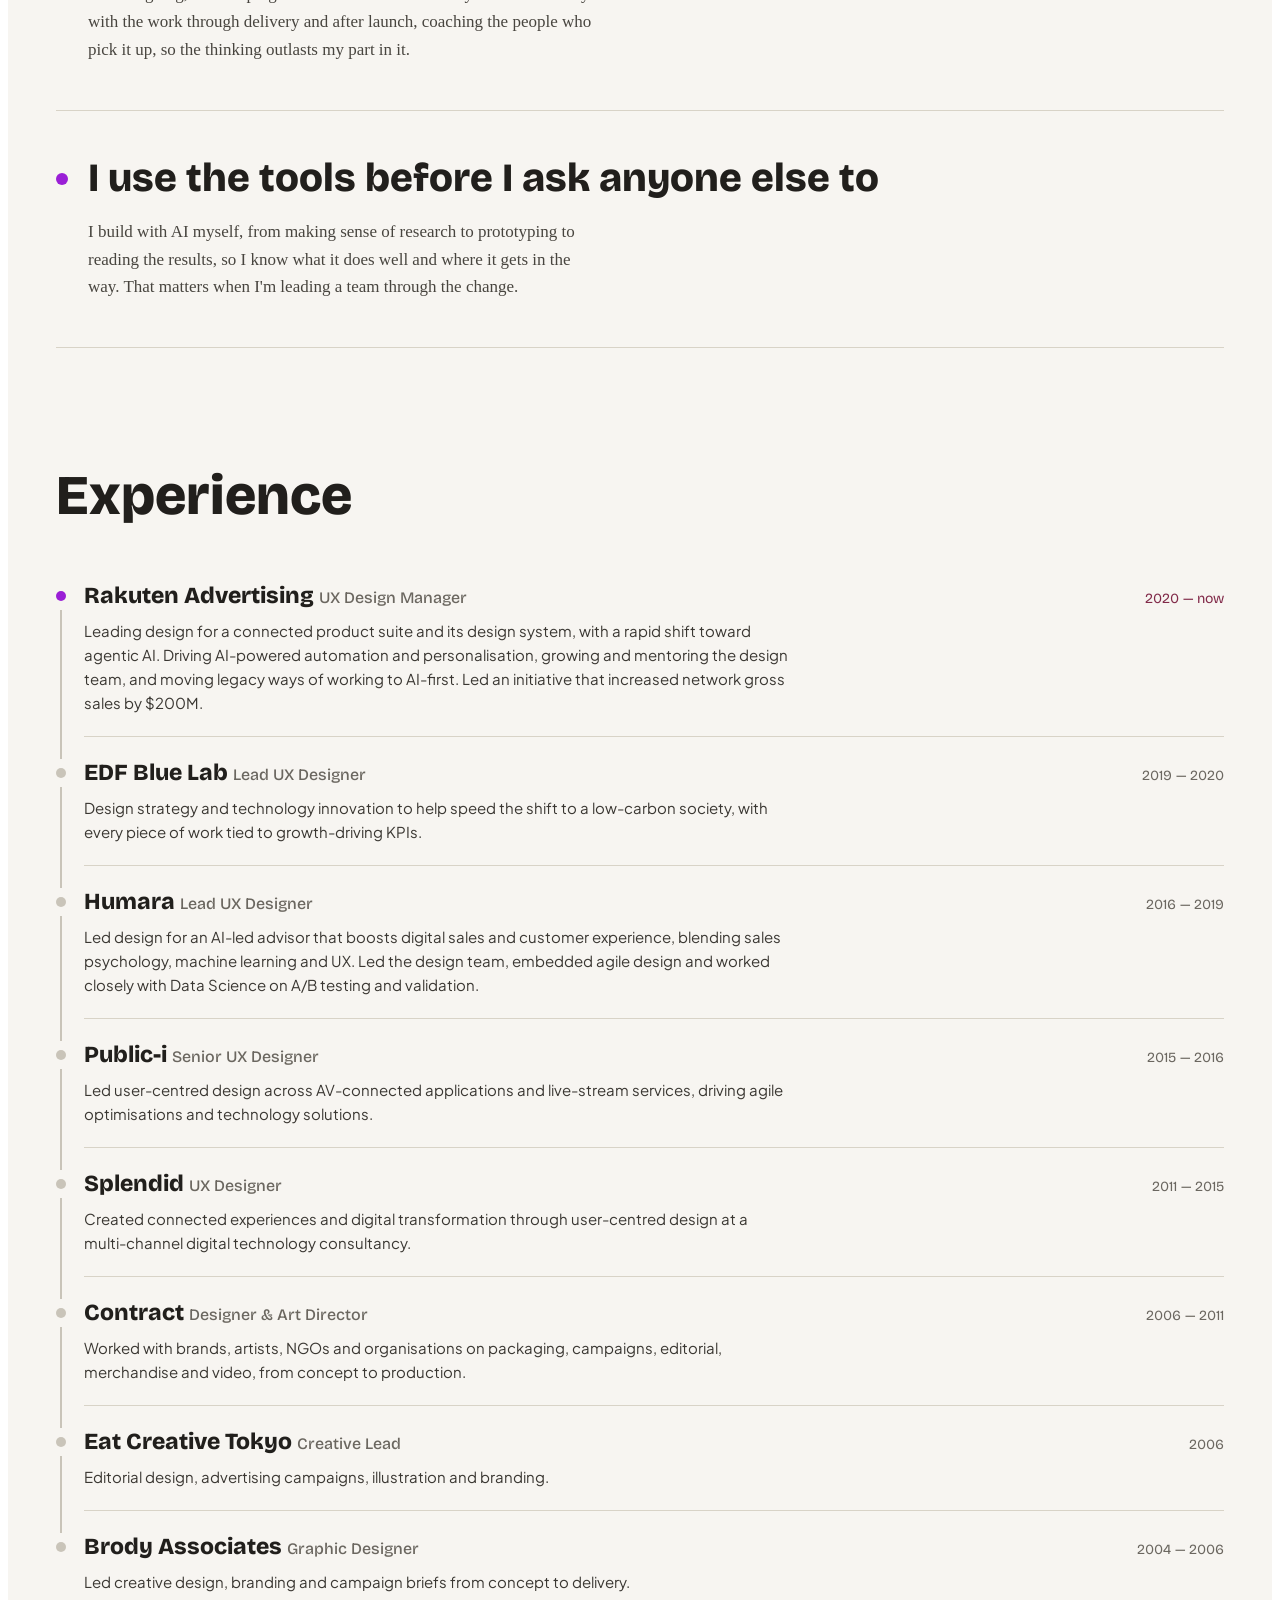
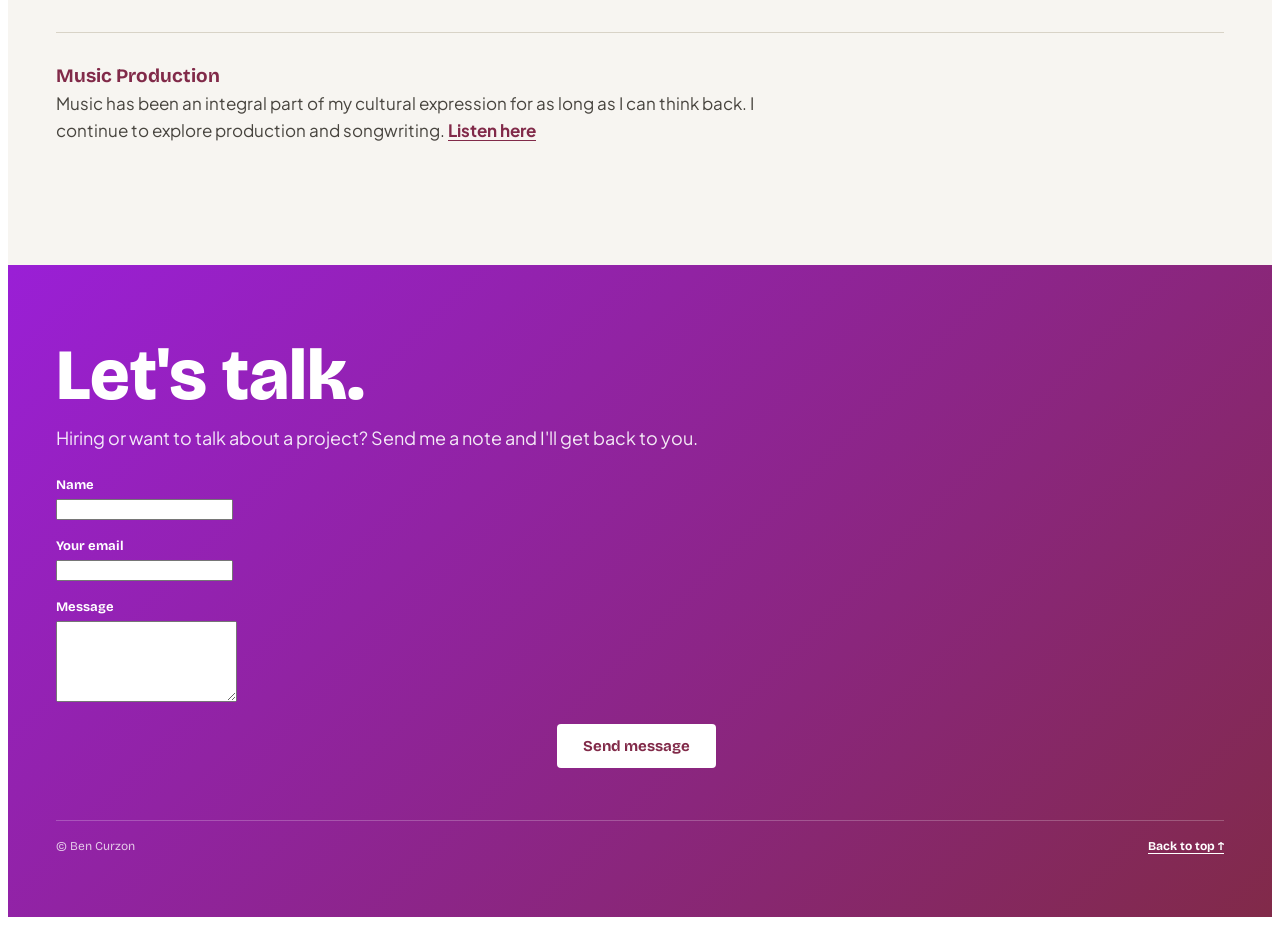
==== commit 1b56158b: "Visual design gallery: remove the word hobby Co-Authored-By: Claude Sonnet 5.5 <noreply@anthropic.co" ====
--- a/public/index.html
+++ b/public/index.html
@@ -432,7 +432,7 @@
           <div style="min-width:0;">
             <div style="font-family:'Bricolage Grotesque',sans-serif; font-weight:700; font-size:13px; color:#6B6760;">Gallery</div>
             <h3 style="font-family:'Bricolage Grotesque',sans-serif; font-weight:800; font-size:clamp(20px,2.4vw,27px); line-height:1.1; margin:8px 0 0; color:#211F1C;"><button type="button" class="acc-btn" aria-expanded="false" aria-controls="cs-body-6">Visual design &amp; art direction</button></h3>
-            <p style="font-family:'Plus Jakarta Sans', system-ui, sans-serif; font-size:15px; line-height:1.55; color:#6B6760; margin:8px 0 0; max-width:62ch;">I began my professional career as a graphic designer and art director. I continue to design to this day, but more as a sideline hobby. These are a handful of those sideline projects. Strictly no AI used.</p>
+            <p style="font-family:'Plus Jakarta Sans', system-ui, sans-serif; font-size:15px; line-height:1.55; color:#6B6760; margin:8px 0 0; max-width:62ch;">I began my professional career as a graphic designer and art director. I continue to design to this day, but more as a sideline. These are a handful of those sideline projects. Strictly no AI used.</p>
           </div>
           <div class="cs-gicon" aria-hidden="true" style="flex-shrink:0; font-family:'Bricolage Grotesque',sans-serif; font-weight:400; font-size:48px; line-height:1; color:#6B6760;">+</div>
         </div>
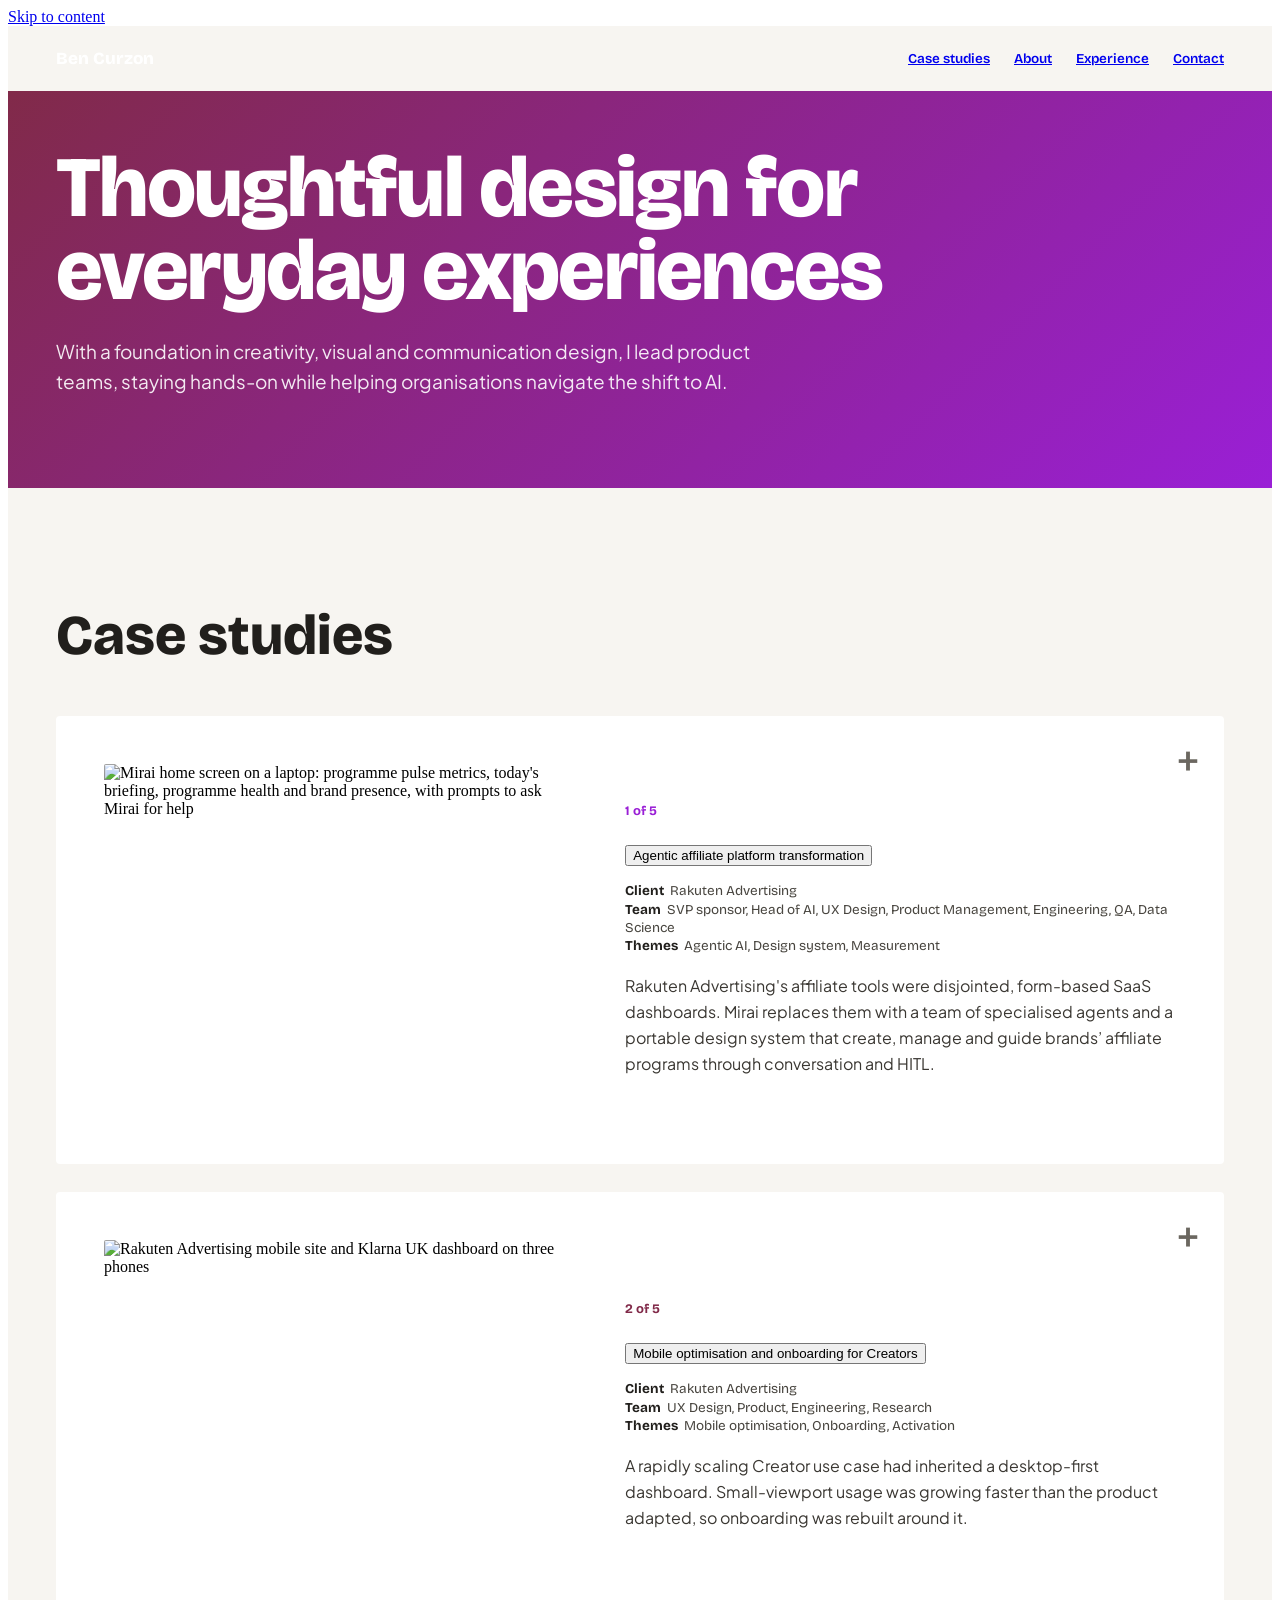
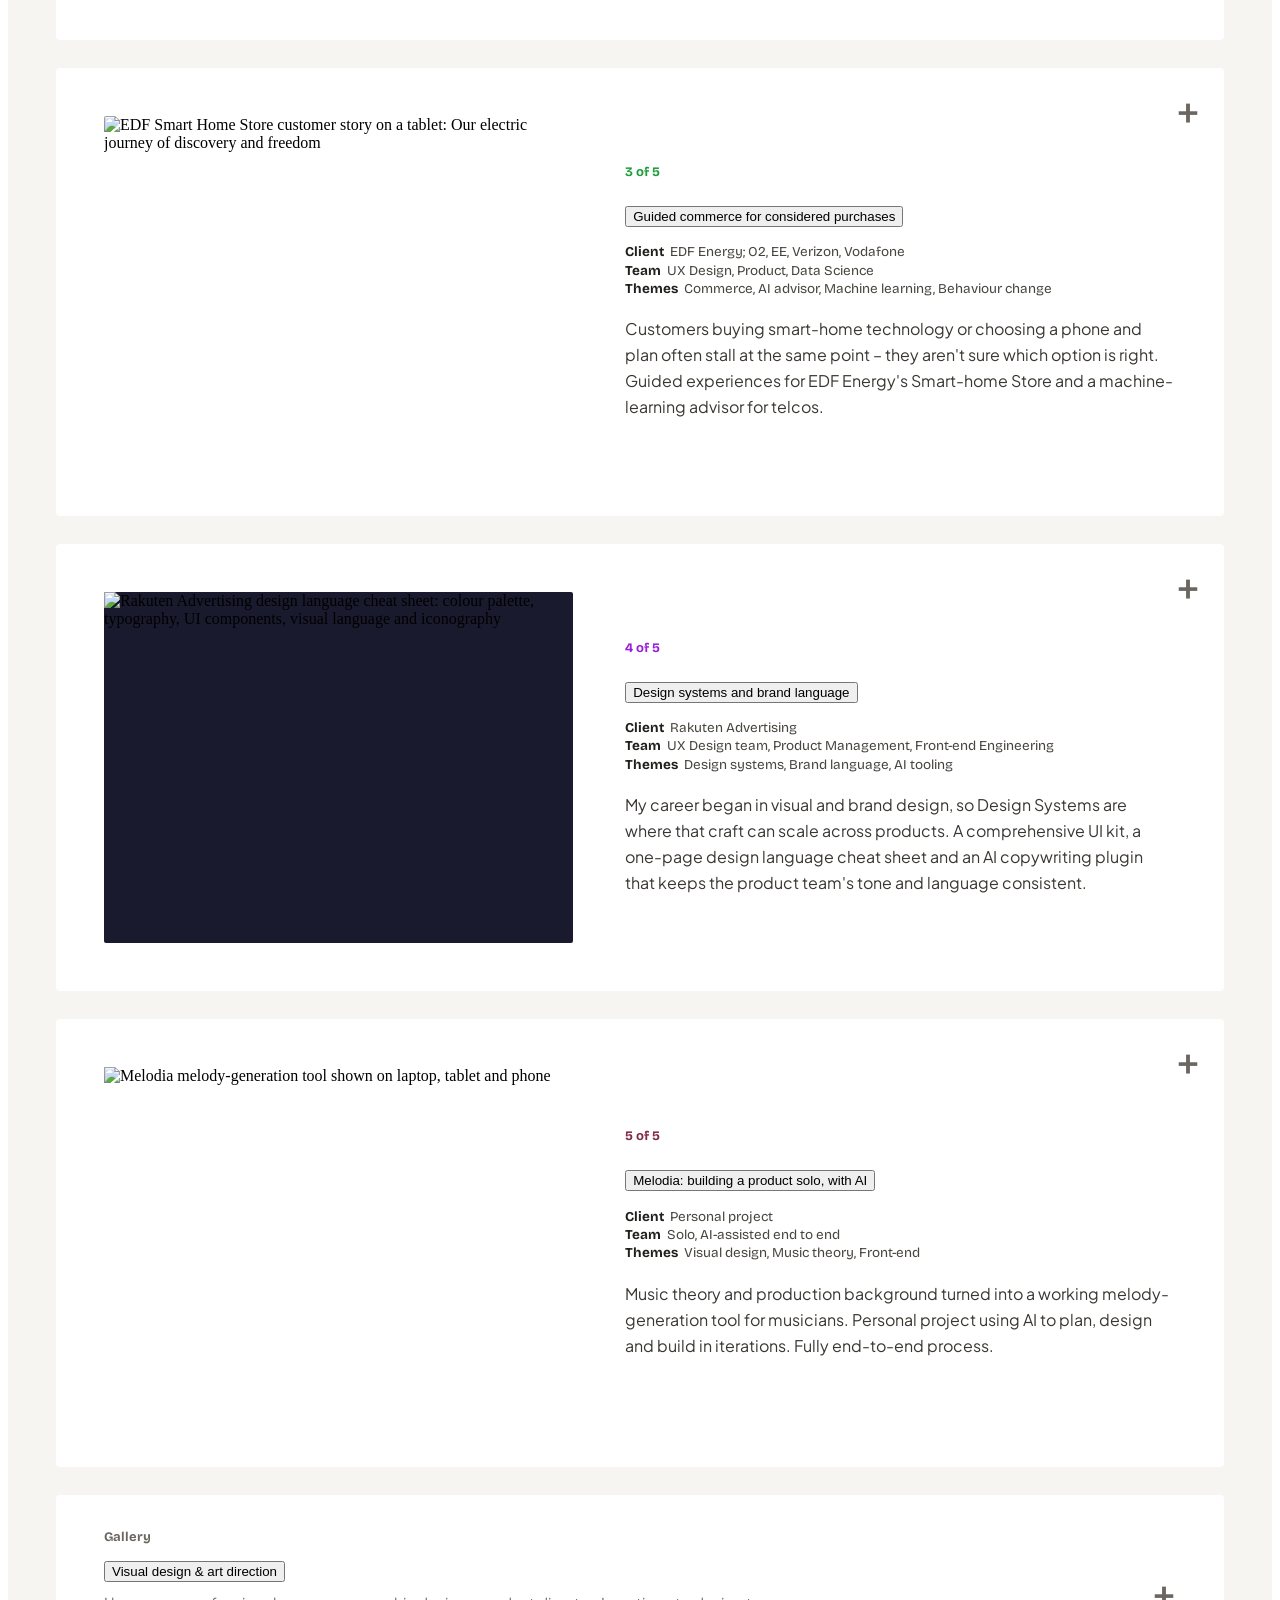
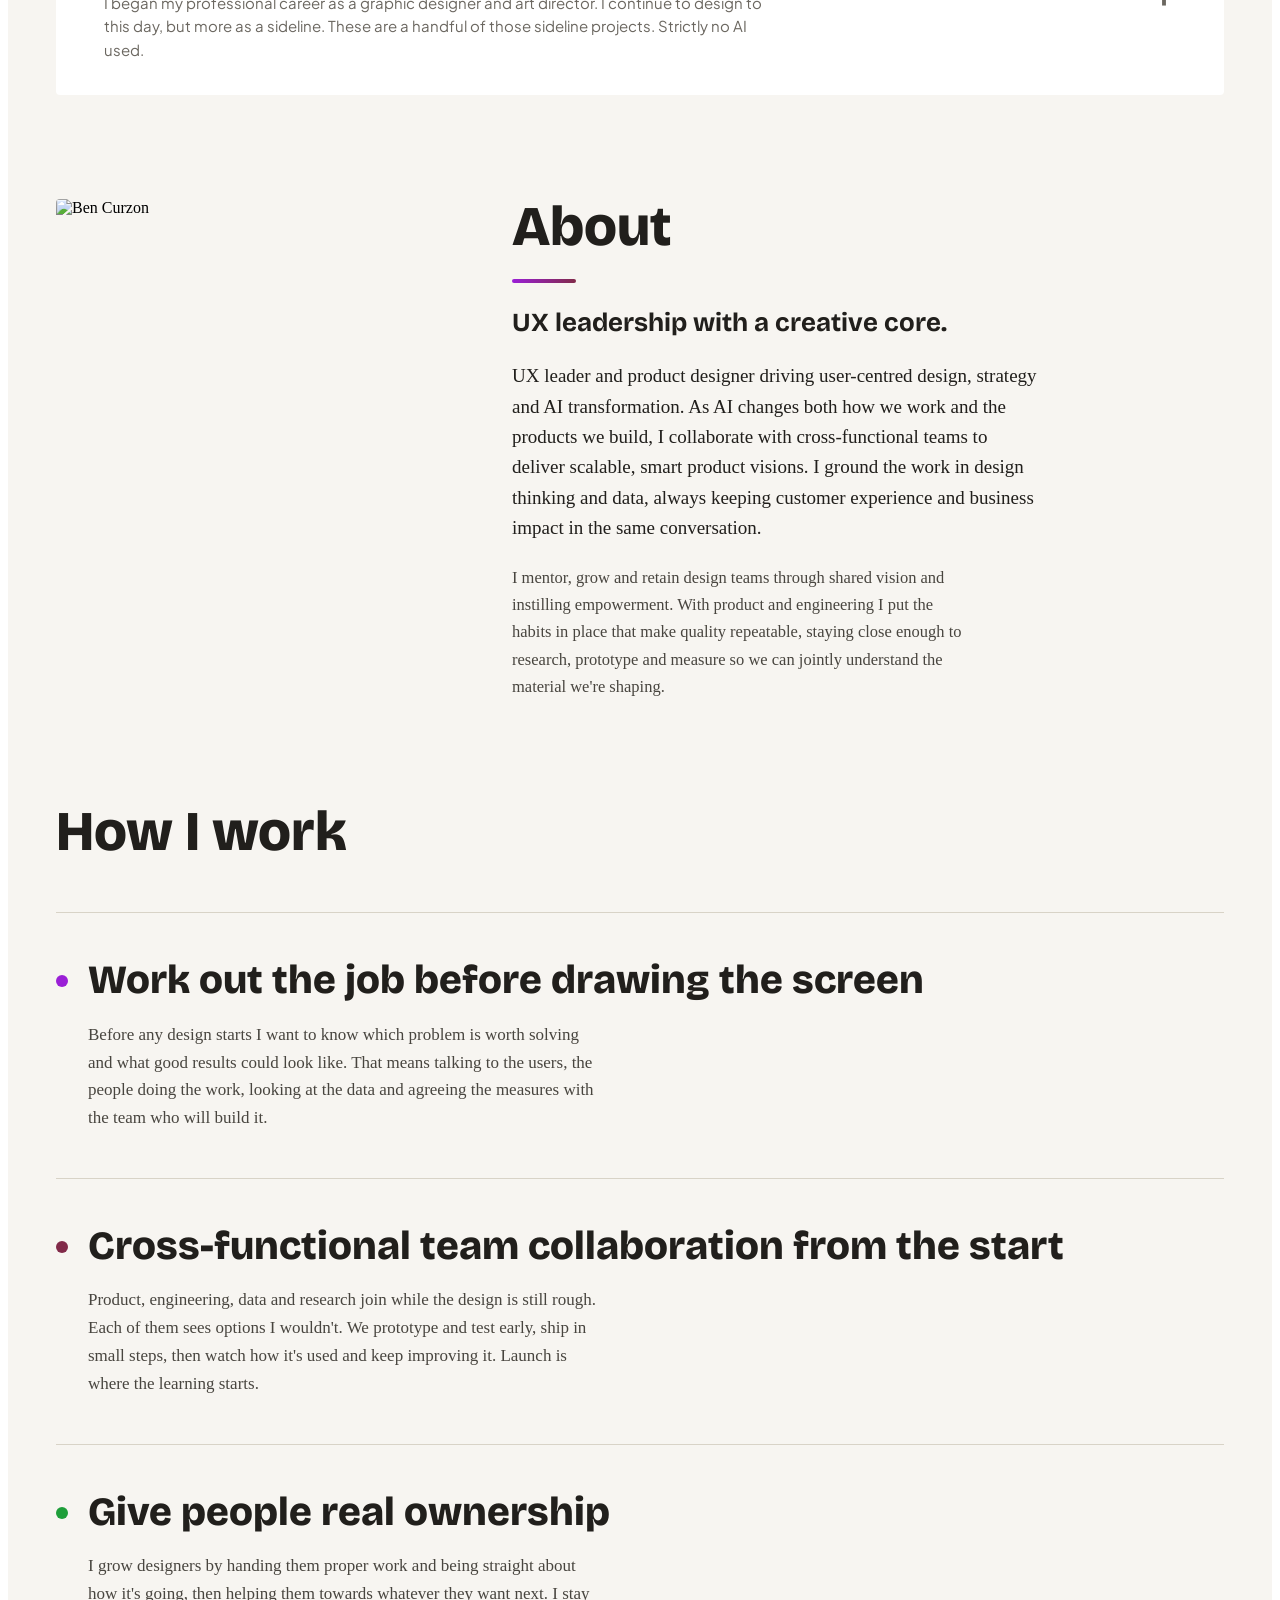
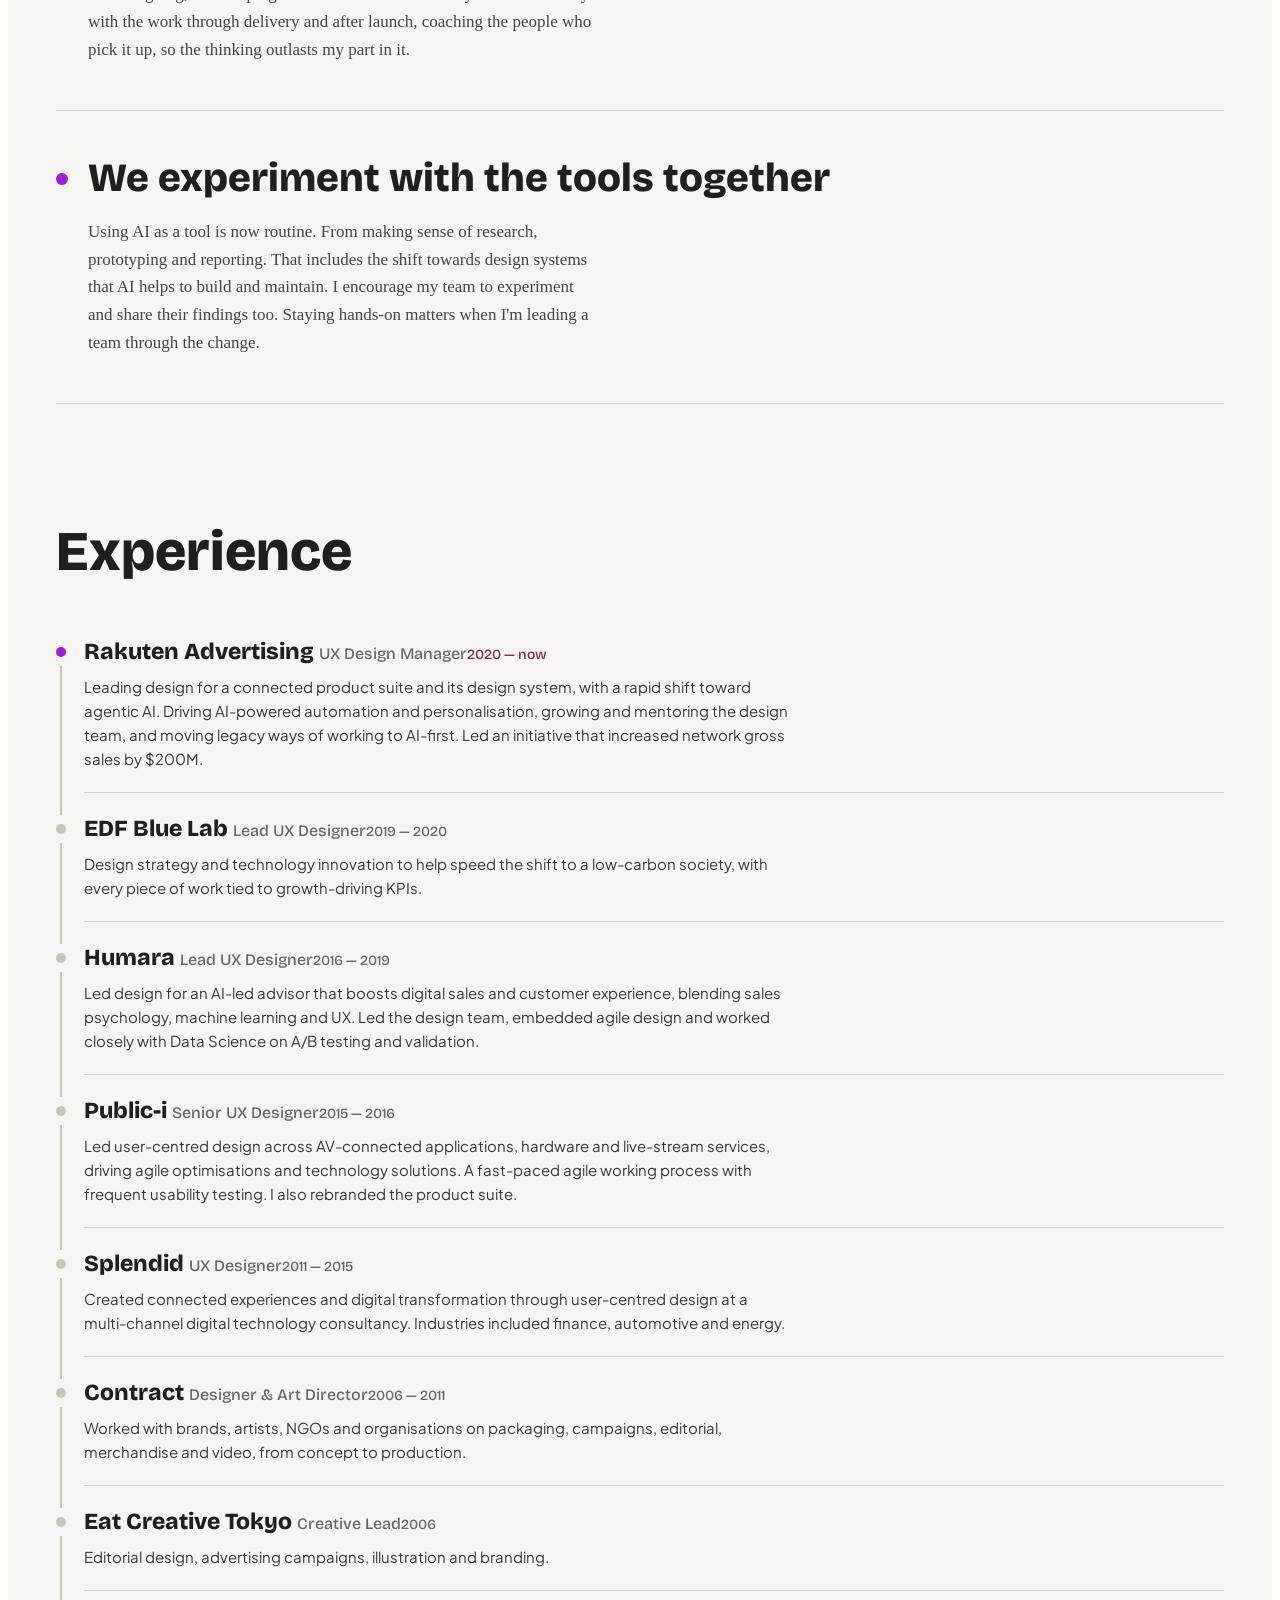
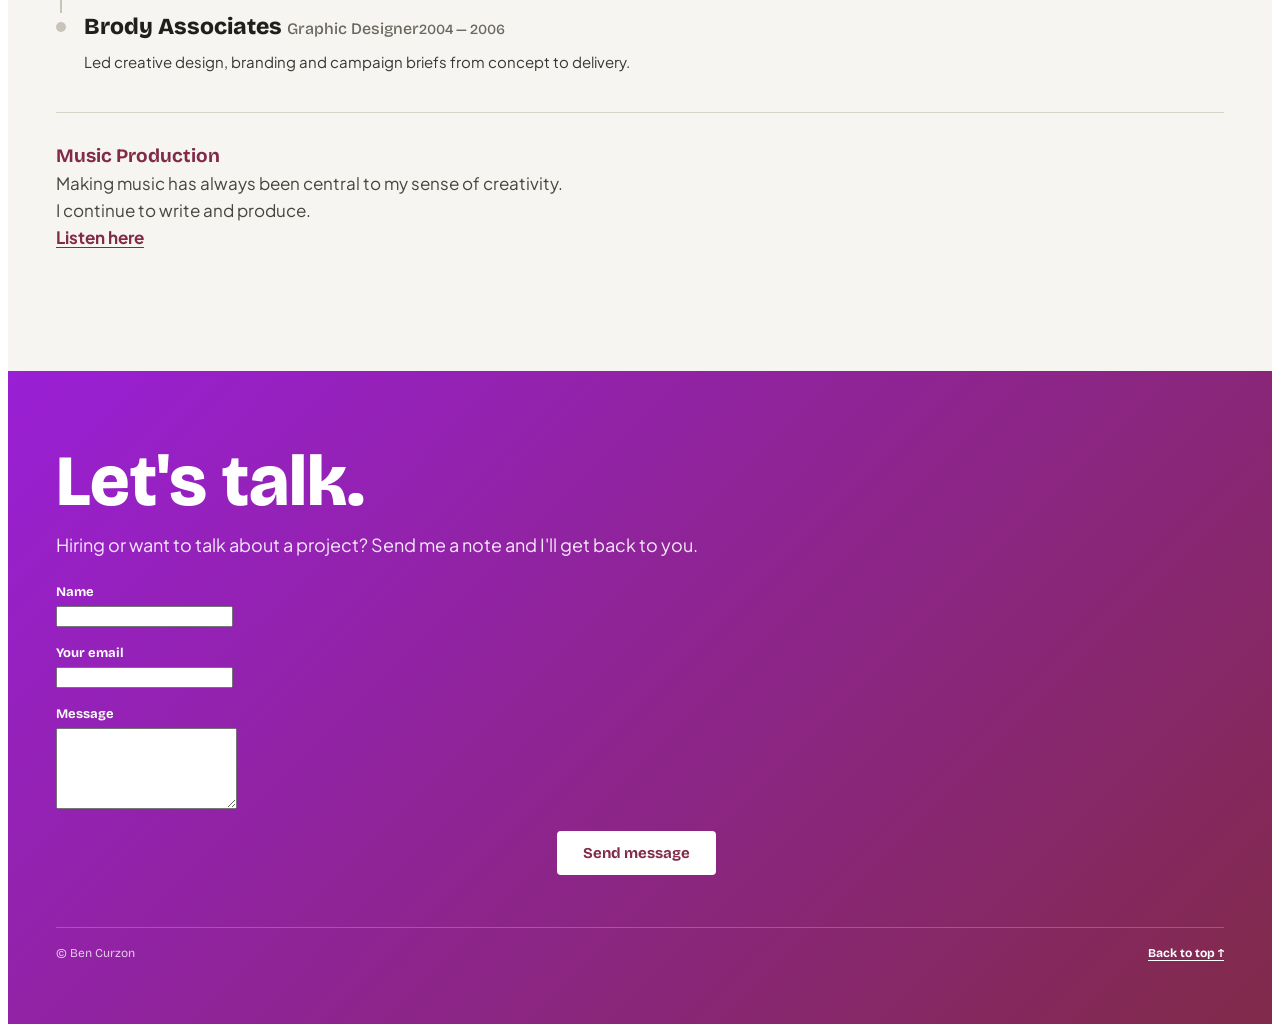
==== commit 925c62a3: "Copy and layout amends across case studies, experience and about Batched local amends, not yet deplo" ====
--- a/public/index.html
+++ b/public/index.html
@@ -16,8 +16,8 @@
 <link rel="preconnect" href="https://fonts.googleapis.com">
 <link rel="preconnect" href="https://fonts.gstatic.com" crossorigin>
 <link rel="stylesheet" href="https://fonts.googleapis.com/css2?family=Bricolage+Grotesque:opsz,wght@12..96,500..800&amp;family=Plus+Jakarta+Sans:ital,wght@0,400..800;1,400..700&amp;display=swap">
-<link rel="stylesheet" href="/css/site.css?v=20261026b">
-<script src="/js/site.js?v=20261026b" defer></script>
+<link rel="stylesheet" href="/css/site.css?v=20261027b">
+<script src="/js/site.js?v=20261027b" defer></script>
 </head>
 <body id="top">
 <a class="skip" href="#main">Skip to content</a>
@@ -61,10 +61,10 @@
             <h3 style="font-family:'Bricolage Grotesque',sans-serif; font-weight:800; font-size:clamp(24px,3vw,34px); line-height:1.05; margin:12px 0 0; color:#211F1C; max-width:22ch;"><button type="button" class="acc-btn" aria-expanded="false" aria-controls="cs-body-1">Agentic affiliate platform transformation</button></h3>
             <div style="margin-top:16px; font-family:'Bricolage Grotesque',sans-serif; font-size:13.5px; line-height:1.35; color:#48453F;">
               <div><span style="font-weight:700; color:#211F1C;">Client</span> &nbsp;Rakuten Advertising</div>
-              <div><span style="font-weight:700; color:#211F1C;">Team</span> &nbsp;SVP sponsor, Head of AI, UX Design, Product, Engineering, QA, Data Science</div>
+              <div><span style="font-weight:700; color:#211F1C;">Team</span> &nbsp;SVP sponsor, Head of AI, UX Design, Product Management, Engineering, QA, Data Science</div>
               <div><span style="font-weight:700; color:#211F1C;">Themes</span> &nbsp;Agentic AI, Design system, Measurement</div>
             </div>
-            <p style="font-family:'Plus Jakarta Sans', system-ui, sans-serif; font-size:16px; line-height:1.62; color:#3A3732; margin:18px 0 0; max-width:52ch;">Rakuten Advertising's affiliate tools were disjointed, form-based SaaS dashboards. Mirai replaces them with a team of specialised agents and a portable design system that create and manage offers through conversation.</p>
+            <p style="font-family:'Plus Jakarta Sans', system-ui, sans-serif; font-size:16px; line-height:1.62; color:#3A3732; margin:18px 0 0; max-width:52ch;">Rakuten Advertising's affiliate tools were disjointed, form-based SaaS dashboards. Mirai replaces them with a team of specialised agents and a portable design system that create, manage and guide brands’ affiliate programs through conversation and HITL.</p>
           </div>
         </div>
 
@@ -79,20 +79,20 @@
             <div style="padding:32px 0; border-top:1px solid #E7E3DA;">
               <div class="cs-row" style="display:grid; grid-template-columns:minmax(0,0.92fr) minmax(0,1.08fr); gap:52px;">
                 <div style="font-family:'Bricolage Grotesque',sans-serif; font-weight:700; font-size:13px; line-height:1.4; color:#9A1FD6;">Role &amp; team</div>
-                <p style="font-family:'Plus Jakarta Sans', system-ui, sans-serif; font-size:16px; line-height:1.62; color:#3A3732; margin:0; max-width:56ch;">UX Design Manager, leading vision and design direction with an SVP sponsor, Product, Engineering and QA — and Data Science on the MCP endpoints behind each agent.</p>
+                <p style="font-family:'Plus Jakarta Sans', system-ui, sans-serif; font-size:16px; line-height:1.62; color:#3A3732; margin:0; max-width:56ch;">UX Design Manager, leading vision and design direction with an SVP sponsor, Product Management, Engineering and QA. There was also close collaboration with Data Science on the MCP endpoints behind each agent.</p>
               </div>
             </div>
             <div style="padding:32px 0; border-top:1px solid #E7E3DA;">
               <div class="cs-row" style="display:grid; grid-template-columns:minmax(0,0.92fr) minmax(0,1.08fr); gap:52px;">
                 <div style="font-family:'Bricolage Grotesque',sans-serif; font-weight:700; font-size:13px; line-height:1.4; color:#9A1FD6;">Approach</div>
-                <p style="font-family:'Plus Jakarta Sans', system-ui, sans-serif; font-size:16px; line-height:1.62; color:#3A3732; margin:0; max-width:56ch;">Interviews and data defined the tasks worth automating. Agent endpoints were validated with Data Science before design. A portable, MCP-based design system was built alongside — now the test-bed for every AI application the business builds next.</p>
+                <p style="font-family:'Plus Jakarta Sans', system-ui, sans-serif; font-size:16px; line-height:1.62; color:#3A3732; margin:0; max-width:56ch;">User interviews and data defined the tasks we prioritised automating. Agent endpoints were validated with Data Science before design. A portable, MCP-based design system was built alongside. This design approach became the test-bed for every AI application the business built moving forward.</p>
               </div>
             </div>
             <div style="padding:32px 0; border-top:1px solid #E7E3DA;">
               <div class="cs-row" style="display:grid; grid-template-columns:minmax(0,0.92fr) minmax(0,1.08fr); gap:52px;">
                 <div style="font-family:'Bricolage Grotesque',sans-serif; font-weight:700; font-size:13px; line-height:1.4; color:#9A1FD6;">Mapping the conversation</div>
                 <div>
-                  <p style="font-family:'Plus Jakarta Sans', system-ui, sans-serif; font-size:16px; line-height:1.62; color:#3A3732; margin:0; max-width:56ch;">Before any screens, I mapped how a conversation with an agent should unfold: what it asks, the choices a person makes, and where an edit loops back. Early flows like these kept design, product and engineering aligned on the whole exchange.</p>
+                  <p style="font-family:'Plus Jakarta Sans', system-ui, sans-serif; font-size:16px; line-height:1.62; color:#3A3732; margin:0; max-width:56ch;">Before any screens, I mapped how a conversation with an agent should unfold, what it asks, the choices a person makes and where an edit loops back. Early flows like these kept design, product and engineering aligned on the whole exchange, also surfacing the importance of retaining human-in-the-loop (HITL) rather than pure conversation.</p>
                   <div class="cs-pair" style="display:grid; grid-template-columns:1fr 1fr; gap:12px; margin-top:24px;">
                     <img data-zoom="41" role="button" tabindex="0" aria-haspopup="dialog" src="/images/early-conversation-flow-map-for-creating-an-offer-the-ag.webp" width="3200" height="1360" loading="lazy" decoding="async" alt="Early conversation flow map for creating an offer: the agent's questions, the person's responses, branching choices and an edit loop, ending in launch" style="cursor:zoom-in; width:100%; height:auto; display:block; border-radius:2px; border:1px solid #E7E3DA;">
                     <img data-zoom="42" role="button" tabindex="0" aria-haspopup="dialog" src="/images/early-flow-map-for-assigning-an-offer-with-two-scenarios.webp" width="3200" height="1385" loading="lazy" decoding="async" alt="Early flow map for assigning an offer, with two scenarios, the agent's follow-up questions, offer preview cards and edit paths" style="cursor:zoom-in; width:100%; height:auto; display:block; border-radius:2px; border:1px solid #E7E3DA;">
@@ -105,7 +105,7 @@
               <div class="cs-row" style="display:grid; grid-template-columns:minmax(0,0.92fr) minmax(0,1.08fr); gap:52px;">
                 <div style="font-family:'Bricolage Grotesque',sans-serif; font-weight:700; font-size:13px; line-height:1.4; color:#9A1FD6;">Beyond the text reply</div>
                 <div>
-                  <p style="font-family:'Plus Jakarta Sans', system-ui, sans-serif; font-size:16px; line-height:1.62; color:#3A3732; margin:0; max-width:56ch;">A key design question was what an agent's answer looks like when words aren't enough. Alongside text, agents can return small interactive cards inside the conversation — a performance chart, or an offer preview with action buttons — so people can act on an answer, not just read it.</p>
+                  <p style="font-family:'Plus Jakarta Sans', system-ui, sans-serif; font-size:16px; line-height:1.62; color:#3A3732; margin:0; max-width:56ch;">A key design question was what an agent's answer looks like when words aren't enough (or as we frequently discovered, too much). Alongside text, agents can return small interactive cards inside the conversation. These could be a performance chart, action buttons, pre-defined responses. We discovered that this HITL approach of acting on an answer, not just reading it, often sped up interactions and increased a sense of trust.</p>
                   <svg class="flow-h" viewBox="0 0 600 96" role="img" aria-label="Flow: you ask in plain language, a specialist agent picks up the task, it returns an interactive card, and you act on it in the chat" style="display:block; width:100%; height:auto; margin-top:28px;">
                     <defs>
                       <marker id="mArrow" viewBox="0 0 10 10" refX="9" refY="5" markerWidth="7" markerHeight="7" orient="auto-start-reverse"><path d="M 0 0 L 10 5 L 0 10 z" fill="#6B6760"/></marker>
@@ -157,7 +157,7 @@
                     </div>
                     <div style="border-top:2px solid #9A1FD6; padding-top:12px;">
                       <div style="font-family:'Bricolage Grotesque',sans-serif; font-weight:700; font-size:15px; line-height:1.25; color:#211F1C;">Chat and dashboards are different jobs</div>
-                      <p style="font-family:'Plus Jakarta Sans', system-ui, sans-serif; font-size:14px; line-height:1.55; color:#48453F; margin:6px 0 0;">Conversation serves the moment; always-on views are a separate surface.</p>
+                      <p style="font-family:'Plus Jakarta Sans', system-ui, sans-serif; font-size:14px; line-height:1.55; color:#48453F; margin:6px 0 0;">Conversation helps with the task in hand. A dashboard you keep open to monitor your programme is a separate surface.</p>
                     </div>
                   </div>
                 </div>
@@ -171,10 +171,8 @@
                     <div><div style="font-family:'Bricolage Grotesque',sans-serif; font-weight:800; font-size:clamp(28px,3.4vw,40px); color:#9A1FD6; line-height:1;">$200M</div><div style="font-family:'Bricolage Grotesque',sans-serif; font-size:13.5px; color:#48453F; margin-top:6px;">gross-sales initiative led</div></div>
                     <div class="vdiv" style="width:1px; background:#E7E3DA;"></div>
                     <div><div style="font-family:'Bricolage Grotesque',sans-serif; font-weight:800; font-size:clamp(28px,3.4vw,40px); color:#9A1FD6; line-height:1;">93%</div><div style="font-family:'Bricolage Grotesque',sans-serif; font-size:13.5px; color:#48453F; margin-top:6px;">task time improvement</div></div>
-                    <div class="vdiv" style="width:1px; background:#E7E3DA;"></div>
-                    <div><div style="font-family:'Bricolage Grotesque',sans-serif; font-weight:800; font-size:clamp(28px,3.4vw,40px); color:#9A1FD6; line-height:1;">68%</div><div style="font-family:'Bricolage Grotesque',sans-serif; font-size:13.5px; color:#48453F; margin-top:6px;">activation uplift</div></div>
                   </div>
-                  <p style="font-family:'Plus Jakarta Sans', system-ui, sans-serif; font-size:16px; line-height:1.62; color:#3A3732; margin:24px 0 0; max-width:56ch;">93% faster offer creation. The design system is now the shared foundation for AI across the business, and the wider initiative contributed to a $200M increase in network gross sales.</p>
+                  <p style="font-family:'Plus Jakarta Sans', system-ui, sans-serif; font-size:16px; line-height:1.62; color:#3A3732; margin:24px 0 0; max-width:56ch;">Early steps in the initiative contributed to a $200M increase in network gross sales. Creating an offer is now 93% faster than it was in the legacy form-based dashboard.</p>
                 </div>
               </div>
             </div>
@@ -207,7 +205,7 @@
               <div><span style="font-weight:700; color:#211F1C;">Team</span> &nbsp;UX Design, Product, Engineering, Research</div>
               <div><span style="font-weight:700; color:#211F1C;">Themes</span> &nbsp;Mobile optimisation, Onboarding, Activation</div>
             </div>
-            <p style="font-family:'Plus Jakarta Sans', system-ui, sans-serif; font-size:16px; line-height:1.62; color:#3A3732; margin:18px 0 0; max-width:52ch;">An emerging Creator use case had inherited a desktop-first dashboard. Small-viewport usage was growing faster than the product adapted — so onboarding was rebuilt around it. 68% activation uplift within a year.</p>
+            <p style="font-family:'Plus Jakarta Sans', system-ui, sans-serif; font-size:16px; line-height:1.62; color:#3A3732; margin:18px 0 0; max-width:52ch;">A rapidly scaling Creator use case had inherited a desktop-first dashboard. Small-viewport usage was growing faster than the product adapted, so onboarding was rebuilt around it.</p>
           </div>
         </div>
         <div class="cs-panel" id="cs-body-2" hidden>
@@ -221,7 +219,10 @@
             <div style="padding:32px 0; border-top:1px solid #E7E3DA;">
               <div class="cs-row" style="display:grid; grid-template-columns:minmax(0,0.92fr) minmax(0,1.08fr); gap:52px;">
                 <div style="font-family:'Bricolage Grotesque',sans-serif; font-weight:700; font-size:13px; line-height:1.4; color:#812A49;">Result</div>
-                <p style="font-family:'Plus Jakarta Sans', system-ui, sans-serif; font-size:16px; line-height:1.62; color:#3A3732; margin:0; max-width:56ch;">68% activation uplift within a year of launch. As features kept evolving I stayed on as knowledge guardian, coaching other designers so the approach held up past launch.</p>
+                <div>
+                  <div class="stats" style="display:flex; gap:32px; flex-wrap:wrap; max-width:56ch;"><div><div style="font-family:'Bricolage Grotesque',sans-serif; font-weight:800; font-size:clamp(28px,3.4vw,40px); color:#812A49; line-height:1;">68%</div><div style="font-family:'Bricolage Grotesque',sans-serif; font-size:13.5px; color:#48453F; margin-top:6px;">activation uplift within a year of launch</div></div></div>
+                  <p style="font-family:'Plus Jakarta Sans', system-ui, sans-serif; font-size:16px; line-height:1.62; color:#3A3732; margin:24px 0 0; max-width:56ch;">As features kept evolving I stayed on as knowledge guardian, coaching other designers so the approach held up past launch.</p>
+                </div>
               </div>
             </div>
             <div style="padding:32px 0; border-top:1px solid #E7E3DA;">
@@ -237,7 +238,7 @@
               <div class="cs-row" style="display:grid; grid-template-columns:minmax(0,0.92fr) minmax(0,1.08fr); gap:52px;">
                 <div style="font-family:'Bricolage Grotesque',sans-serif; font-weight:700; font-size:13px; line-height:1.4; color:#812A49;">Onboarding, rebuilt to match</div>
                 <div style="max-width:56ch;">
-                  <p style="font-family:'Plus Jakarta Sans', system-ui, sans-serif; font-size:16px; line-height:1.62; color:#3A3732; margin:0; max-width:none;">New Creators now start on the same mobile-first footing, with a short step-by-step flow for business set-up, business model and social channels.</p>
+                  <p style="font-family:'Plus Jakarta Sans', system-ui, sans-serif; font-size:16px; line-height:1.62; color:#3A3732; margin:0; max-width:none;">New Creators now start on the same mobile-first footing, with a short step-by-step flow for business set-up, business model and social channels. Social platform authentications were also integrated to suit the persona and use case.</p>
                   <img data-zoom="27" role="button" tabindex="0" aria-haspopup="dialog" src="/images/redesigned-onboarding-flow-business-set-up-business-mode.webp" width="2000" height="1324" loading="lazy" decoding="async" alt="Redesigned onboarding flow: business set-up, business model and social channels screens on mobile" style="cursor:zoom-in; width:100%; height:auto; display:block; margin-top:24px; border-radius:2px; border:1px solid #E7E3DA;">
                   <div style="font-family:'Bricolage Grotesque',sans-serif; font-weight:700; font-size:13px; line-height:1.4; color:#812A49; margin-top:32px;">Planning the journey</div>
                   <p style="font-family:'Plus Jakarta Sans', system-ui, sans-serif; font-size:16px; line-height:1.62; color:#3A3732; margin:8px 0 0; max-width:none;">Before any screens were polished, I mapped how onboarding would connect with an Influencer Marketing Platform: from an advertiser inviting an influencer, through registration and verification, to the first offer and a shared link. Flows like this kept design, product and engineering aligned on the whole journey.</p>
@@ -261,11 +262,11 @@
             <div style="font-family:'Bricolage Grotesque',sans-serif; font-weight:700; font-size:13px; color:#1E9E3A;">3 of 5</div>
             <h3 style="font-family:'Bricolage Grotesque',sans-serif; font-weight:800; font-size:clamp(24px,3vw,34px); line-height:1.05; margin:12px 0 0; color:#211F1C; max-width:24ch;"><button type="button" class="acc-btn" aria-expanded="false" aria-controls="cs-body-3">Guided commerce for considered purchases</button></h3>
             <div style="margin-top:16px; font-family:'Bricolage Grotesque',sans-serif; font-size:13.5px; line-height:1.35; color:#48453F;">
-              <div><span style="font-weight:700; color:#211F1C;">Client</span> &nbsp;EDF Energy; O2, EE, Verizon, Virgin Media</div>
+              <div><span style="font-weight:700; color:#211F1C;">Client</span> &nbsp;EDF Energy; O2, EE, Verizon, Vodafone</div>
               <div><span style="font-weight:700; color:#211F1C;">Team</span> &nbsp;UX Design, Product, Data Science</div>
               <div><span style="font-weight:700; color:#211F1C;">Themes</span> &nbsp;Commerce, AI advisor, Machine learning, Behaviour change</div>
             </div>
-            <p style="font-family:'Plus Jakarta Sans', system-ui, sans-serif; font-size:16px; line-height:1.62; color:#3A3732; margin:18px 0 0; max-width:52ch;">Customers buying smart home technology, or choosing a phone and plan, stall at the same point: they aren't sure which option is right. Guided experiences for EDF Energy's smart home store and a machine-learning advisor for telcos. 25% increase in smart-home store sales against KPI.</p>
+            <p style="font-family:'Plus Jakarta Sans', system-ui, sans-serif; font-size:16px; line-height:1.62; color:#3A3732; margin:18px 0 0; max-width:52ch;">Customers buying smart-home technology or choosing a phone and plan often stall at the same point – they aren't sure which option is right. Guided experiences for EDF Energy's Smart-home Store and a machine-learning advisor for telcos.</p>
           </div>
         </div>
         <div class="cs-panel" id="cs-body-3" hidden>
@@ -273,13 +274,16 @@
             <div style="padding:32px 0; border-top:1px solid #E7E3DA;">
               <div class="cs-row" style="display:grid; grid-template-columns:minmax(0,0.92fr) minmax(0,1.08fr); gap:52px;">
                 <div style="font-family:'Bricolage Grotesque',sans-serif; font-weight:700; font-size:13px; line-height:1.4; color:#1E9E3A;">The challenge</div>
-                <p style="font-family:'Plus Jakarta Sans', system-ui, sans-serif; font-size:16px; line-height:1.62; color:#3A3732; margin:0; max-width:56ch;">Considered purchases stall at the same point: the customer isn't sure which option is right for them, and a product grid or a page of generic advice doesn't resolve that. Two commerce platforms in two markets, one approach: guide people to a confident choice.</p>
+                <p style="font-family:'Plus Jakarta Sans', system-ui, sans-serif; font-size:16px; line-height:1.62; color:#3A3732; margin:0; max-width:56ch;">Choice paralysis is a common occurrence for consumers. A traditional product grid or a page of generic advice doesn't often resolve that. The core challenge across these two commerce platforms was to guide people to a confident choice.</p>
               </div>
             </div>
             <div style="padding:32px 0; border-top:1px solid #E7E3DA;">
               <div class="cs-row" style="display:grid; grid-template-columns:minmax(0,0.92fr) minmax(0,1.08fr); gap:52px;">
                 <div style="font-family:'Bricolage Grotesque',sans-serif; font-weight:700; font-size:13px; line-height:1.4; color:#1E9E3A;">EDF Energy: smart home store</div>
-                <p style="font-family:'Plus Jakarta Sans', system-ui, sans-serif; font-size:16px; line-height:1.62; color:#3A3732; margin:0; max-width:56ch;">The goal was to increase sales of smart home technology, helping energy customers use energy more economically and take steps towards a low-carbon future. The barrier to heat pumps and smart thermostats wasn't awareness; generic advice doesn't change habits. I mapped real user needs and barriers with the PM throughout, designed modular tips and product recommendations tailored by usage and context, and prototyped and tested behaviour nudges and savings insights directly with users. The result was a 25% increase in smart-home store sales against KPI.</p>
+                <div>
+                  <p style="font-family:'Plus Jakarta Sans', system-ui, sans-serif; font-size:16px; line-height:1.62; color:#3A3732; margin:0; max-width:56ch;">The goal was to increase sales of smart-home technology, helping energy customers use energy more economically and take steps towards a low-carbon future. The barrier to heat pumps and smart thermostats wasn't awareness – it was the intimidation of installation. We learned that generic advice doesn't change habits either. Collaborating closely with the PM, I mapped user needs and identified barriers. I designed modular tips and product recommendations tailored by usage and context, using sales psychology framing. I prototyped and tested behaviour nudges and savings insights directly with users.</p>
+                  <div class="stats" style="display:flex; gap:32px; flex-wrap:wrap; max-width:56ch; margin-top:24px;"><div><div style="font-family:'Bricolage Grotesque',sans-serif; font-weight:800; font-size:clamp(28px,3.4vw,40px); color:#1E9E3A; line-height:1;">25%</div><div style="font-family:'Bricolage Grotesque',sans-serif; font-size:13.5px; color:#48453F; margin-top:6px;">increase in smart-home store sales against KPI</div></div></div>
+                </div>
               </div>
               <div style="margin-top:28px;">
                 <div class="cs-row" style="display:grid; grid-template-columns:minmax(0,0.92fr) minmax(0,1.08fr); gap:52px;">
@@ -299,7 +303,7 @@
                   <div></div>
                   <div style="max-width:56ch; font-family:'Plus Jakarta Sans', system-ui, sans-serif; font-size:16px;">
                     <img data-zoom="44" role="button" tabindex="0" aria-haspopup="dialog" src="/images/full-edf-smart-home-store-page-on-a-tablet-customer-stor.webp" width="1305" height="3583" loading="lazy" decoding="async" alt="Full EDF Smart Home Store page on a tablet: customer story, related products, and savings by category with before and after costs" style="cursor:zoom-in; width:100%; height:auto; display:block;">
-                    <div style="font-family:'Plus Jakarta Sans', system-ui, sans-serif; font-size:13px; line-height:1.5; color:#6B6760; margin:12px 0 0;">The full page: customer story, related products and savings by category</div>
+                    <div style="font-family:'Plus Jakarta Sans', system-ui, sans-serif; font-size:13px; line-height:1.5; color:#6B6760; margin:12px 0 0;">Energy habits as editorial, with related products and savings in context</div>
                   </div>
                 </div>
               </div>
@@ -307,7 +311,7 @@
             <div style="padding:32px 0; border-top:1px solid #E7E3DA;">
               <div class="cs-row" style="display:grid; grid-template-columns:minmax(0,0.92fr) minmax(0,1.08fr); gap:52px;">
                 <div style="font-family:'Bricolage Grotesque',sans-serif; font-weight:700; font-size:13px; line-height:1.4; color:#1E9E3A;">AI Advisor for telcos</div>
-                <p style="font-family:'Plus Jakarta Sans', system-ui, sans-serif; font-size:16px; line-height:1.62; color:#3A3732; margin:0; max-width:56ch;">For telco companies including O2, EE, Verizon and Virgin Media, I designed an AI advisor that helps customers choose the best phone and plan for their needs, using machine learning to improve its recommendations. The work ran from research, workshops, ideation and usability testing through to technical validation, in close partnership with Data Science on A/B tests that challenged the design hypotheses. I introduced agile design while managing a small team, with the assistant supported across native and web.</p>
+                <p style="font-family:'Plus Jakarta Sans', system-ui, sans-serif; font-size:16px; line-height:1.62; color:#3A3732; margin:0; max-width:56ch;">For telco companies including O2, EE, Verizon and Vodafone, I worked alongside a cross-functional team to produce an AI advisor that helps customers choose the best phone and plan for their needs. Machine learning was core to the product in improving those recommendations. The work ran from research, workshops, ideation and usability testing through to technical validation, in close partnership with Data Science on A/B tests that challenged the design hypotheses. I introduced agile design while managing a small team, with the assistant supported across native and web.</p>
               </div>
               <div style="margin-top:28px;">
                 <div class="cs-row" style="display:grid; grid-template-columns:minmax(0,0.92fr) minmax(0,1.08fr); gap:52px;">
@@ -342,7 +346,7 @@
               <div><span style="font-weight:700; color:#211F1C;">Team</span> &nbsp;UX Design team, Product Management, Front-end Engineering</div>
               <div><span style="font-weight:700; color:#211F1C;">Themes</span> &nbsp;Design systems, Brand language, AI tooling</div>
             </div>
-            <p style="font-family:'Plus Jakarta Sans', system-ui, sans-serif; font-size:16px; line-height:1.62; color:#3A3732; margin:18px 0 0; max-width:52ch;">My career began in visual and brand design, and design systems are where that craft scales across product. A comprehensive UI kit, a one-page design language cheat sheet and an AI copywriting plugin that keeps the product team's tone and language consistent.</p>
+            <p style="font-family:'Plus Jakarta Sans', system-ui, sans-serif; font-size:16px; line-height:1.62; color:#3A3732; margin:18px 0 0; max-width:52ch;">My career began in visual and brand design, so Design Systems are where that craft can scale across products. A comprehensive UI kit, a one-page design language cheat sheet and an AI copywriting plugin that keeps the product team's tone and language consistent.</p>
           </div>
         </div>
         <div class="cs-panel" id="cs-body-4" hidden>
@@ -350,7 +354,7 @@
             <div style="padding:32px 0; border-top:1px solid #E7E3DA;">
               <div class="cs-row" style="display:grid; grid-template-columns:minmax(0,0.92fr) minmax(0,1.08fr); gap:52px;">
                 <div style="font-family:'Bricolage Grotesque',sans-serif; font-weight:700; font-size:13px; line-height:1.4; color:#9A1FD6;">The design system</div>
-                <p style="font-family:'Plus Jakarta Sans', system-ui, sans-serif; font-size:16px; line-height:1.62; color:#3A3732; margin:0; max-width:56ch;">The Blueprints UI kit is a comprehensive library: typography, colour and icons, form inputs, buttons and cards, application headers and footers, modals, tables and list views, alerts and status tags, and a responsive grid with breakpoints from 360px to 1920px. It underpins both Blueprints Web and Blueprints Agentic. I inherited it as a single-product library. Working with and guiding a team of designers and engineers, we scaled it into the enterprise source of truth, in code and in design. One source of truth. My Product team own the governance, the React and Figma parity and the accessibility standards, plus the contribution process that lets teams extend it without fragmenting it.</p>
+                <p style="font-family:'Plus Jakarta Sans', system-ui, sans-serif; font-size:16px; line-height:1.62; color:#3A3732; margin:0; max-width:56ch;">The Blueprints UI kit is a comprehensive library: typography, colour and icons, form inputs, buttons and cards, application headers and footers, modals, tables and list views, alerts and status tags and a responsive grid with breakpoints. It underpins both Blueprints Web and Blueprints Agentic. I inherited it as a single-product library. Working with and guiding a team of designers and engineers, we scaled it into the enterprise source of truth, in code and in design. The Product team own the governance, the React and Figma parity and the accessibility standards, plus the contribution process that lets teams extend it without fragmenting it.</p>
               </div>
               <div style="margin-top:28px;">
                 <img data-zoom="37" role="button" tabindex="0" aria-haspopup="dialog" src="/images/rakuten-blueprints-ui-kit-typography-colour-icons-form-i.webp" width="2200" height="1323" loading="lazy" decoding="async" alt="Rakuten Blueprints UI kit: typography, colour, icons, form inputs, buttons, cards, headers, modals, tables, alerts and grid breakpoints" style="cursor:zoom-in; width:100%; height:auto; display:block; border-radius:2px; border:1px solid #E7E3DA;">
@@ -400,10 +404,9 @@
             <div style="margin-top:16px; font-family:'Bricolage Grotesque',sans-serif; font-size:13.5px; line-height:1.35; color:#48453F;">
               <div><span style="font-weight:700; color:#211F1C;">Client</span> &nbsp;Personal project</div>
               <div><span style="font-weight:700; color:#211F1C;">Team</span> &nbsp;Solo, AI-assisted end to end</div>
-              <div><span style="font-weight:700; color:#211F1C;">Themes</span> &nbsp;Music theory, Front-end</div>
-            </div>
-            <p style="font-family:'Plus Jakarta Sans', system-ui, sans-serif; font-size:16px; line-height:1.62; color:#3A3732; margin:18px 0 0; max-width:52ch;">The same AI-assisted process as the work projects, but alone, end to end — music theory and a production background turned into a working melody-generation tool for musicians.</p>
-            <p style="font-family:'Plus Jakarta Sans', system-ui, sans-serif; font-size:16px; line-height:1.62; color:#3A3732; margin:12px 0 0; max-width:52ch;"><strong style="font-weight:700; color:#211F1C;">Strictly not AI sound generation.</strong> Melodia produces MIDI data only, which people take away and play through their own sound sources. That distinction was a deliberate stance on AI-generated music. It is fully responsive, so it works across all devices.</p>
+              <div><span style="font-weight:700; color:#211F1C;">Themes</span> &nbsp;Visual design, Music theory, Front-end</div>
+            </div>
+            <p style="font-family:'Plus Jakarta Sans', system-ui, sans-serif; font-size:16px; line-height:1.62; color:#3A3732; margin:18px 0 0; max-width:52ch;">Music theory and production background turned into a working melody-generation tool for musicians. Personal project using AI to plan, design and build in iterations. Fully end-to-end process.</p>
           </div>
         </div>
         <div class="cs-panel" id="cs-body-5" hidden>
@@ -411,7 +414,12 @@
             <div style="padding:32px 0; border-top:1px solid #E7E3DA;">
               <div class="cs-row" style="display:grid; grid-template-columns:minmax(0,0.92fr) minmax(0,1.08fr); gap:52px;">
                 <div style="font-family:'Bricolage Grotesque',sans-serif; font-weight:700; font-size:13px; line-height:1.4; color:#812A49;">How it's built</div>
-                <p style="font-family:'Plus Jakarta Sans', system-ui, sans-serif; font-size:16px; line-height:1.62; color:#3A3732; margin:0; max-width:56ch;">MVP hardcoded against real music-theory rules plus a pool of AI-generated reference motifs. The output is purely MIDI data to use alongside the musician's own sound sources; no audio is generated, by AI or otherwise. Works fully offline, no server dependencies, fully responsive. Stack: React, TypeScript, Vite, Tailwind, Tone.js. Roadmap: AI motif generation, a payment gateway and affiliate links to sound sources.</p>
+                <div>
+                  <p style="font-family:'Plus Jakarta Sans', system-ui, sans-serif; font-size:16px; line-height:1.62; color:#3A3732; margin:0; max-width:56ch;">MVP hardcoded against real music-theory rules plus a pool of reference motifs. The output is purely MIDI data to use alongside the musician's own sound sources; no audio is generated, by AI or otherwise. Works fully offline, no server dependencies, fully responsive.</p>
+                  <p style="font-family:'Plus Jakarta Sans', system-ui, sans-serif; font-size:16px; line-height:1.62; color:#3A3732; margin:12px 0 0; max-width:56ch;"><strong style="font-weight:700; color:#211F1C;">Strictly not AI sound generation.</strong> Melodia produces MIDI data only, which people take away and play through their own sound sources. That distinction was a deliberate stance on AI-generated music. It is fully responsive, so it works across all devices.</p>
+                  <p style="font-family:'Plus Jakarta Sans', system-ui, sans-serif; font-size:16px; line-height:1.62; color:#3A3732; margin:12px 0 0; max-width:56ch;">Stack: React, TypeScript, Vite, Tailwind, Tone.js.</p>
+                  <p style="font-family:'Plus Jakarta Sans', system-ui, sans-serif; font-size:16px; line-height:1.62; color:#3A3732; margin:0; max-width:56ch;">Roadmap: Continuous training, payment gateway, affiliate links to sound sources.</p>
+                </div>
               </div>
               <div style="margin-top:28px;">
                 <div style="display:grid; grid-template-columns:1fr 1fr; gap:16px;">
@@ -479,7 +487,7 @@
         <div style="height:4px; width:64px; border-radius:2px; background:linear-gradient(90deg,#9A1FD6,#812A49); margin-top:24px;"></div>
         <p style="font-family:'Bricolage Grotesque',sans-serif; font-weight:700; font-size:clamp(20px,2.4vw,26px); line-height:1.25; color:#211F1C; margin:24px 0 0; max-width:56ch;">UX leadership with a creative core.</p>
         <p style="font-size:19px; line-height:1.6; color:#211F1C; margin:22px 0 0; max-width:56ch;">UX leader and product designer driving user-centred design, strategy and AI transformation. As AI changes both how we work and the products we build, I collaborate with cross-functional teams to deliver scalable, smart product visions. I ground the work in design thinking and data, always keeping customer experience and business impact in the same conversation.</p>
-        <p style="font-size:16.5px; line-height:1.66; color:#48453F; margin:20px 0 0; max-width:56ch;">I mentor, grow and retain high-performing design teams through shared vision and empowerment. With product and engineering I put the habits in place that make quality repeatable — staying close enough to research, prototype and measure, because I need to understand the material I'm asking other people to shape.</p>
+        <p style="font-size:16.5px; line-height:1.66; color:#48453F; margin:20px 0 0; max-width:56ch;">I mentor, grow and retain design teams through shared vision and instilling empowerment. With product and engineering I put the habits in place that make quality repeatable, staying close enough to research, prototype and measure so we can jointly understand the material we're shaping.</p>
       </div>
     </div>
   </div>
@@ -495,14 +503,14 @@
           <div style="width:12px; height:12px; border-radius:50%; background:#9A1FD6; flex-shrink:0; margin-top:16px;"></div>
           <p style="font-family:'Bricolage Grotesque',sans-serif; font-weight:800; font-size:clamp(24px,3.2vw,40px); line-height:1.08; color:#211F1C; margin:0;">Work out the job before drawing the screen</p>
         </div>
-        <p style="font-size:17px; line-height:1.64; color:#48453F; margin:18px 0 0 32px; max-width:60ch;">Before any design starts I want to know which problem is worth solving and what a good result looks like. That means talking to the people doing the work, looking at the data, and agreeing the measures with the team who will build it.</p>
+        <p style="font-size:17px; line-height:1.64; color:#48453F; margin:18px 0 0 32px; max-width:60ch;">Before any design starts I want to know which problem is worth solving and what good results could look like. That means talking to the users, the people doing the work, looking at the data and agreeing the measures with the team who will build it.</p>
       </div>
 
       <!-- principle 2 -->
       <div class="prow" style="padding:46px 0; border-top:1px solid #D8D3C7;">
         <div style="display:flex; gap:20px; align-items:flex-start;">
           <div style="width:12px; height:12px; border-radius:50%; background:#812A49; flex-shrink:0; margin-top:16px;"></div>
-          <p style="font-family:'Bricolage Grotesque',sans-serif; font-weight:800; font-size:clamp(24px,3.2vw,40px); line-height:1.08; color:#211F1C; margin:0;">Bring the whole team in on day one</p>
+          <p style="font-family:'Bricolage Grotesque',sans-serif; font-weight:800; font-size:clamp(24px,3.2vw,40px); line-height:1.08; color:#211F1C; margin:0;">Cross-functional team collaboration from the start</p>
         </div>
         <p style="font-size:17px; line-height:1.64; color:#48453F; margin:18px 0 0 32px; max-width:60ch;">Product, engineering, data and research join while the design is still rough. Each of them sees options I wouldn't. We prototype and test early, ship in small steps, then watch how it's used and keep improving it. Launch is where the learning starts.</p>
       </div>
@@ -520,9 +528,9 @@
       <div class="prow" style="padding:46px 0; border-top:1px solid #D8D3C7; border-bottom:1px solid #D8D3C7;">
         <div style="display:flex; gap:20px; align-items:flex-start;">
           <div style="width:12px; height:12px; border-radius:50%; background:#9A1FD6; flex-shrink:0; margin-top:16px;"></div>
-          <p style="font-family:'Bricolage Grotesque',sans-serif; font-weight:800; font-size:clamp(24px,3.2vw,40px); line-height:1.08; color:#211F1C; margin:0;">I use the tools before I ask anyone else to</p>
-        </div>
-        <p style="font-size:17px; line-height:1.64; color:#48453F; margin:18px 0 0 32px; max-width:60ch;">I build with AI myself, from making sense of research to prototyping to reading the results, so I know what it does well and where it gets in the way. That matters when I'm leading a team through the change.</p>
+          <p style="font-family:'Bricolage Grotesque',sans-serif; font-weight:800; font-size:clamp(24px,3.2vw,40px); line-height:1.08; color:#211F1C; margin:0;">We experiment with the tools together</p>
+        </div>
+        <p style="font-size:17px; line-height:1.64; color:#48453F; margin:18px 0 0 32px; max-width:60ch;">Using AI as a tool is now routine. From making sense of research, prototyping and reporting. That includes the shift towards design systems that AI helps to build and maintain. I encourage my team to experiment and share their findings too. Staying hands-on matters when I'm leading a team through the change.</p>
       </div>
     </div>
   </div>
@@ -535,8 +543,7 @@
       <div aria-hidden="true" style="position:absolute; left:4px; width:2px; background:#C9C4B9; top:50px; bottom:0;"></div>
       <div class="exp-head" style="display:flex; align-items:baseline; gap:18px; padding-left:28px;">
         <div style="position:absolute; left:0; top:31px; z-index:1; width:10px; height:10px; border-radius:50%; background:#9A1FD6;"></div>
-        <div class="exp-title" style="font-family:'Bricolage Grotesque',sans-serif; font-weight:800; font-size:23px; color:#211F1C; flex:1;">Rakuten Advertising <span style="font-weight:500; font-size:16px; color:#6B6760;">UX Design Manager</span></div>
-        <div style="font-family:'Bricolage Grotesque',sans-serif; font-size:14px; color:#812A49;">2020 — now</div>
+        <div class="exp-title" style="font-family:'Bricolage Grotesque',sans-serif; font-weight:800; font-size:23px; color:#211F1C; flex:1;">Rakuten Advertising <span style="font-weight:500; font-size:16px; color:#6B6760;">UX Design Manager</span><span class="exp-dates" style="font-family:'Bricolage Grotesque',sans-serif; font-weight:500; font-size:14px; color:#812A49;">2020 — now</span></div>
       </div>
       <p style="font-family:'Plus Jakarta Sans', system-ui, sans-serif; font-size:15px; line-height:1.6; color:#3A3732; margin:10px 0 0 28px; max-width:64ch;">Leading design for a connected product suite and its design system, with a rapid shift toward agentic AI. Driving AI-powered automation and personalisation, growing and mentoring the design team, and moving legacy ways of working to AI-first. Led an initiative that increased network gross sales by $200M.</p>
     </div>
@@ -546,8 +553,7 @@
       <div aria-hidden="true" style="position:absolute; left:4px; width:2px; background:#C9C4B9; top:50px; bottom:0;"></div>
       <div class="exp-head" style="display:flex; align-items:baseline; gap:18px; padding-left:28px;">
         <div style="position:absolute; left:0; top:31px; z-index:1; width:10px; height:10px; border-radius:50%; background:#C9C4B9;"></div>
-        <div class="exp-title" style="font-family:'Bricolage Grotesque',sans-serif; font-weight:800; font-size:23px; color:#211F1C; flex:1;">EDF Blue Lab <span style="font-weight:500; font-size:16px; color:#6B6760;">Lead UX Designer</span></div>
-        <div style="font-family:'Bricolage Grotesque',sans-serif; font-size:14px; color:#6B6760;">2019 — 2020</div>
+        <div class="exp-title" style="font-family:'Bricolage Grotesque',sans-serif; font-weight:800; font-size:23px; color:#211F1C; flex:1;">EDF Blue Lab <span style="font-weight:500; font-size:16px; color:#6B6760;">Lead UX Designer</span><span class="exp-dates" style="font-family:'Bricolage Grotesque',sans-serif; font-weight:500; font-size:14px; color:#6B6760;">2019 — 2020</span></div>
       </div>
       <p style="font-family:'Plus Jakarta Sans', system-ui, sans-serif; font-size:15px; line-height:1.6; color:#3A3732; margin:10px 0 0 28px; max-width:64ch;">Design strategy and technology innovation to help speed the shift to a low-carbon society, with every piece of work tied to growth-driving KPIs.</p>
     </div>
@@ -557,8 +563,7 @@
       <div aria-hidden="true" style="position:absolute; left:4px; width:2px; background:#C9C4B9; top:50px; bottom:0;"></div>
       <div class="exp-head" style="display:flex; align-items:baseline; gap:18px; padding-left:28px;">
         <div style="position:absolute; left:0; top:31px; z-index:1; width:10px; height:10px; border-radius:50%; background:#C9C4B9;"></div>
-        <div class="exp-title" style="font-family:'Bricolage Grotesque',sans-serif; font-weight:800; font-size:23px; color:#211F1C; flex:1;">Humara <span style="font-weight:500; font-size:16px; color:#6B6760;">Lead UX Designer</span></div>
-        <div style="font-family:'Bricolage Grotesque',sans-serif; font-size:14px; color:#6B6760;">2016 — 2019</div>
+        <div class="exp-title" style="font-family:'Bricolage Grotesque',sans-serif; font-weight:800; font-size:23px; color:#211F1C; flex:1;">Humara <span style="font-weight:500; font-size:16px; color:#6B6760;">Lead UX Designer</span><span class="exp-dates" style="font-family:'Bricolage Grotesque',sans-serif; font-weight:500; font-size:14px; color:#6B6760;">2016 — 2019</span></div>
       </div>
       <p style="font-family:'Plus Jakarta Sans', system-ui, sans-serif; font-size:15px; line-height:1.6; color:#3A3732; margin:10px 0 0 28px; max-width:64ch;">Led design for an AI-led advisor that boosts digital sales and customer experience, blending sales psychology, machine learning and UX. Led the design team, embedded agile design and worked closely with Data Science on A/B testing and validation.</p>
     </div>
@@ -568,10 +573,9 @@
       <div aria-hidden="true" style="position:absolute; left:4px; width:2px; background:#C9C4B9; top:50px; bottom:0;"></div>
       <div class="exp-head" style="display:flex; align-items:baseline; gap:18px; padding-left:28px;">
         <div style="position:absolute; left:0; top:31px; z-index:1; width:10px; height:10px; border-radius:50%; background:#C9C4B9;"></div>
-        <div class="exp-title" style="font-family:'Bricolage Grotesque',sans-serif; font-weight:800; font-size:23px; color:#211F1C; flex:1;">Public-i <span style="font-weight:500; font-size:16px; color:#6B6760;">Senior UX Designer</span></div>
-        <div style="font-family:'Bricolage Grotesque',sans-serif; font-size:14px; color:#6B6760;">2015 — 2016</div>
-      </div>
-      <p style="font-family:'Plus Jakarta Sans', system-ui, sans-serif; font-size:15px; line-height:1.6; color:#3A3732; margin:10px 0 0 28px; max-width:64ch;">Led user-centred design across AV-connected applications and live-stream services, driving agile optimisations and technology solutions.</p>
+        <div class="exp-title" style="font-family:'Bricolage Grotesque',sans-serif; font-weight:800; font-size:23px; color:#211F1C; flex:1;">Public-i <span style="font-weight:500; font-size:16px; color:#6B6760;">Senior UX Designer</span><span class="exp-dates" style="font-family:'Bricolage Grotesque',sans-serif; font-weight:500; font-size:14px; color:#6B6760;">2015 — 2016</span></div>
+      </div>
+      <p style="font-family:'Plus Jakarta Sans', system-ui, sans-serif; font-size:15px; line-height:1.6; color:#3A3732; margin:10px 0 0 28px; max-width:64ch;">Led user-centred design across AV-connected applications, hardware and live-stream services, driving agile optimisations and technology solutions. A fast-paced agile working process with frequent usability testing. I also rebranded the product suite.</p>
     </div>
     <div style="position:relative; padding:22px 0;">
       <div aria-hidden="true" style="position:absolute; left:28px; right:0; bottom:0; height:1px; background:#D8D3C7;"></div>
@@ -579,10 +583,9 @@
       <div aria-hidden="true" style="position:absolute; left:4px; width:2px; background:#C9C4B9; top:50px; bottom:0;"></div>
       <div class="exp-head" style="display:flex; align-items:baseline; gap:18px; padding-left:28px;">
         <div style="position:absolute; left:0; top:31px; z-index:1; width:10px; height:10px; border-radius:50%; background:#C9C4B9;"></div>
-        <div class="exp-title" style="font-family:'Bricolage Grotesque',sans-serif; font-weight:800; font-size:23px; color:#211F1C; flex:1;">Splendid <span style="font-weight:500; font-size:16px; color:#6B6760;">UX Designer</span></div>
-        <div style="font-family:'Bricolage Grotesque',sans-serif; font-size:14px; color:#6B6760;">2011 — 2015</div>
-      </div>
-      <p style="font-family:'Plus Jakarta Sans', system-ui, sans-serif; font-size:15px; line-height:1.6; color:#3A3732; margin:10px 0 0 28px; max-width:64ch;">Created connected experiences and digital transformation through user-centred design at a multi-channel digital technology consultancy.</p>
+        <div class="exp-title" style="font-family:'Bricolage Grotesque',sans-serif; font-weight:800; font-size:23px; color:#211F1C; flex:1;">Splendid <span style="font-weight:500; font-size:16px; color:#6B6760;">UX Designer</span><span class="exp-dates" style="font-family:'Bricolage Grotesque',sans-serif; font-weight:500; font-size:14px; color:#6B6760;">2011 — 2015</span></div>
+      </div>
+      <p style="font-family:'Plus Jakarta Sans', system-ui, sans-serif; font-size:15px; line-height:1.6; color:#3A3732; margin:10px 0 0 28px; max-width:64ch;">Created connected experiences and digital transformation through user-centred design at a multi-channel digital technology consultancy. Industries included finance, automotive and energy.</p>
     </div>
     <div style="position:relative; padding:22px 0;">
       <div aria-hidden="true" style="position:absolute; left:28px; right:0; bottom:0; height:1px; background:#D8D3C7;"></div>
@@ -590,8 +593,7 @@
       <div aria-hidden="true" style="position:absolute; left:4px; width:2px; background:#C9C4B9; top:50px; bottom:0;"></div>
       <div class="exp-head" style="display:flex; align-items:baseline; gap:18px; padding-left:28px;">
         <div style="position:absolute; left:0; top:31px; z-index:1; width:10px; height:10px; border-radius:50%; background:#C9C4B9;"></div>
-        <div class="exp-title" style="font-family:'Bricolage Grotesque',sans-serif; font-weight:800; font-size:23px; color:#211F1C; flex:1;">Contract <span style="font-weight:500; font-size:16px; color:#6B6760;">Designer &amp; Art Director</span></div>
-        <div style="font-family:'Bricolage Grotesque',sans-serif; font-size:14px; color:#6B6760;">2006 — 2011</div>
+        <div class="exp-title" style="font-family:'Bricolage Grotesque',sans-serif; font-weight:800; font-size:23px; color:#211F1C; flex:1;">Contract <span style="font-weight:500; font-size:16px; color:#6B6760;">Designer &amp; Art Director</span><span class="exp-dates" style="font-family:'Bricolage Grotesque',sans-serif; font-weight:500; font-size:14px; color:#6B6760;">2006 — 2011</span></div>
       </div>
       <p style="font-family:'Plus Jakarta Sans', system-ui, sans-serif; font-size:15px; line-height:1.6; color:#3A3732; margin:10px 0 0 28px; max-width:64ch;">Worked with brands, artists, NGOs and organisations on packaging, campaigns, editorial, merchandise and video, from concept to production.</p>
     </div>
@@ -601,8 +603,7 @@
       <div aria-hidden="true" style="position:absolute; left:4px; width:2px; background:#C9C4B9; top:50px; bottom:0;"></div>
       <div class="exp-head" style="display:flex; align-items:baseline; gap:18px; padding-left:28px;">
         <div style="position:absolute; left:0; top:31px; z-index:1; width:10px; height:10px; border-radius:50%; background:#C9C4B9;"></div>
-        <div class="exp-title" style="font-family:'Bricolage Grotesque',sans-serif; font-weight:800; font-size:23px; color:#211F1C; flex:1;">Eat Creative Tokyo <span style="font-weight:500; font-size:16px; color:#6B6760;">Creative Lead</span></div>
-        <div style="font-family:'Bricolage Grotesque',sans-serif; font-size:14px; color:#6B6760;">2006</div>
+        <div class="exp-title" style="font-family:'Bricolage Grotesque',sans-serif; font-weight:800; font-size:23px; color:#211F1C; flex:1;">Eat Creative Tokyo <span style="font-weight:500; font-size:16px; color:#6B6760;">Creative Lead</span><span class="exp-dates" style="font-family:'Bricolage Grotesque',sans-serif; font-weight:500; font-size:14px; color:#6B6760;">2006</span></div>
       </div>
       <p style="font-family:'Plus Jakarta Sans', system-ui, sans-serif; font-size:15px; line-height:1.6; color:#3A3732; margin:10px 0 0 28px; max-width:64ch;">Editorial design, advertising campaigns, illustration and branding.</p>
     </div>
@@ -610,15 +611,14 @@
       <div aria-hidden="true" style="position:absolute; left:4px; width:2px; background:#C9C4B9; top:0; height:22px;"></div>
       <div class="exp-head" style="display:flex; align-items:baseline; gap:18px; padding-left:28px;">
         <div style="position:absolute; left:0; top:31px; z-index:1; width:10px; height:10px; border-radius:50%; background:#C9C4B9;"></div>
-        <div class="exp-title" style="font-family:'Bricolage Grotesque',sans-serif; font-weight:800; font-size:23px; color:#211F1C; flex:1;">Brody Associates <span style="font-weight:500; font-size:16px; color:#6B6760;">Graphic Designer</span></div>
-        <div style="font-family:'Bricolage Grotesque',sans-serif; font-size:14px; color:#6B6760;">2004 — 2006</div>
+        <div class="exp-title" style="font-family:'Bricolage Grotesque',sans-serif; font-weight:800; font-size:23px; color:#211F1C; flex:1;">Brody Associates <span style="font-weight:500; font-size:16px; color:#6B6760;">Graphic Designer</span><span class="exp-dates" style="font-family:'Bricolage Grotesque',sans-serif; font-weight:500; font-size:14px; color:#6B6760;">2004 — 2006</span></div>
       </div>
       <p style="font-family:'Plus Jakarta Sans', system-ui, sans-serif; font-size:15px; line-height:1.6; color:#3A3732; margin:10px 0 0 28px; max-width:64ch;">Led creative design, branding and campaign briefs from concept to delivery.</p>
     </div>
     <div style="margin-top:16px; padding-top:32px; border-top:1px solid #D8D3C7;">
       <div>
       <div style="font-family:'Bricolage Grotesque',sans-serif; font-weight:700; font-size:19px; line-height:1.2; color:#812A49;">Music Production</div>
-      <p style="font-family:'Plus Jakarta Sans', system-ui, sans-serif; font-size:17px; line-height:1.6; color:#48453F; margin:2px 0 0; max-width:62ch;">Music has been an integral part of my cultural expression for as long as I can think back. I continue to explore production and songwriting. <button type="button" data-open-music aria-haspopup="dialog" style="cursor:pointer; background:none; border:0; padding:0; font:inherit; font-weight:700; color:#812A49; text-decoration:underline; text-underline-offset:3px;">Listen here</button></p>
+      <p style="font-family:'Plus Jakarta Sans', system-ui, sans-serif; font-size:17px; line-height:1.6; color:#48453F; margin:2px 0 0; max-width:62ch;">Making music has always been central to my sense of creativity.<br>I continue to write and produce.<br><button type="button" data-open-music aria-haspopup="dialog" style="cursor:pointer; background:none; border:0; padding:0; font:inherit; font-weight:700; color:#812A49; text-decoration:underline; text-underline-offset:3px;">Listen here</button></p>
       </div>
     </div>
   </div>
@@ -705,7 +705,7 @@
           <a href="https://open.spotify.com/artist/04xCJXpI3inkzNSU3noKIq" target="_blank" rel="noopener noreferrer" style="display:flex; align-items:center; justify-content:space-between; text-decoration:none; padding:14px 18px; border:1px solid #E3DFD6; border-radius:8px; font-family:'Bricolage Grotesque',sans-serif; font-weight:700; font-size:15px; color:#211F1C;"><span>Spotify</span><span style="color:#9A1FD6;">↗</span></a>
           <a href="https://music.apple.com/gb/artist/theddra/1700341918" target="_blank" rel="noopener noreferrer" style="display:flex; align-items:center; justify-content:space-between; text-decoration:none; padding:14px 18px; border:1px solid #E3DFD6; border-radius:8px; font-family:'Bricolage Grotesque',sans-serif; font-weight:700; font-size:15px; color:#211F1C;"><span>Apple Music</span><span style="color:#9A1FD6;">↗</span></a>
           <a href="https://music.youtube.com/@theddra-vw4eq" target="_blank" rel="noopener noreferrer" style="display:flex; align-items:center; justify-content:space-between; text-decoration:none; padding:14px 18px; border:1px solid #E3DFD6; border-radius:8px; font-family:'Bricolage Grotesque',sans-serif; font-weight:700; font-size:15px; color:#211F1C;"><span>YouTube Music</span><span style="color:#9A1FD6;">↗</span></a>
-          <a href="https://tidal.com/artist/41052236/u" target="_blank" rel="noopener noreferrer" style="display:flex; align-items:center; justify-content:space-between; text-decoration:none; padding:14px 18px; border:1px solid #E3DFD6; border-radius:8px; font-family:'Bricolage Grotesque',sans-serif; font-weight:700; font-size:15px; color:#211F1C;"><span>Tidal</span><span style="color:#9A1FD6;">↗</span></a>
+          <a href="https://tidal.com/artist/41052236" target="_blank" rel="noopener noreferrer" style="display:flex; align-items:center; justify-content:space-between; text-decoration:none; padding:14px 18px; border:1px solid #E3DFD6; border-radius:8px; font-family:'Bricolage Grotesque',sans-serif; font-weight:700; font-size:15px; color:#211F1C;"><span>Tidal</span><span style="color:#9A1FD6;">↗</span></a>
         </div>
       </div>
     </div>
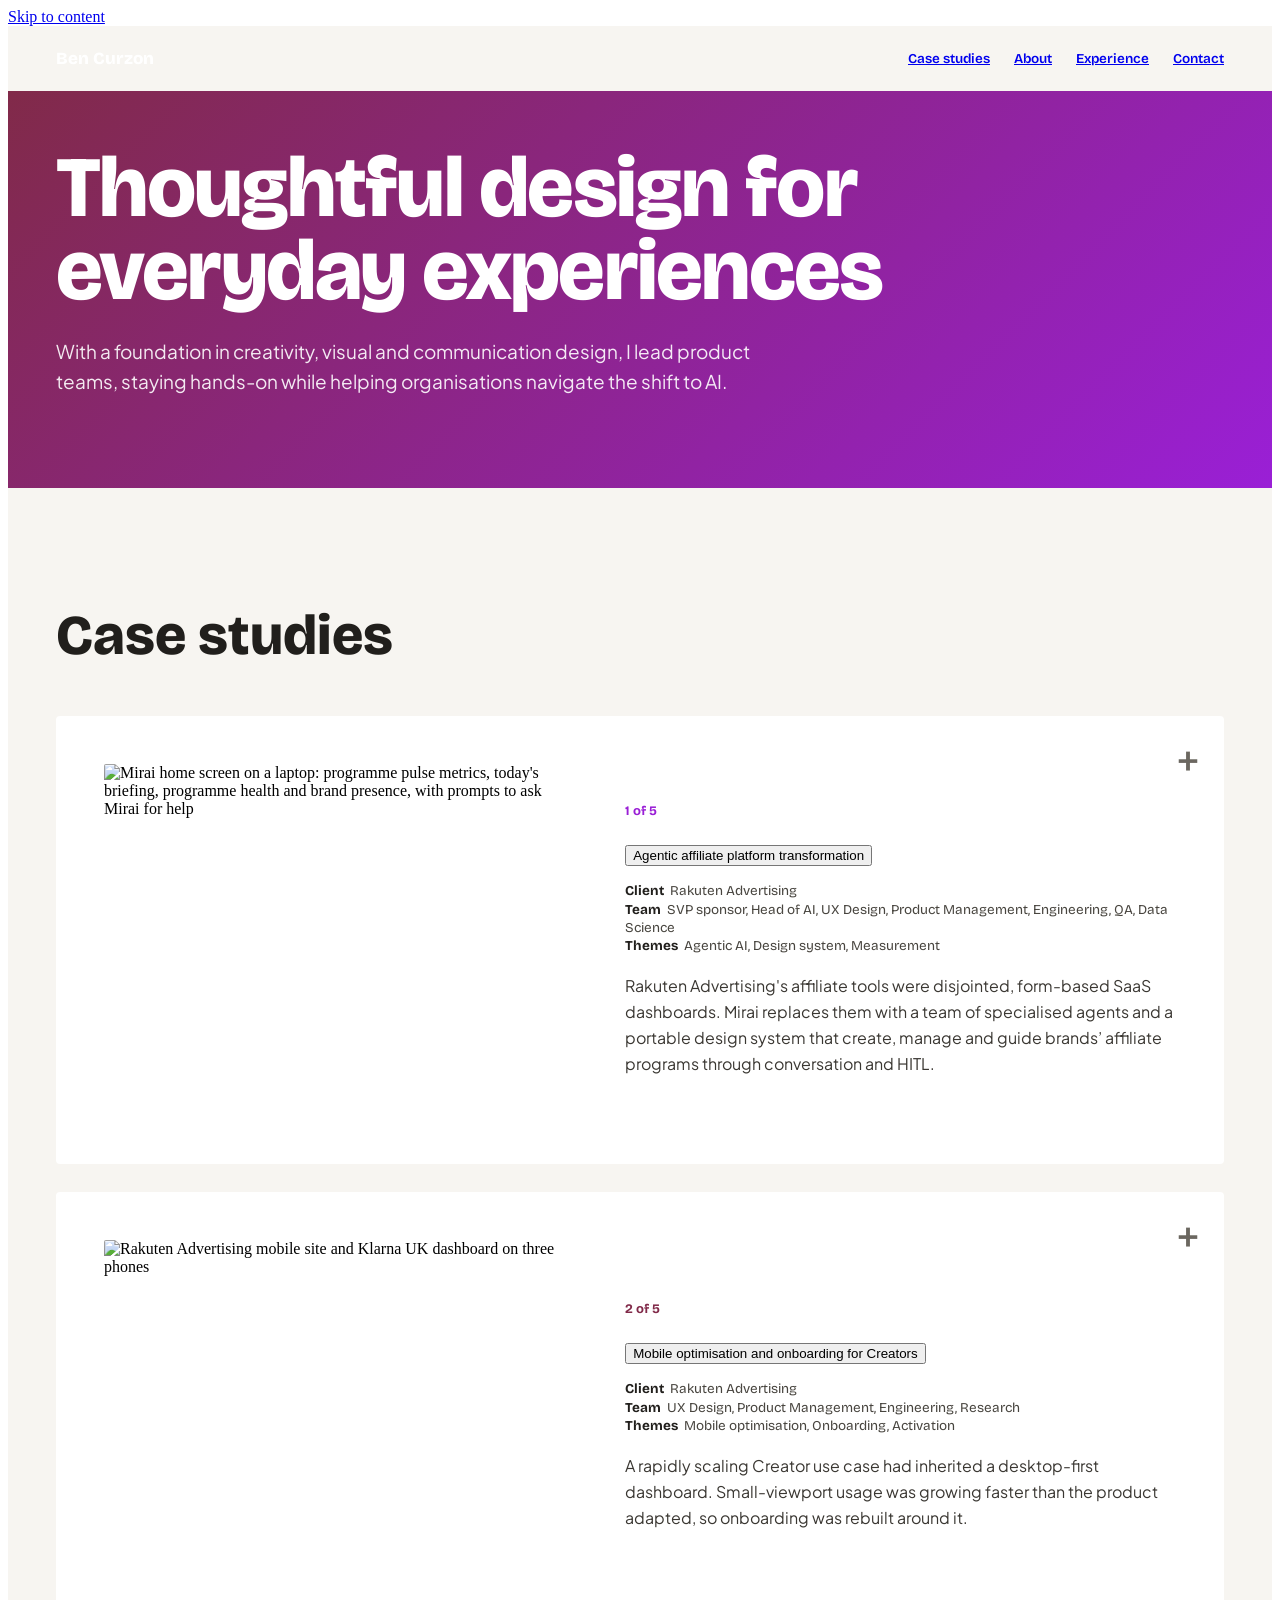
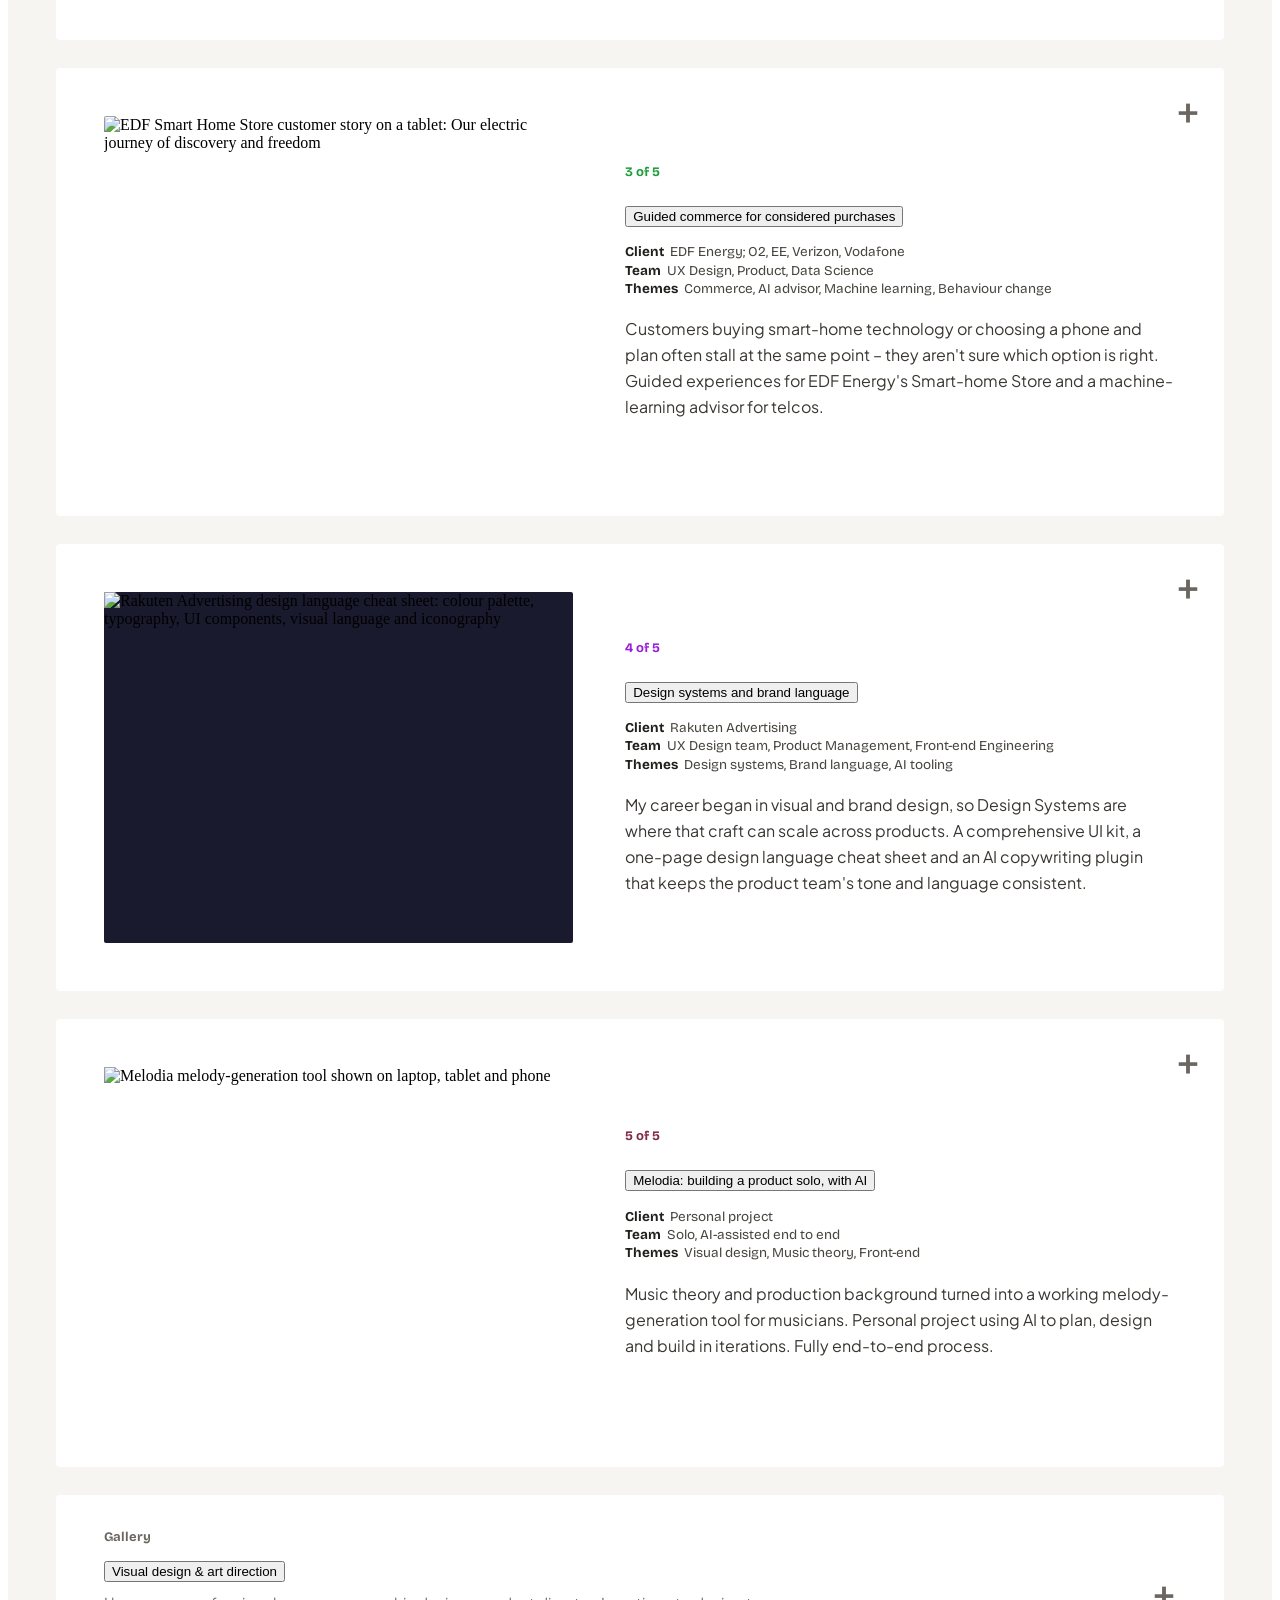
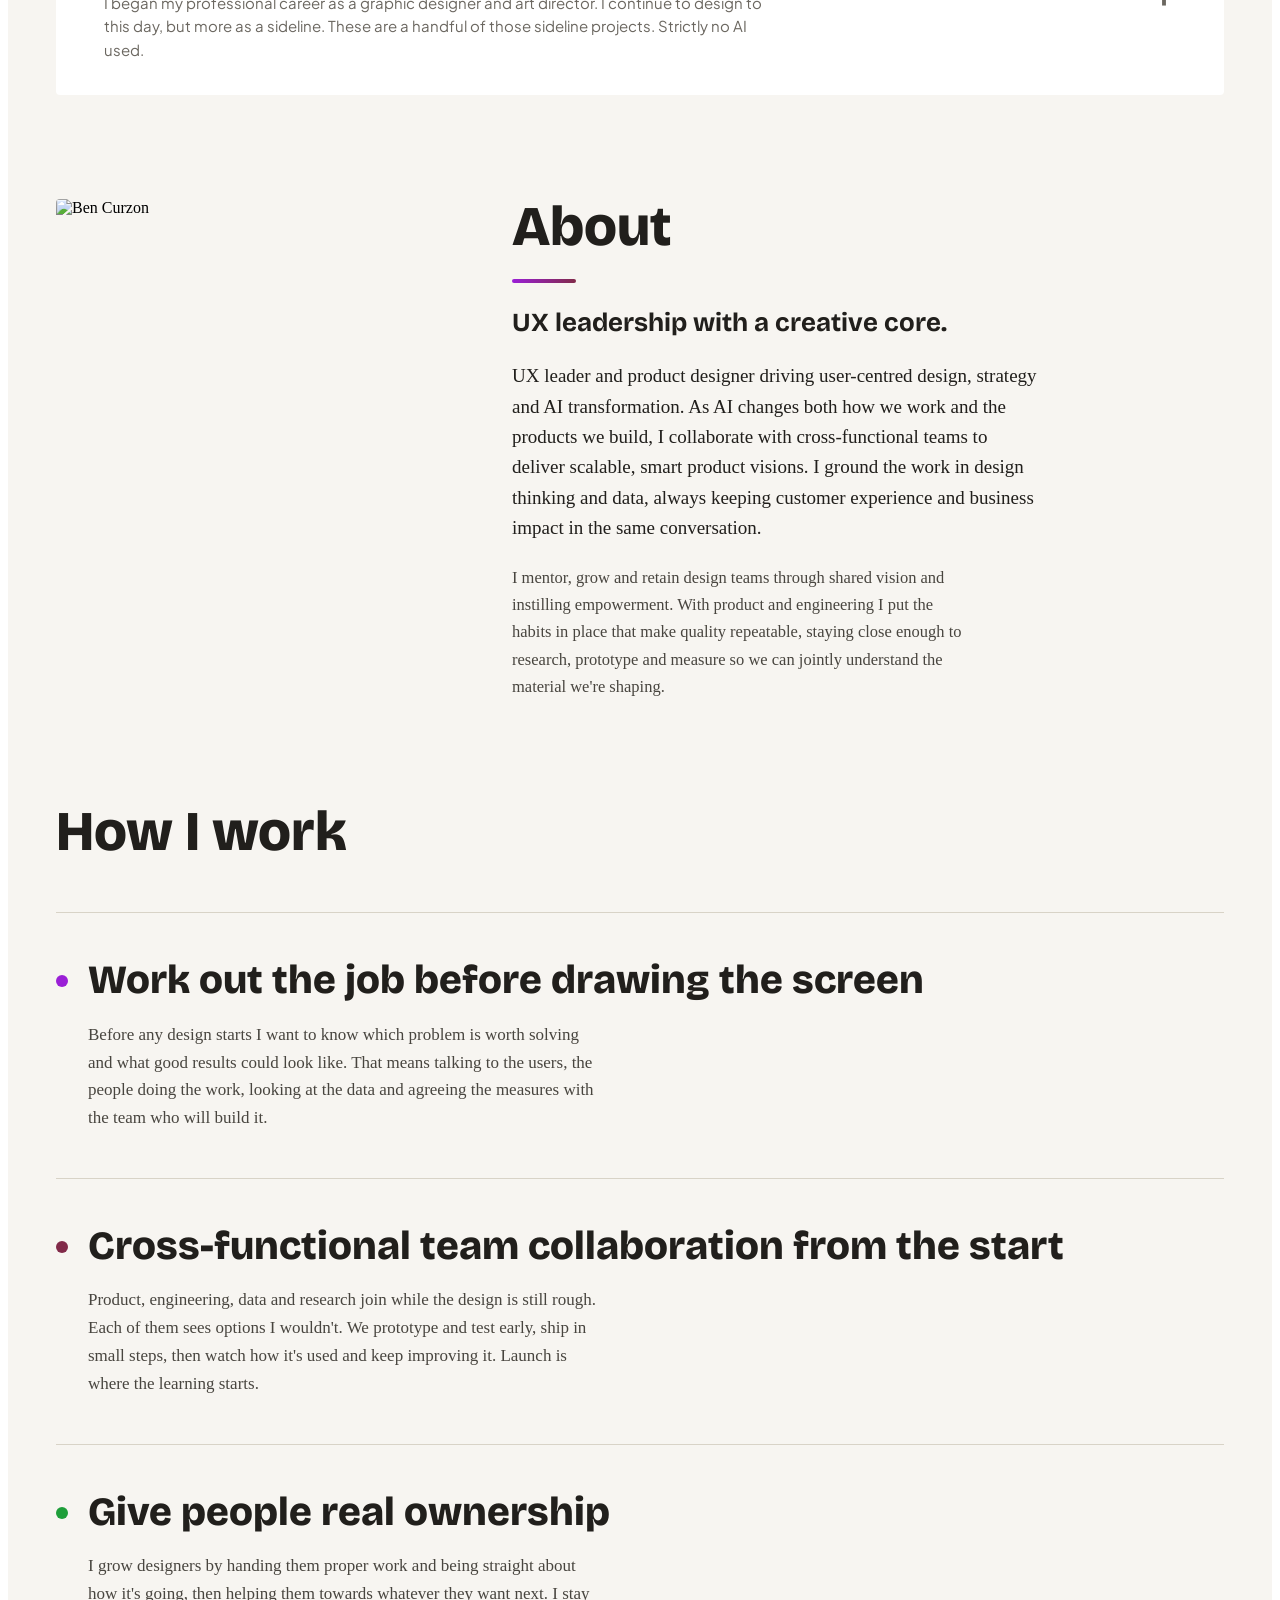
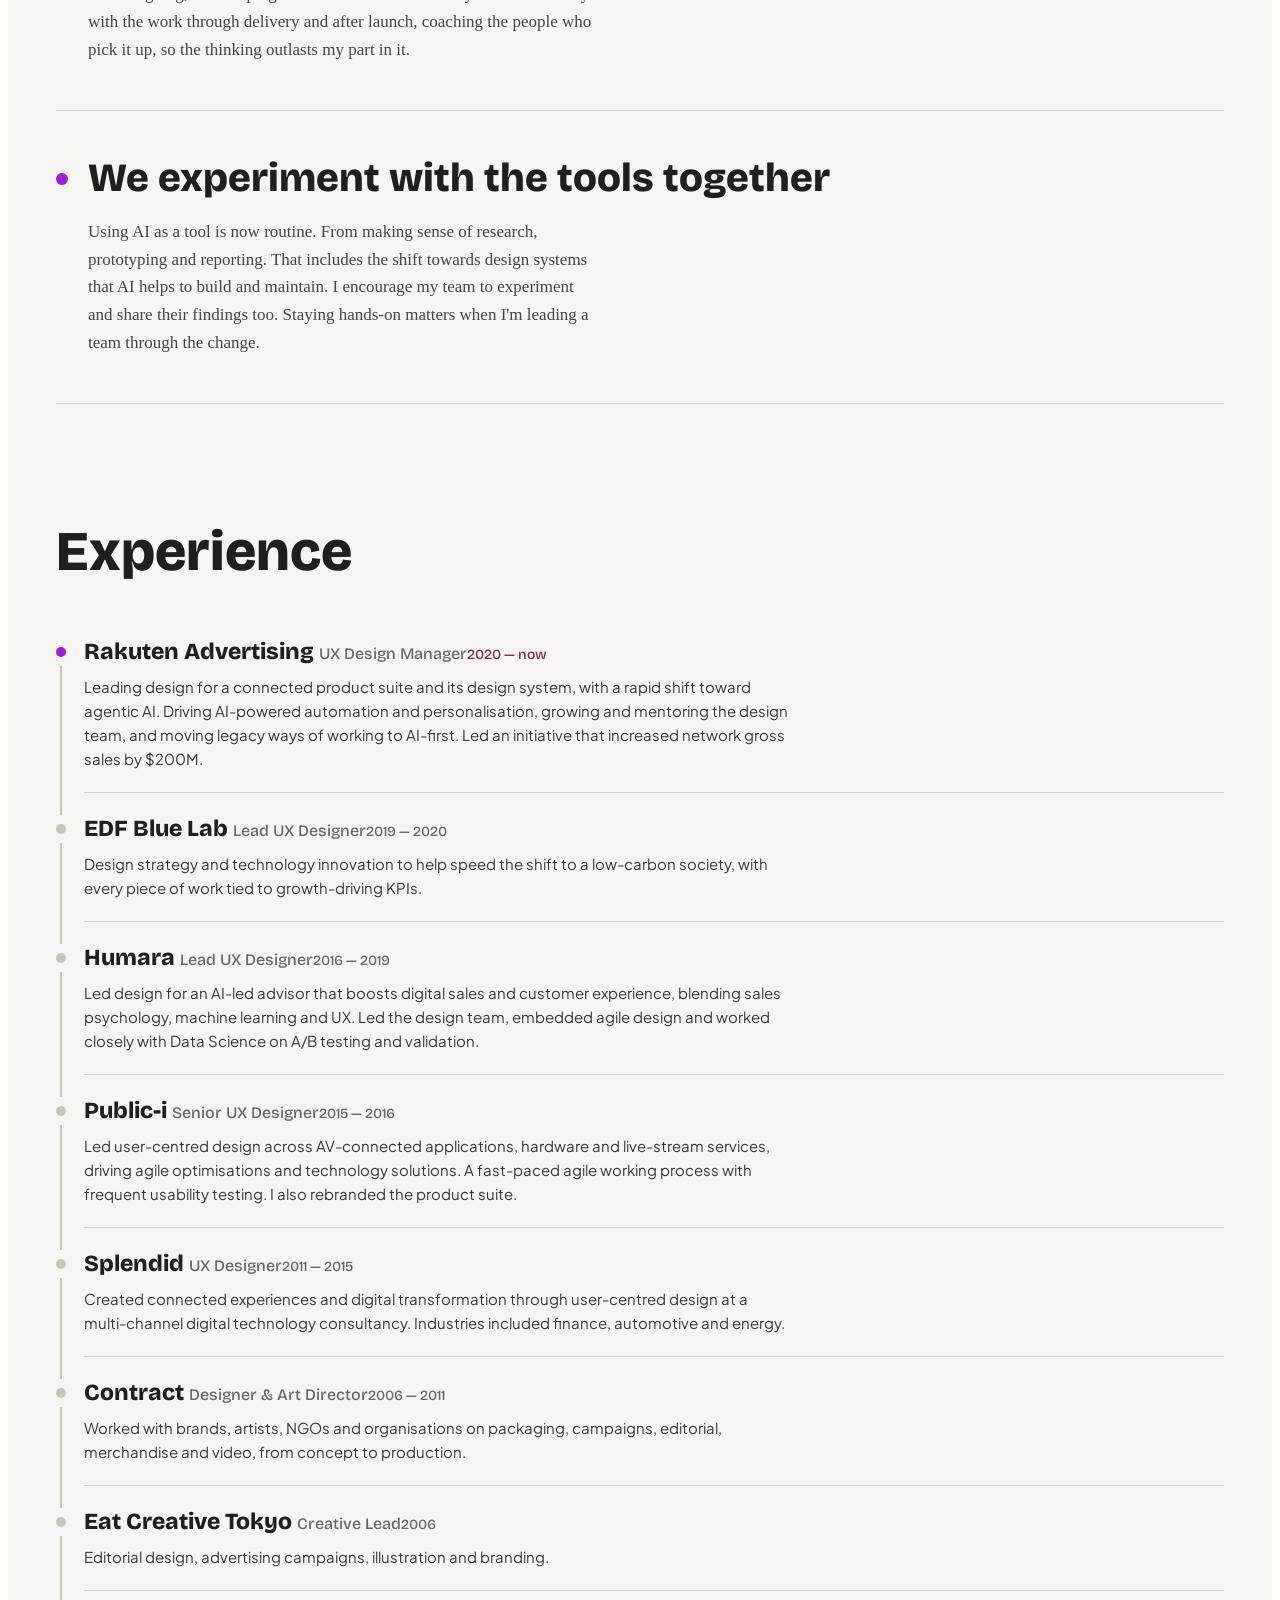
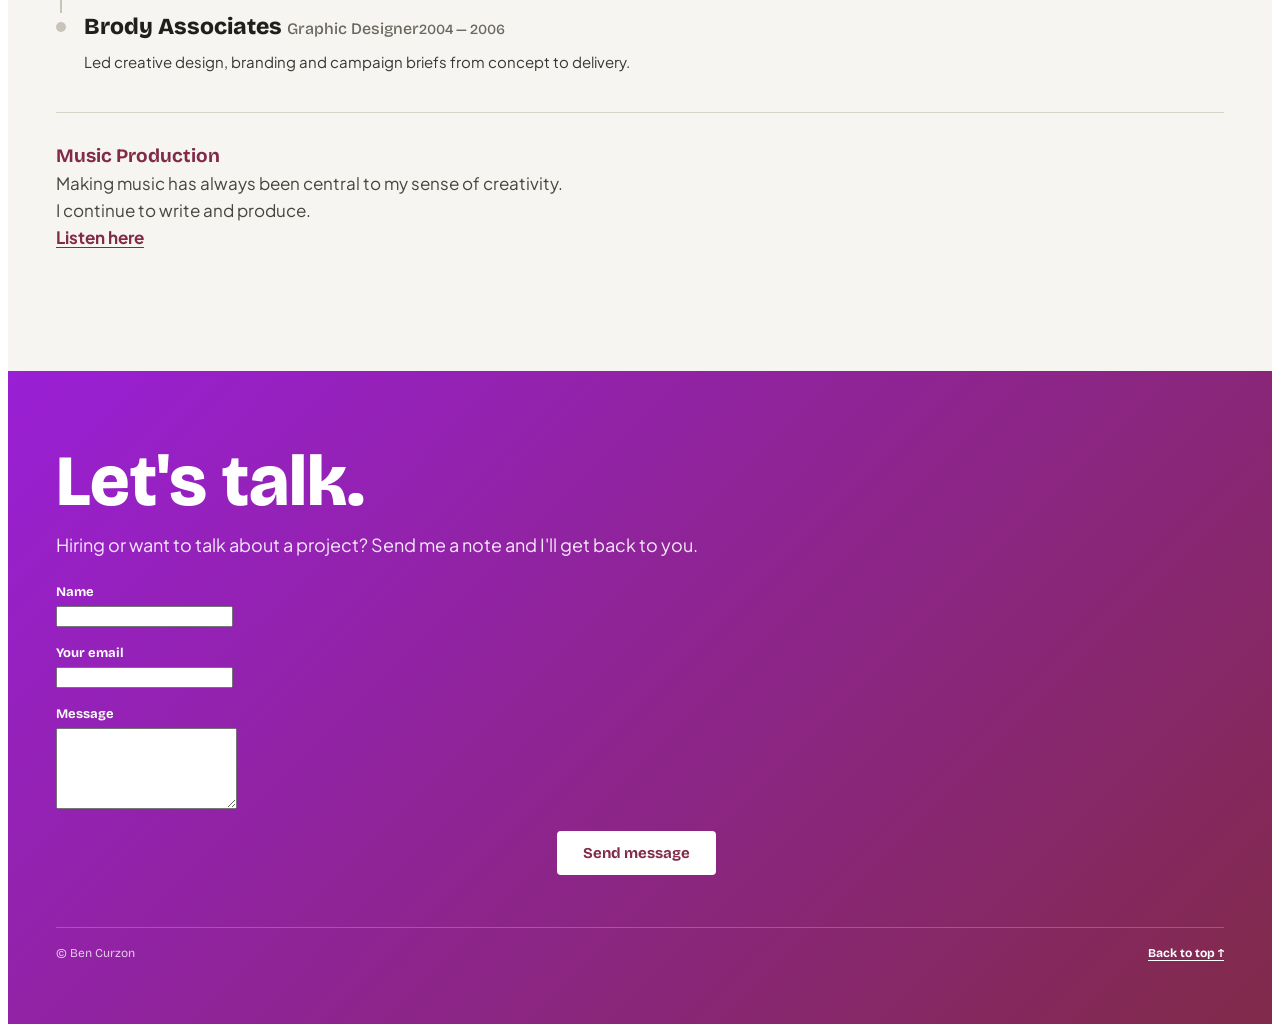
==== commit 2c6bcbc0: "Reword Mirai framing, trim Melodia MIDI line, align Creators team line Co-Authored-By: Claude Sonnet" ====
--- a/public/index.html
+++ b/public/index.html
@@ -73,7 +73,7 @@
             <div style="padding:32px 0; border-top:1px solid #E7E3DA;">
               <div class="cs-row" style="display:grid; grid-template-columns:minmax(0,0.92fr) minmax(0,1.08fr); gap:52px;">
                 <div style="font-family:'Bricolage Grotesque',sans-serif; font-weight:700; font-size:13px; line-height:1.4; color:#9A1FD6;">Problem framing</div>
-                <p style="font-family:'Plus Jakarta Sans', system-ui, sans-serif; font-size:16px; line-height:1.62; color:#3A3732; margin:0; max-width:56ch;">Disjointed SaaS dashboards built around static, form-based tasks and disparate data. The real work wasn't a chatbot — it was rethinking the tasks themselves.</p>
+                <p style="font-family:'Plus Jakarta Sans', system-ui, sans-serif; font-size:16px; line-height:1.62; color:#3A3732; margin:0; max-width:56ch;">Disjointed SaaS dashboards built around static, form-based tasks and disparate data. The real work wasn't in creating a chatbot, it was rethinking the tasks themselves.</p>
               </div>
             </div>
             <div style="padding:32px 0; border-top:1px solid #E7E3DA;">
@@ -202,7 +202,7 @@
             <h3 style="font-family:'Bricolage Grotesque',sans-serif; font-weight:800; font-size:clamp(24px,3vw,34px); line-height:1.05; margin:12px 0 0; color:#211F1C; max-width:24ch;"><button type="button" class="acc-btn" aria-expanded="false" aria-controls="cs-body-2">Mobile optimisation and onboarding for Creators</button></h3>
             <div style="margin-top:16px; font-family:'Bricolage Grotesque',sans-serif; font-size:13.5px; line-height:1.35; color:#48453F;">
               <div><span style="font-weight:700; color:#211F1C;">Client</span> &nbsp;Rakuten Advertising</div>
-              <div><span style="font-weight:700; color:#211F1C;">Team</span> &nbsp;UX Design, Product, Engineering, Research</div>
+              <div><span style="font-weight:700; color:#211F1C;">Team</span> &nbsp;UX Design, Product Management, Engineering, Research</div>
               <div><span style="font-weight:700; color:#211F1C;">Themes</span> &nbsp;Mobile optimisation, Onboarding, Activation</div>
             </div>
             <p style="font-family:'Plus Jakarta Sans', system-ui, sans-serif; font-size:16px; line-height:1.62; color:#3A3732; margin:18px 0 0; max-width:52ch;">A rapidly scaling Creator use case had inherited a desktop-first dashboard. Small-viewport usage was growing faster than the product adapted, so onboarding was rebuilt around it.</p>
@@ -415,7 +415,7 @@
               <div class="cs-row" style="display:grid; grid-template-columns:minmax(0,0.92fr) minmax(0,1.08fr); gap:52px;">
                 <div style="font-family:'Bricolage Grotesque',sans-serif; font-weight:700; font-size:13px; line-height:1.4; color:#812A49;">How it's built</div>
                 <div>
-                  <p style="font-family:'Plus Jakarta Sans', system-ui, sans-serif; font-size:16px; line-height:1.62; color:#3A3732; margin:0; max-width:56ch;">MVP hardcoded against real music-theory rules plus a pool of reference motifs. The output is purely MIDI data to use alongside the musician's own sound sources; no audio is generated, by AI or otherwise. Works fully offline, no server dependencies, fully responsive.</p>
+                  <p style="font-family:'Plus Jakarta Sans', system-ui, sans-serif; font-size:16px; line-height:1.62; color:#3A3732; margin:0; max-width:56ch;">MVP hardcoded against real music-theory rules plus a pool of reference motifs. Works fully offline, no server dependencies, fully responsive.</p>
                   <p style="font-family:'Plus Jakarta Sans', system-ui, sans-serif; font-size:16px; line-height:1.62; color:#3A3732; margin:12px 0 0; max-width:56ch;"><strong style="font-weight:700; color:#211F1C;">Strictly not AI sound generation.</strong> Melodia produces MIDI data only, which people take away and play through their own sound sources. That distinction was a deliberate stance on AI-generated music. It is fully responsive, so it works across all devices.</p>
                   <p style="font-family:'Plus Jakarta Sans', system-ui, sans-serif; font-size:16px; line-height:1.62; color:#3A3732; margin:12px 0 0; max-width:56ch;">Stack: React, TypeScript, Vite, Tailwind, Tone.js.</p>
                   <p style="font-family:'Plus Jakarta Sans', system-ui, sans-serif; font-size:16px; line-height:1.62; color:#3A3732; margin:0; max-width:56ch;">Roadmap: Continuous training, payment gateway, affiliate links to sound sources.</p>
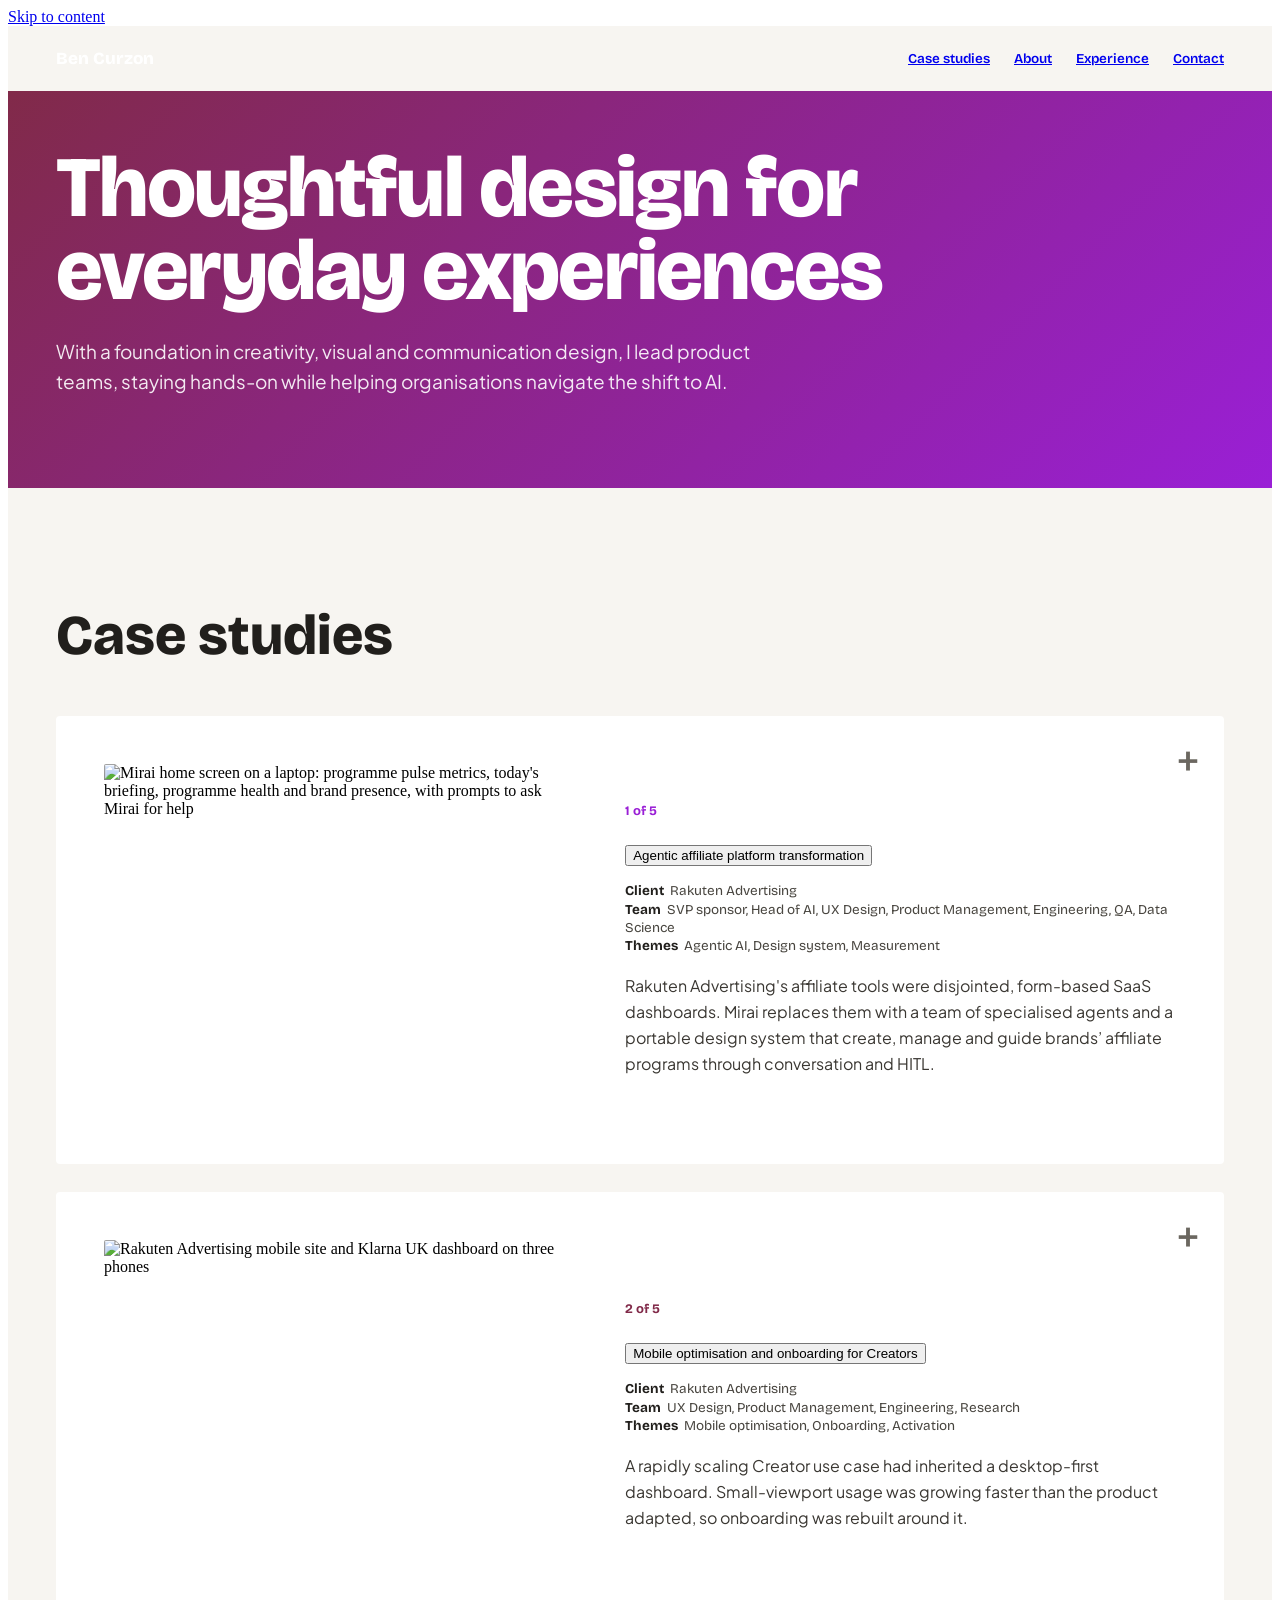
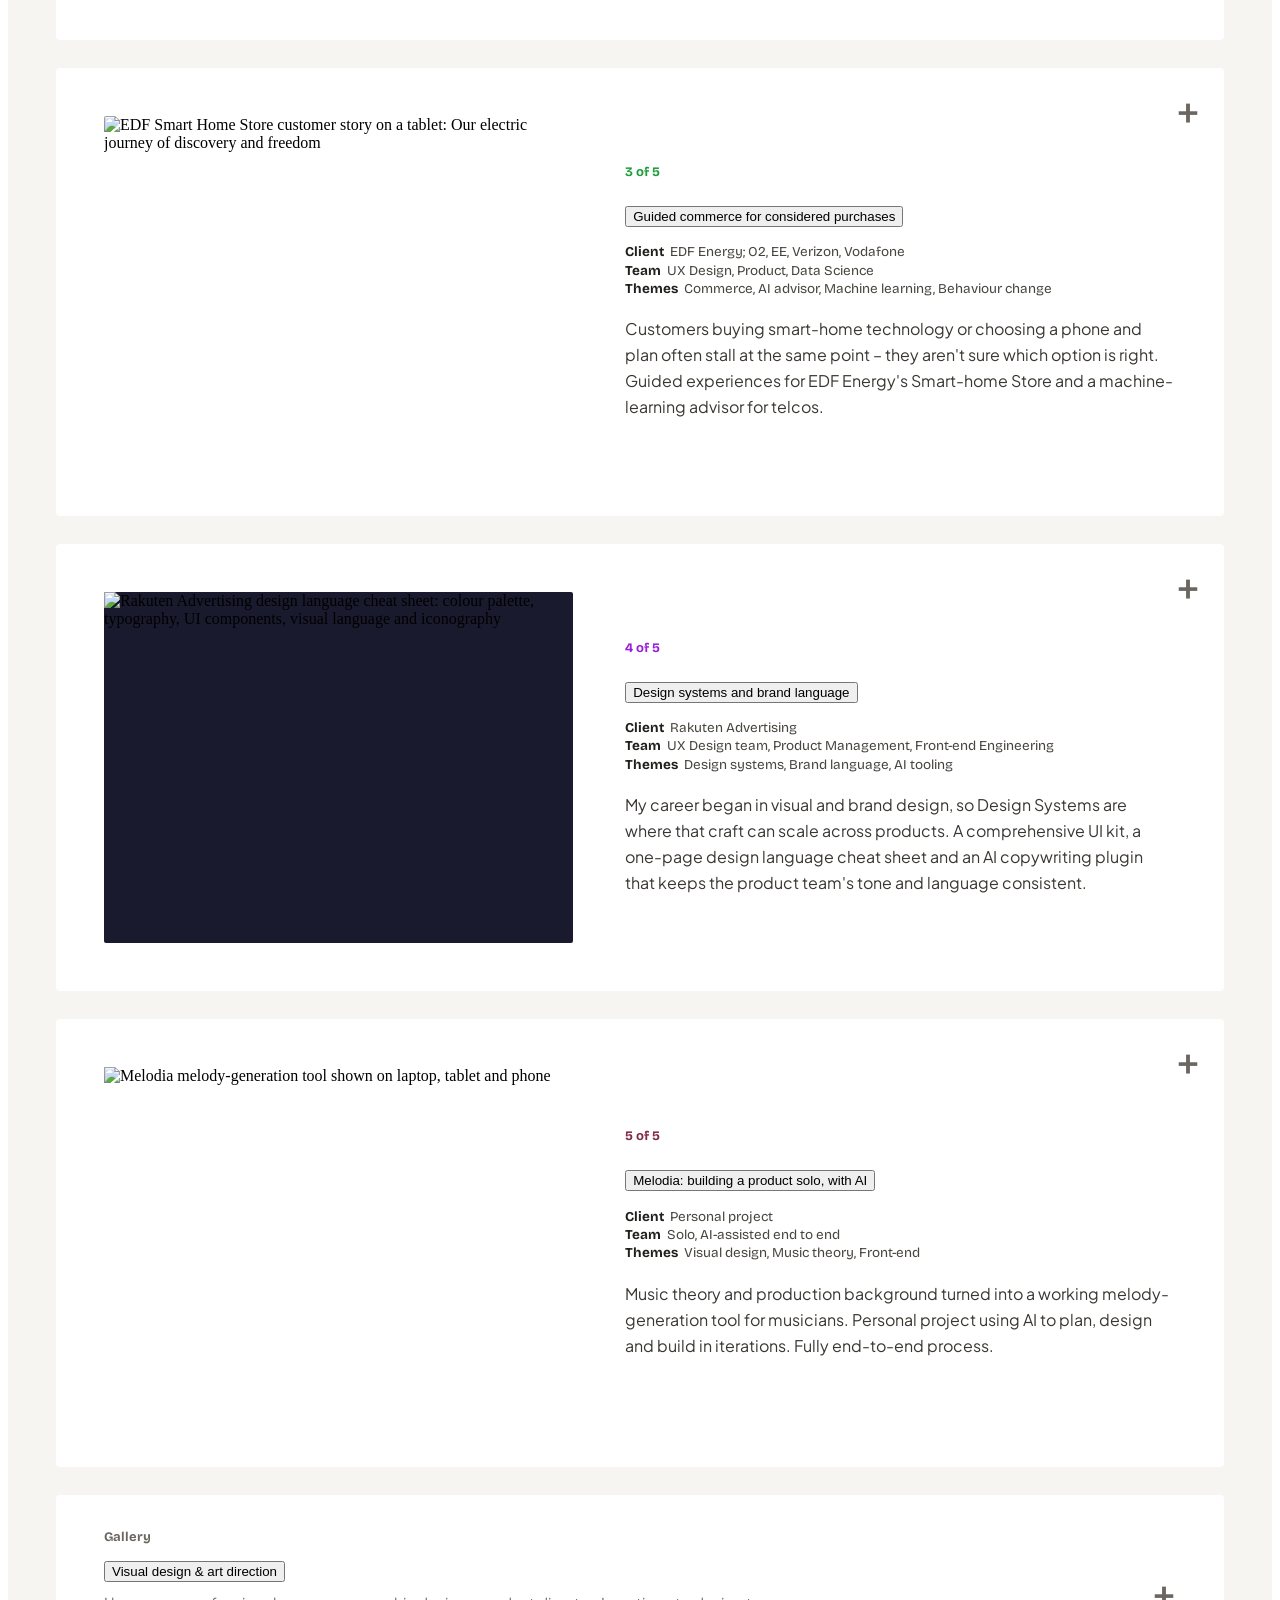
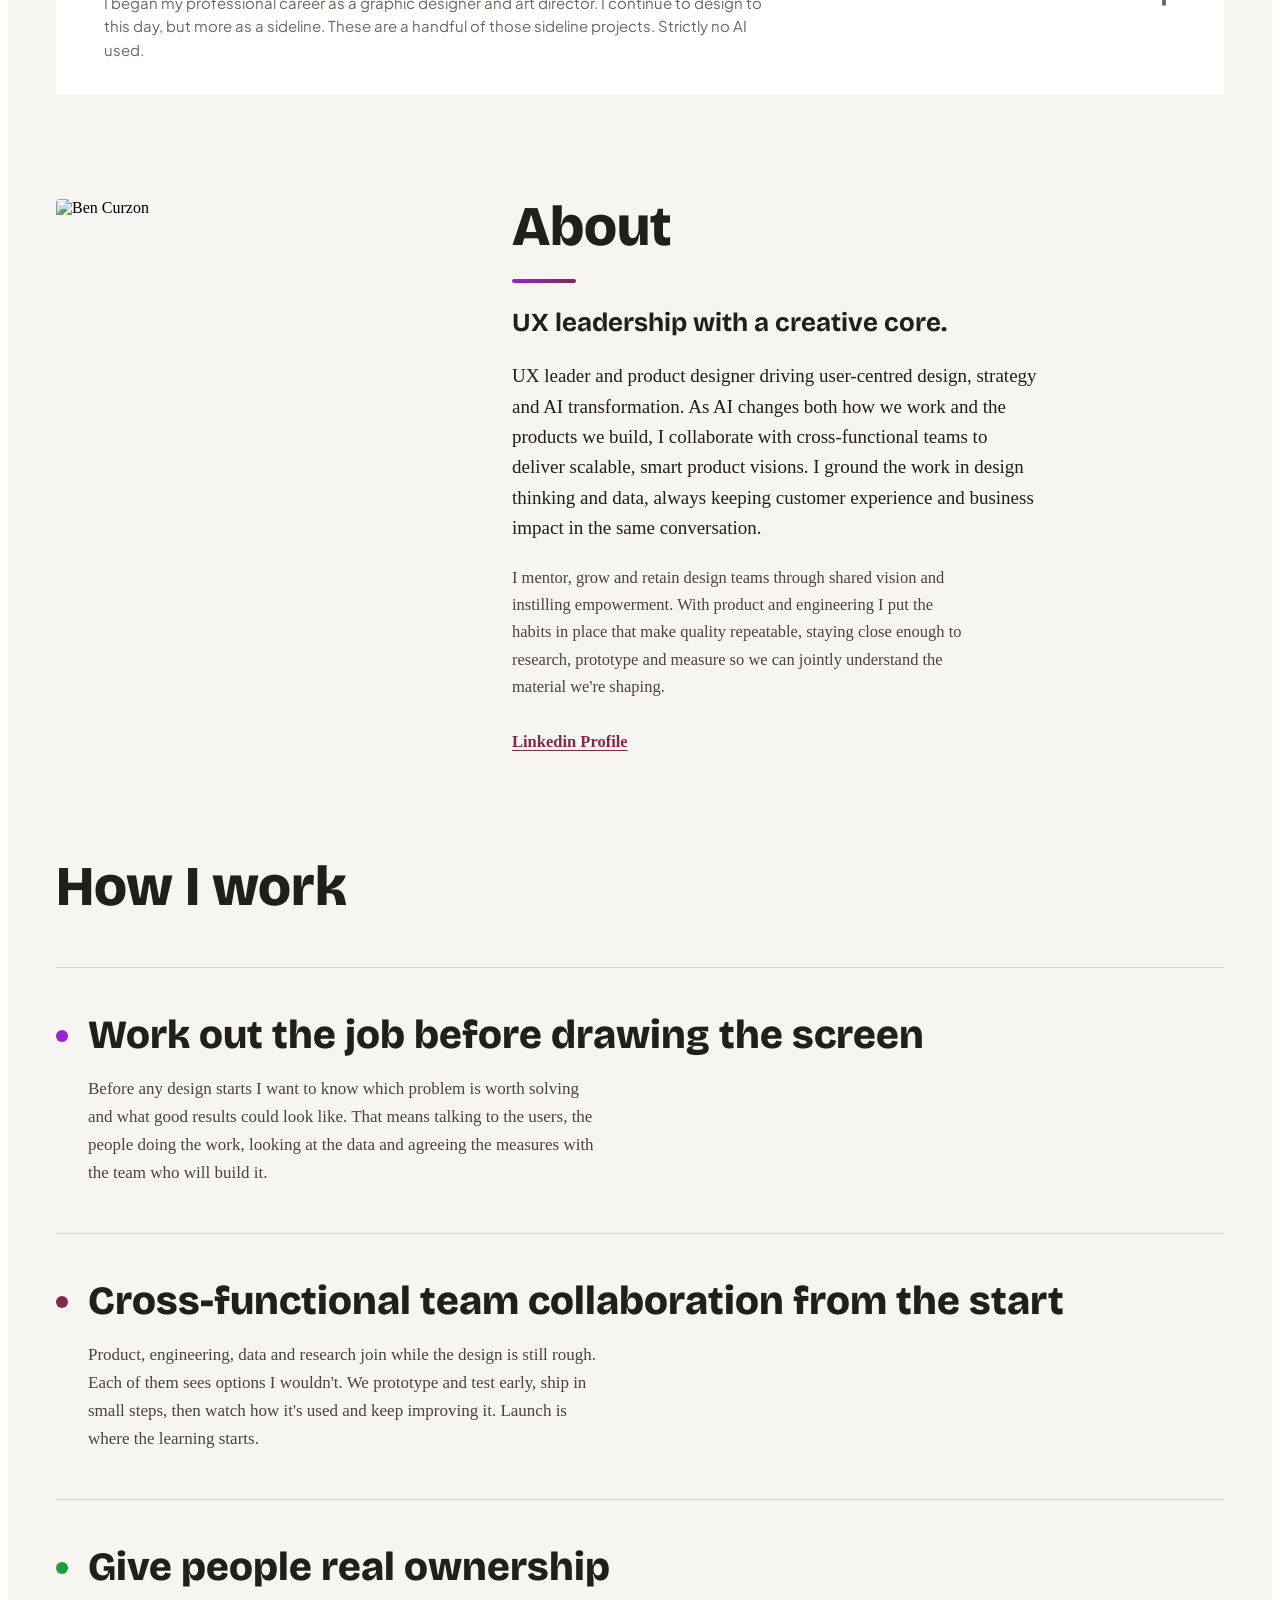
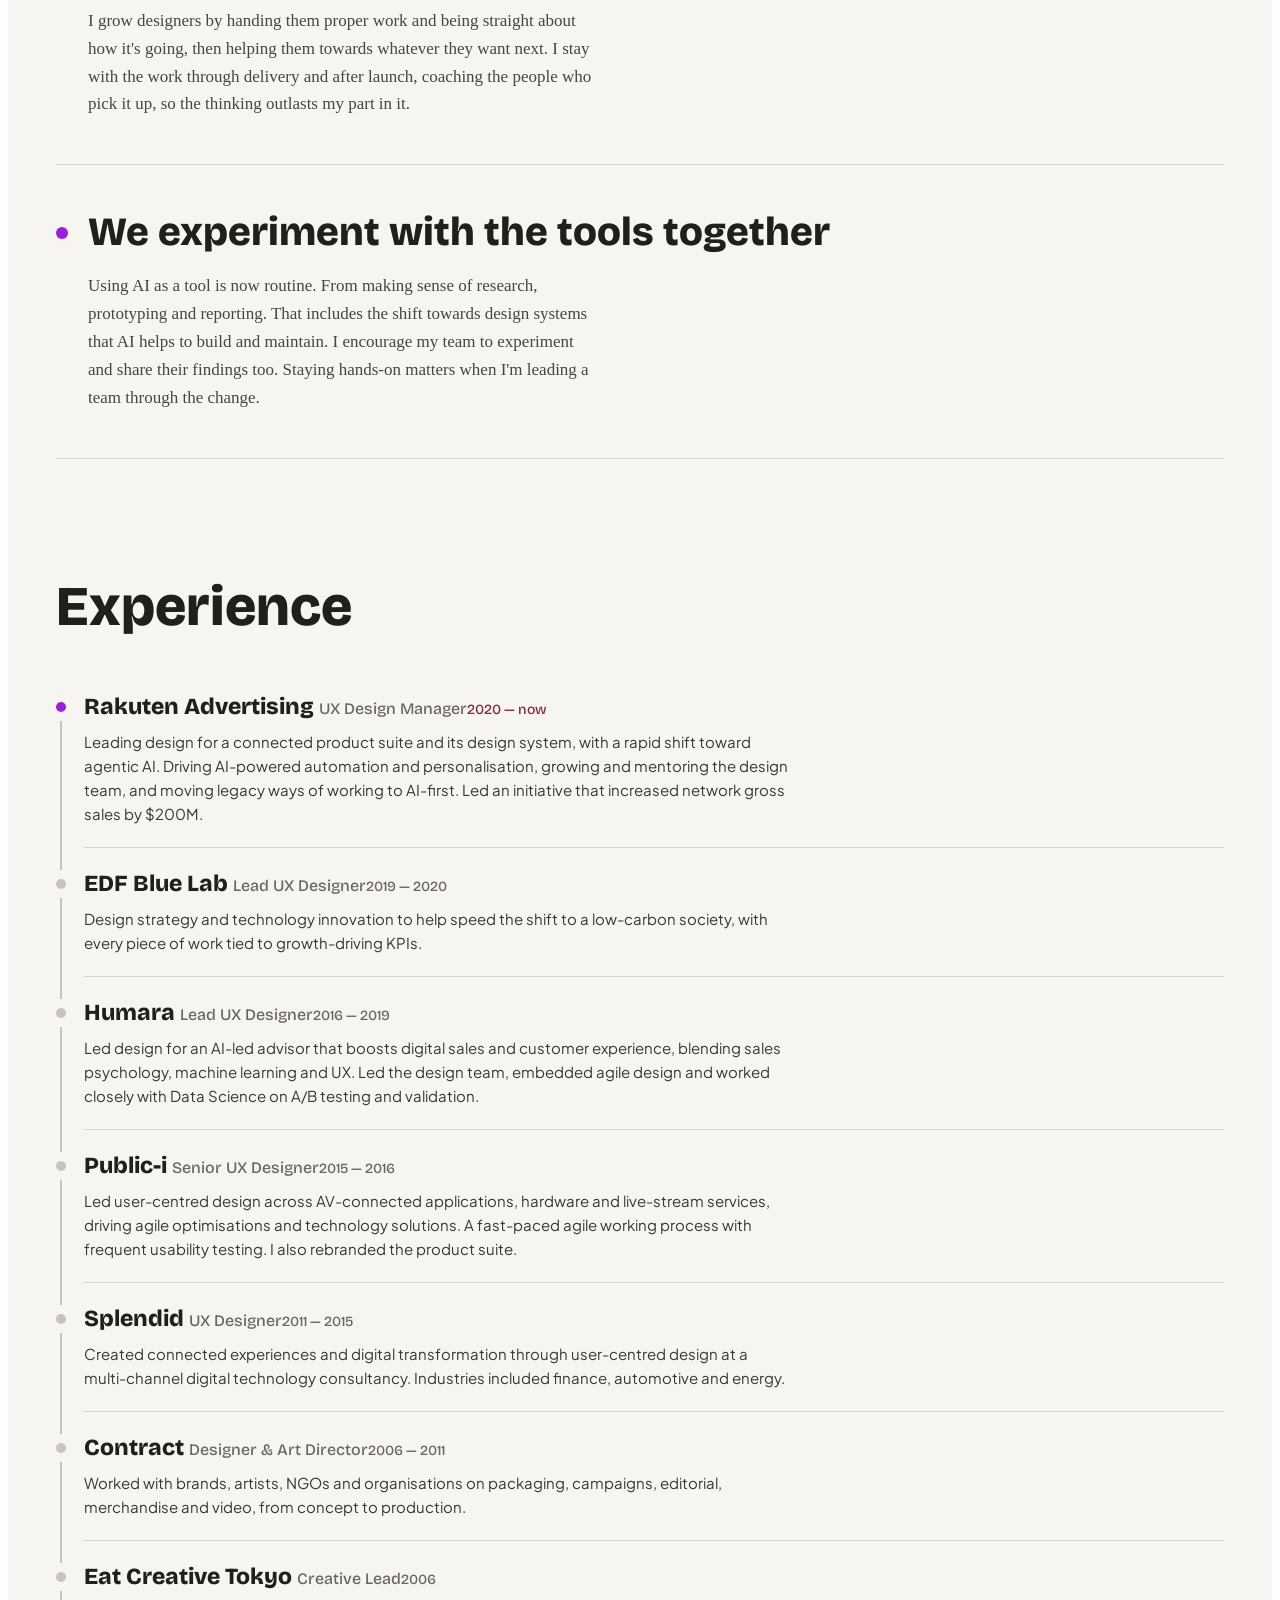
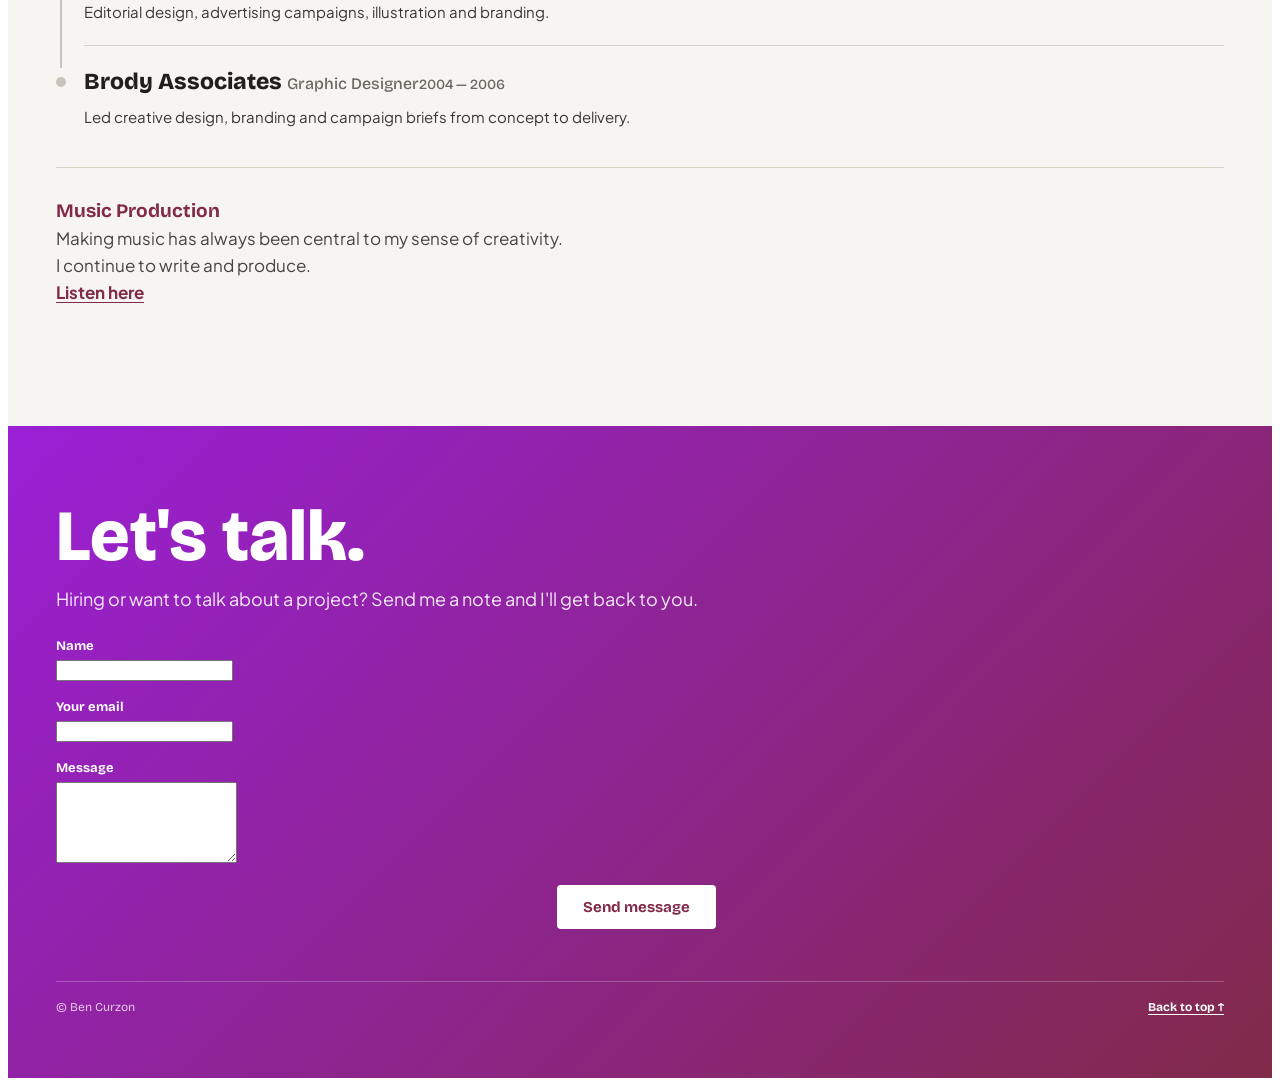
==== commit 6aed2e05: "Add Melodia live and Instagram links, LinkedIn link in About Co-Authored-By: Claude Sonnet 5.5 <nore" ====
--- a/public/index.html
+++ b/public/index.html
@@ -73,7 +73,7 @@
             <div style="padding:32px 0; border-top:1px solid #E7E3DA;">
               <div class="cs-row" style="display:grid; grid-template-columns:minmax(0,0.92fr) minmax(0,1.08fr); gap:52px;">
                 <div style="font-family:'Bricolage Grotesque',sans-serif; font-weight:700; font-size:13px; line-height:1.4; color:#9A1FD6;">Problem framing</div>
-                <p style="font-family:'Plus Jakarta Sans', system-ui, sans-serif; font-size:16px; line-height:1.62; color:#3A3732; margin:0; max-width:56ch;">Disjointed SaaS dashboards built around static, form-based tasks and disparate data. The real work wasn't in creating a chatbot, it was rethinking the tasks themselves.</p>
+                <p style="font-family:'Plus Jakarta Sans', system-ui, sans-serif; font-size:16px; line-height:1.62; color:#3A3732; margin:0; max-width:56ch;">Disjointed SaaS dashboards built around static, form-based tasks and disparate data. The real work wasn't in creating a chatbot, it was rethinking the tasks themselves, using AI innovations to stay ahead of the industry.</p>
               </div>
             </div>
             <div style="padding:32px 0; border-top:1px solid #E7E3DA;">
@@ -429,6 +429,11 @@
                   <img data-zoom="25" role="button" tabindex="0" aria-haspopup="dialog" src="/images/melodia-counter-melody-voice.webp" width="1728" height="1117" loading="lazy" decoding="async" alt="Melodia — counter-melody voice" style="cursor:zoom-in; width:100%; height:auto; display:block; border-radius:2px; border:1px solid #E7E3DA;">
                 </div>
               </div>
+              <div style="margin-top:40px; padding-top:36px; border-top:1px solid #E7E3DA;">
+                <div style="font-family:'Bricolage Grotesque',sans-serif; font-weight:700; font-size:13px; line-height:1.4; color:#812A49;">See it live</div>
+                <a href="https://www.melodiamusic.xyz" target="_blank" rel="noopener noreferrer" style="display:inline-block; margin-top:10px; font-family:'Bricolage Grotesque',sans-serif; font-weight:800; font-size:clamp(30px,5vw,56px); line-height:1.05; color:#211F1C; text-decoration:underline; text-decoration-thickness:4px; text-underline-offset:8px; text-decoration-color:#9A1FD6; word-break:break-word;">www.melodiamusic.xyz&nbsp;&#8599;</a>
+                <div style="margin-top:22px;"><a href="https://www.instagram.com/melodiamusic.xyz" target="_blank" rel="noopener noreferrer" style="display:inline-block; font-family:'Bricolage Grotesque',sans-serif; font-weight:800; font-size:clamp(20px,2.6vw,28px); line-height:1.2; color:#211F1C; text-decoration:underline; text-decoration-thickness:3px; text-underline-offset:6px; text-decoration-color:#812A49;">Follow on Instagram&nbsp;&#8599;</a></div>
+              </div>
             </div>
           </div>
         </div>
@@ -487,7 +492,7 @@
         <div style="height:4px; width:64px; border-radius:2px; background:linear-gradient(90deg,#9A1FD6,#812A49); margin-top:24px;"></div>
         <p style="font-family:'Bricolage Grotesque',sans-serif; font-weight:700; font-size:clamp(20px,2.4vw,26px); line-height:1.25; color:#211F1C; margin:24px 0 0; max-width:56ch;">UX leadership with a creative core.</p>
         <p style="font-size:19px; line-height:1.6; color:#211F1C; margin:22px 0 0; max-width:56ch;">UX leader and product designer driving user-centred design, strategy and AI transformation. As AI changes both how we work and the products we build, I collaborate with cross-functional teams to deliver scalable, smart product visions. I ground the work in design thinking and data, always keeping customer experience and business impact in the same conversation.</p>
-        <p style="font-size:16.5px; line-height:1.66; color:#48453F; margin:20px 0 0; max-width:56ch;">I mentor, grow and retain design teams through shared vision and instilling empowerment. With product and engineering I put the habits in place that make quality repeatable, staying close enough to research, prototype and measure so we can jointly understand the material we're shaping.</p>
+        <p style="font-size:16.5px; line-height:1.66; color:#48453F; margin:20px 0 0; max-width:56ch;">I mentor, grow and retain design teams through shared vision and instilling empowerment. With product and engineering I put the habits in place that make quality repeatable, staying close enough to research, prototype and measure so we can jointly understand the material we're shaping.<br><br><a href="https://www.linkedin.com/in/bencurzon/" target="_blank" rel="noopener noreferrer" style="color:#812A49; font-weight:700; text-decoration:underline; text-underline-offset:3px;">Linkedin Profile</a></p>
       </div>
     </div>
   </div>
